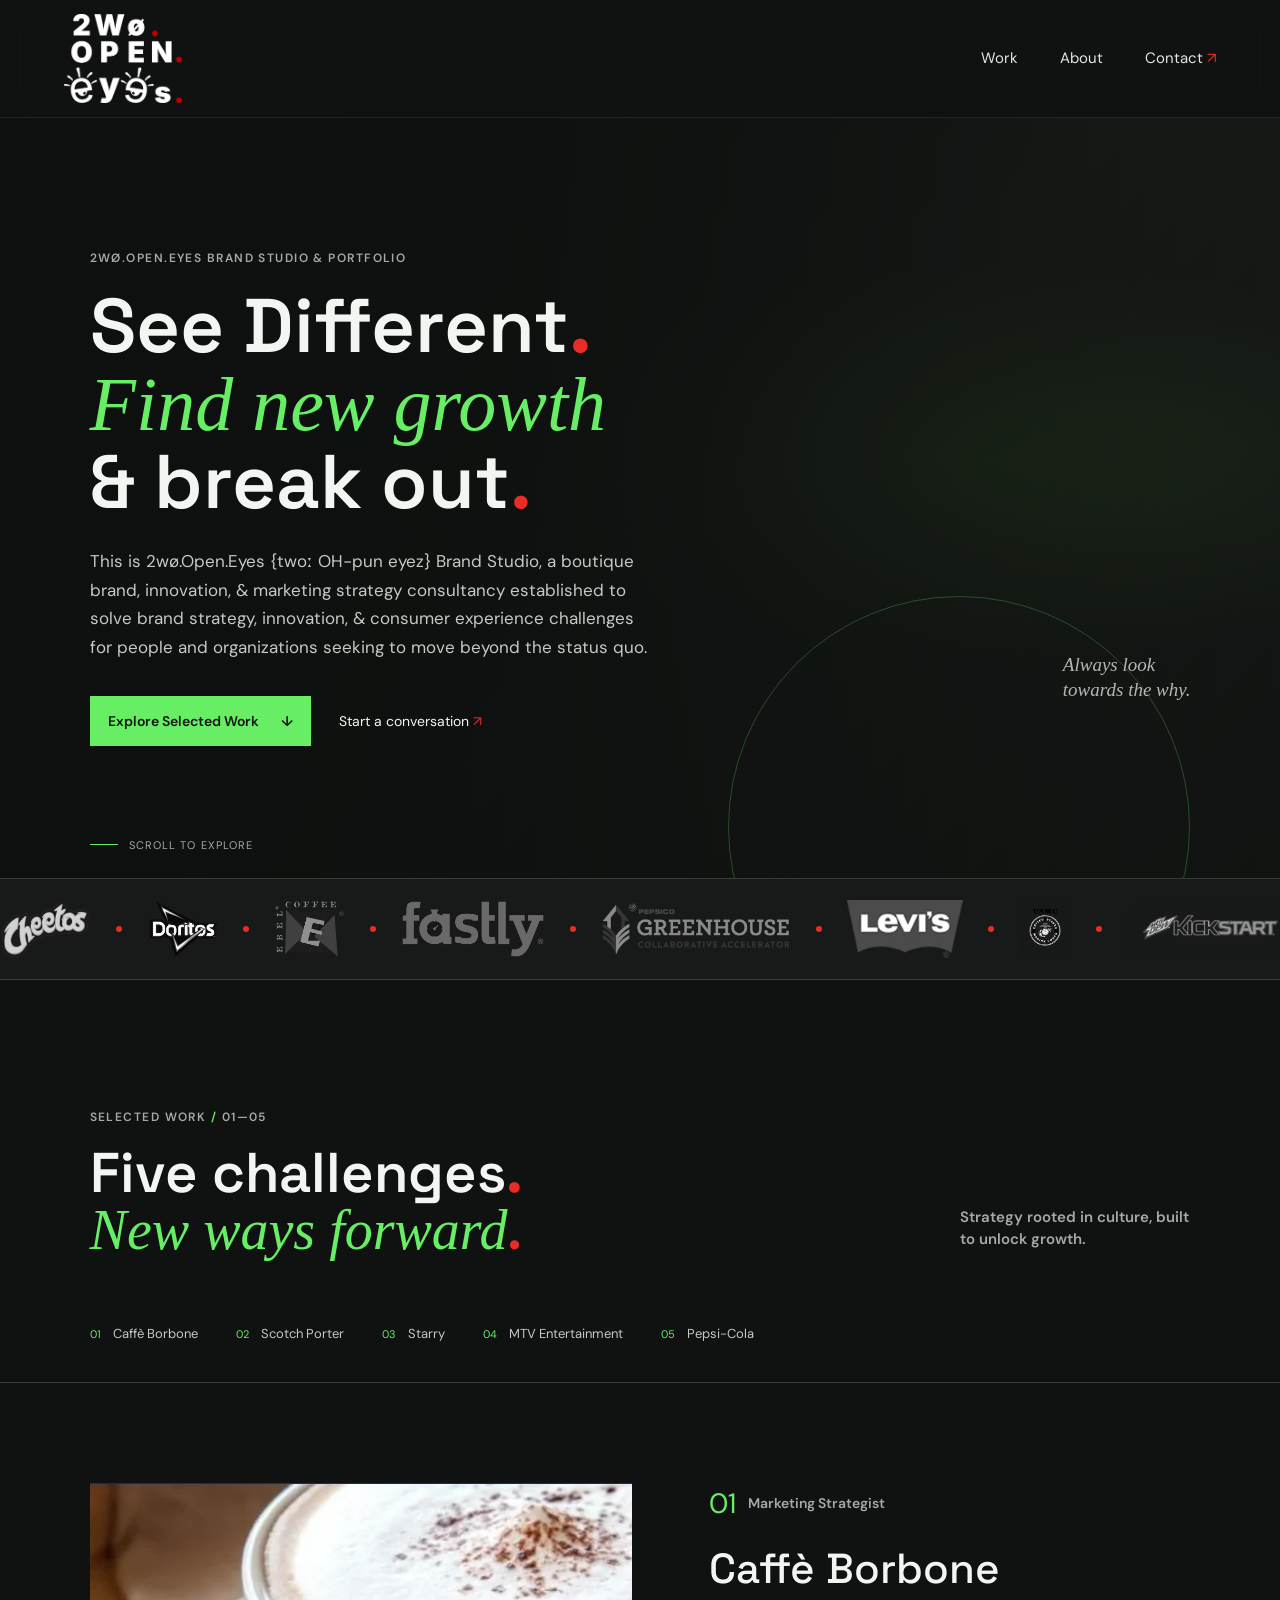
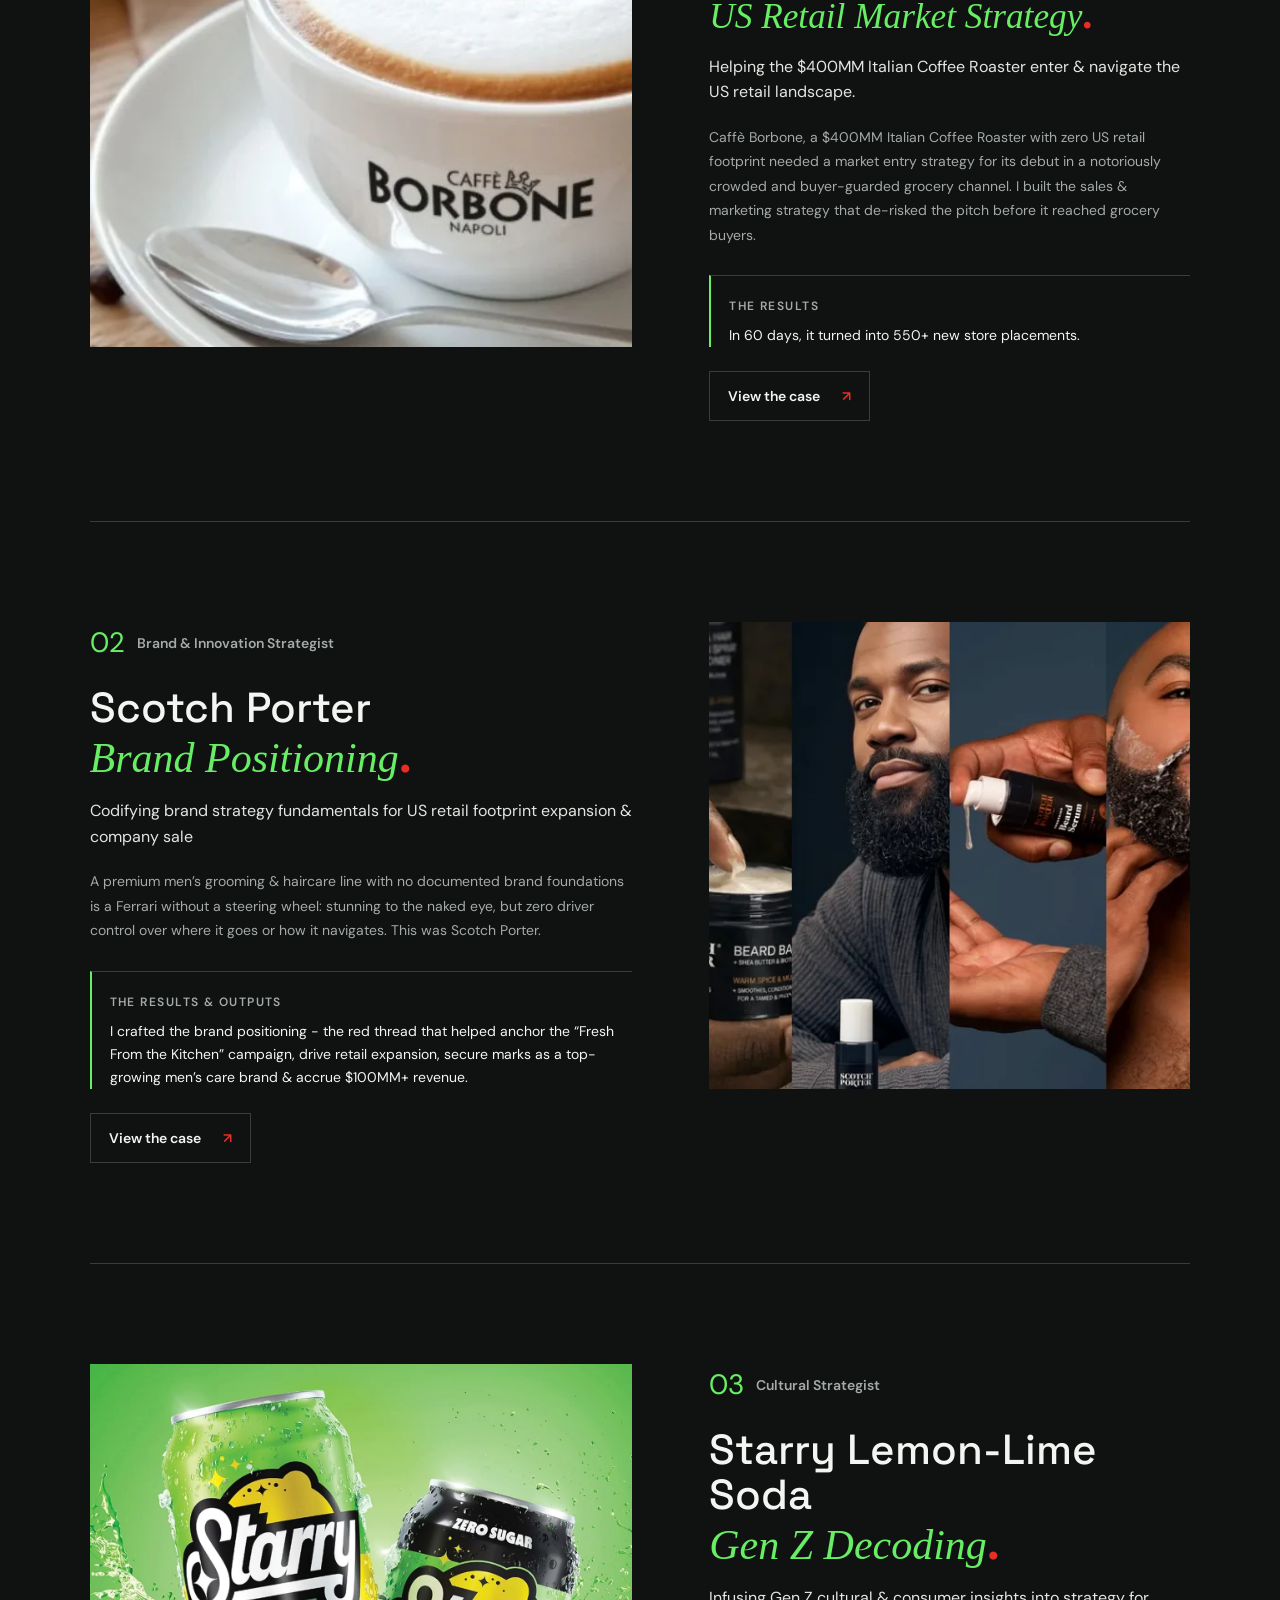
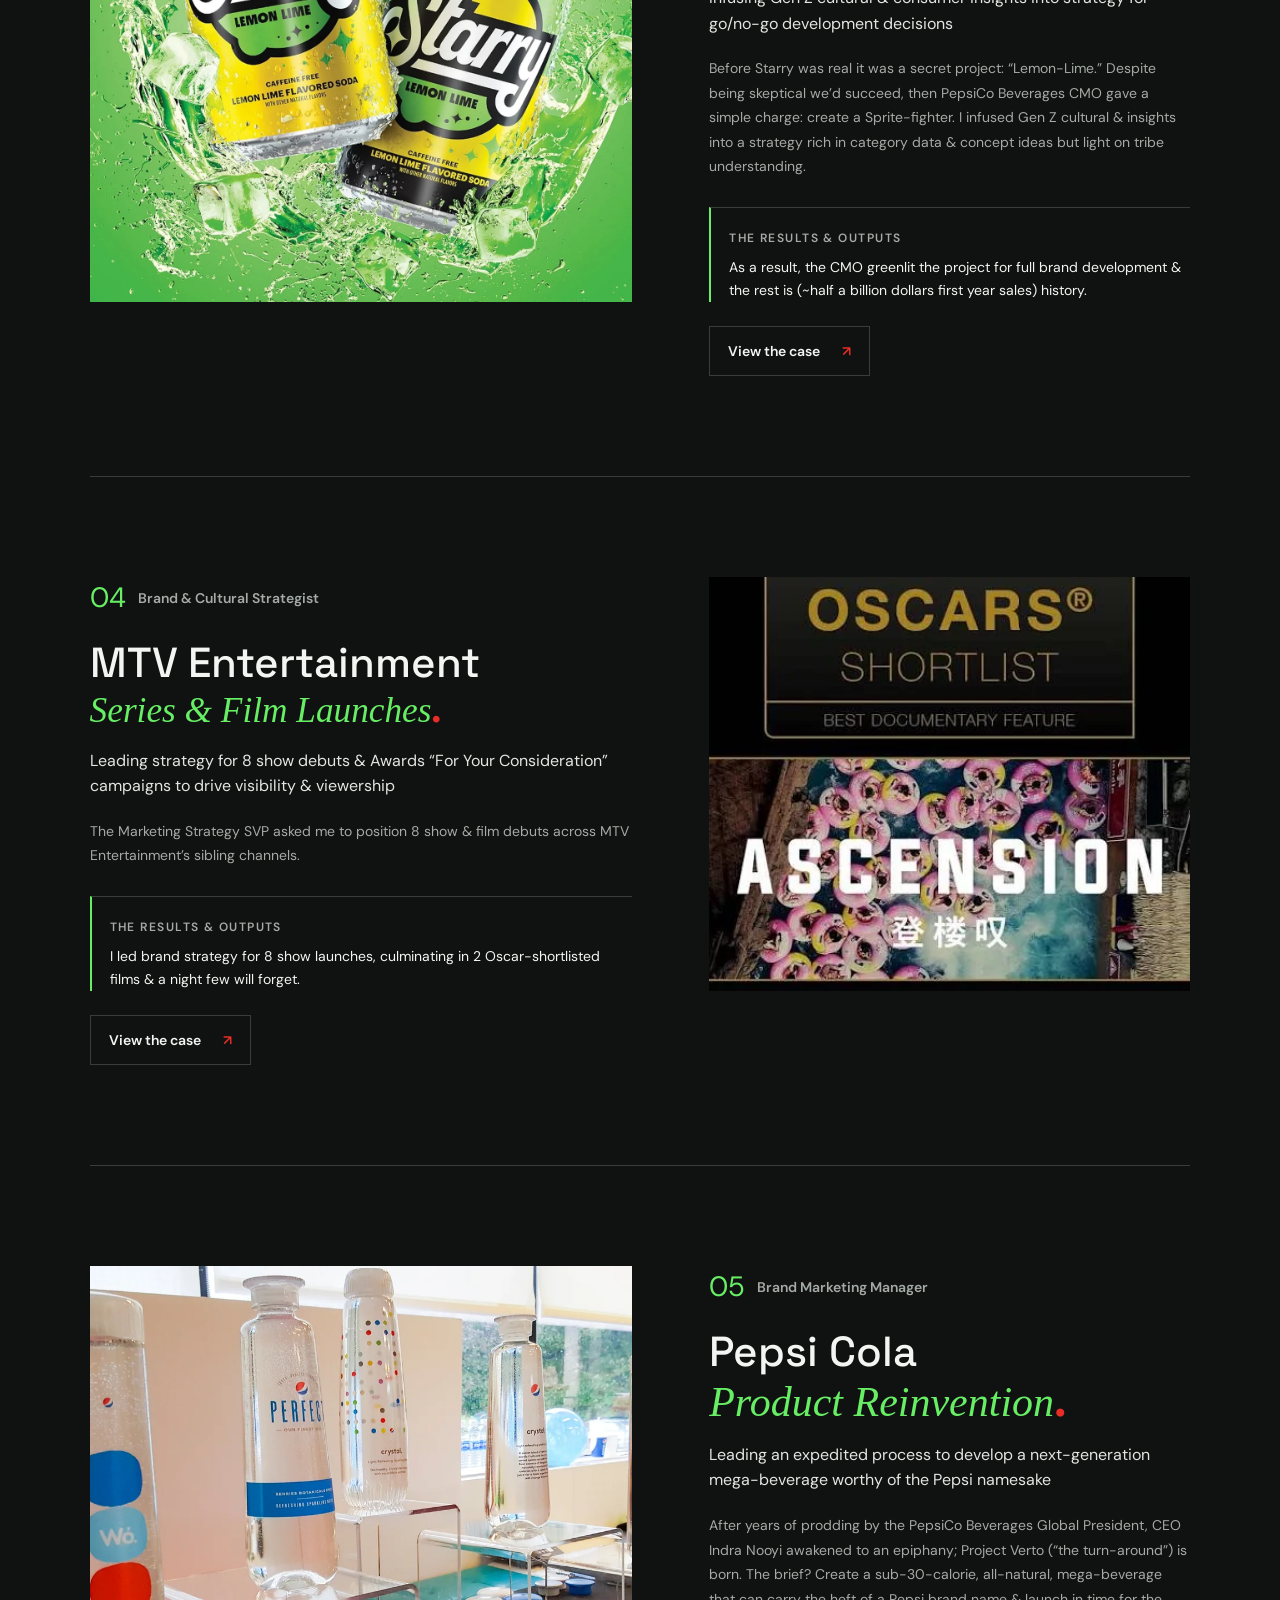
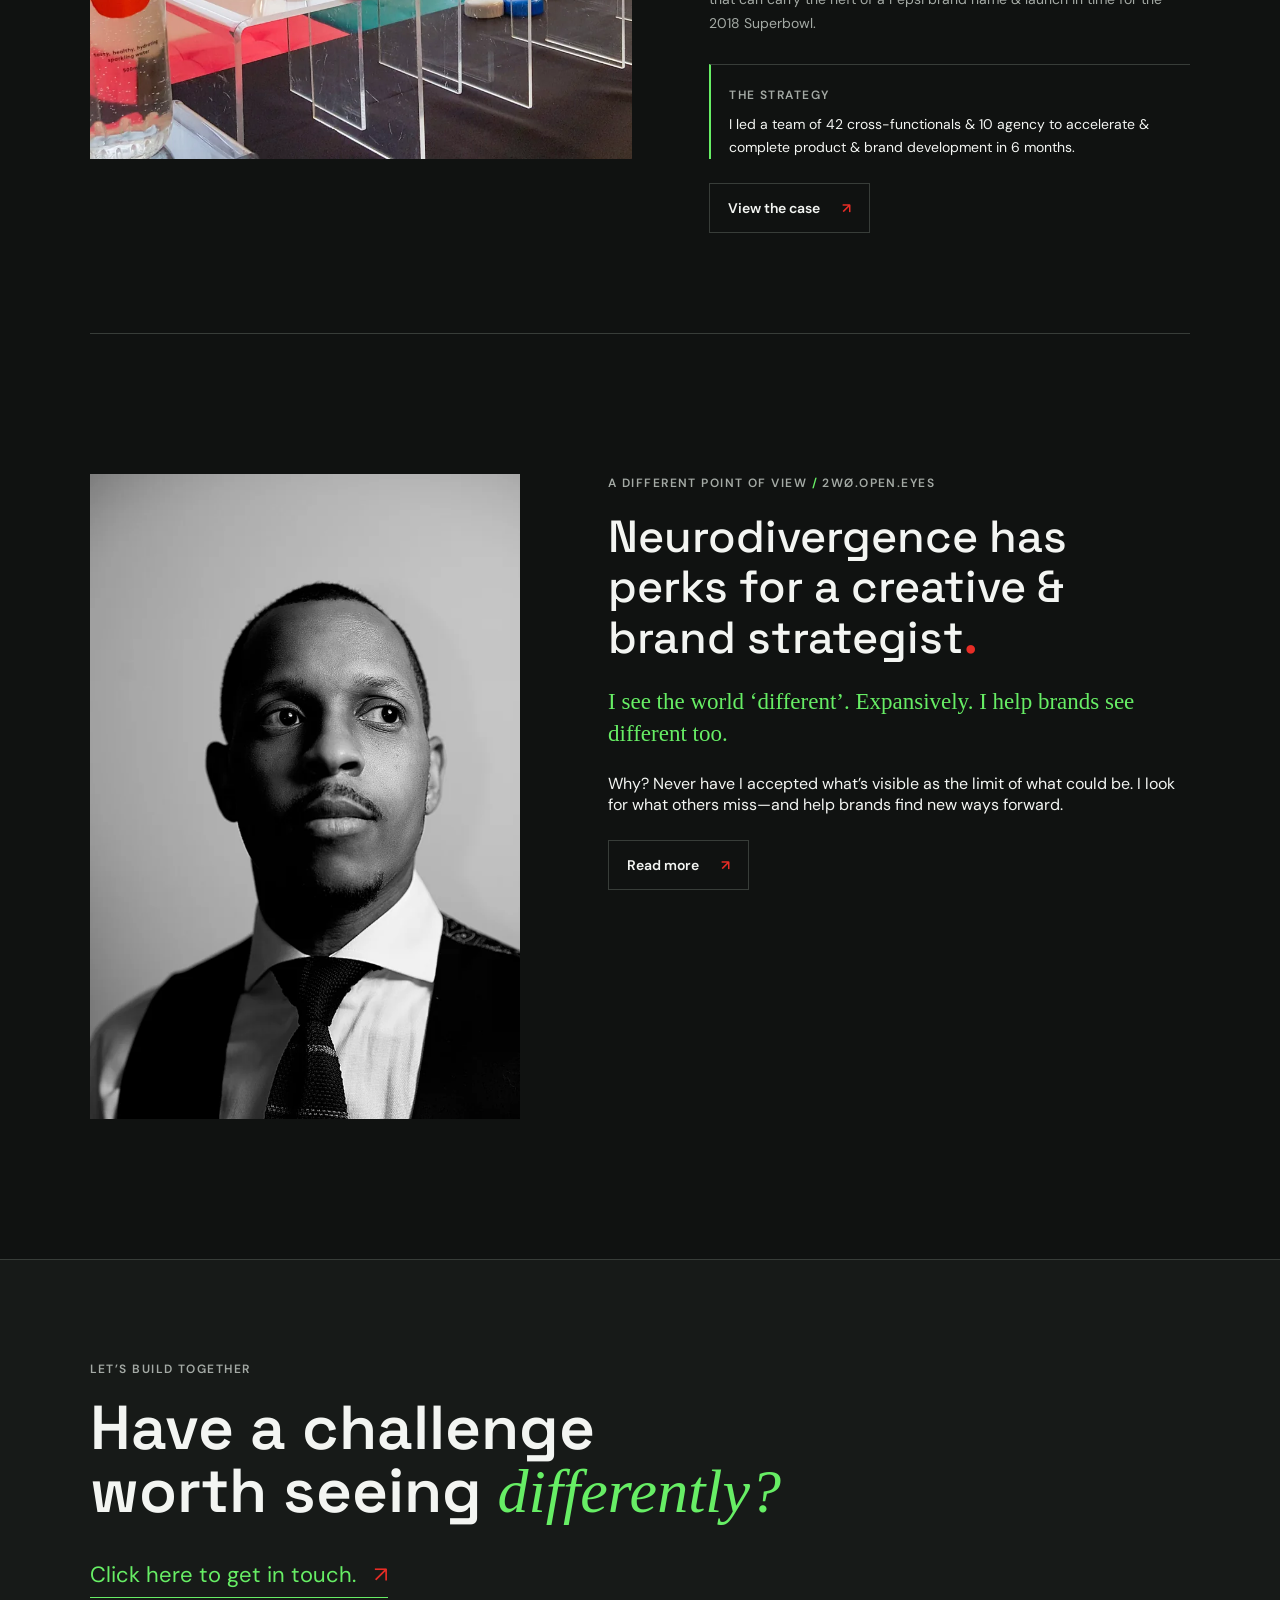
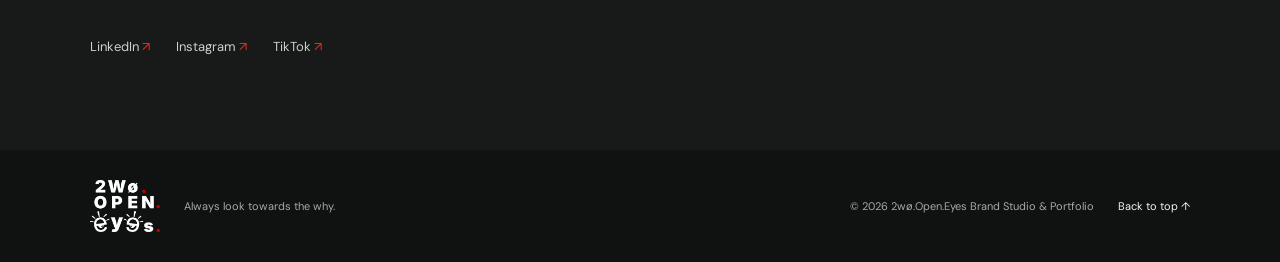
==== index.html @ f589d11f "Initial site Co-authored-by: Copilot <223556219+Copilot@users.noreply.github.com>" ====
<!doctype html>
<html lang="en">
<head>
  <meta charset="utf-8">
  <meta name="viewport" content="width=device-width, initial-scale=1">
  <meta name="theme-color" content="#101211">
  <meta name="description" content="2wø.Open.Eyes Brand Studio &amp; Portfolio. See Different. Find new growth & break out.">
  <meta property="og:title" content="2wø.Open.Eyes Brand Studio &amp; Portfolio">
  <meta property="og:description" content="See Different. Find new growth & break out.">
  <meta property="og:type" content="website">
  <meta property="og:image" content="site-assets/web/case-starry.webp">
  <meta name="robots" content="index,follow">
  <title>2wø.Open.Eyes Brand Studio &amp; Portfolio | See Different</title>
  <link rel="icon" type="image/webp" href="site-assets/web/2wo-logo.webp">
  <link rel="stylesheet" href="styles.css?v=20261102-14">
  <script src="script.js?v=20261102-14" defer></script>
</head>
<body>
  <a class="skip-link" href="#main">Skip to content</a>
  <header class="site-header">
    <a class="brand" href="#top" aria-label="2wø.Open.Eyes Brand Studio &amp; Portfolio home">
      <img src="site-assets/web/2wo-logo.webp" alt="2wø.Open.Eyes" width="520" height="391">
    </a>
    <button class="menu-toggle" type="button" aria-expanded="false" aria-controls="primary-nav" aria-label="Open menu">
      <span></span><span></span>
    </button>
    <nav class="primary-nav" id="primary-nav" aria-label="Main navigation">
      <a href="#work">Work</a>
      <a href="#about">About</a>
      <a class="nav-contact" href="#contact">Contact <span aria-hidden="true">↗</span></a>
    </nav>
  </header>

  <main id="main">
    <section class="hero" id="top" aria-labelledby="hero-title">
      <div class="hero-backdrop" aria-hidden="true"></div>
      <video class="hero-video" muted loop playsinline preload="none" aria-hidden="true" tabindex="-1" data-desktop-src="site-assets/video/hero-sizzle.mp4" data-mobile-src="site-assets/video/hero-sizzle-mobile.mp4"></video>
      <div class="hero-copy">
        <p class="eyebrow">2wø.Open.Eyes Brand Studio &amp; Portfolio</p>
        <h1 id="hero-title">See Different<b class="red-period">.</b><br><em>Find new growth</em><br>&amp; break out<span class="red-period">.</span></h1>
        <p class="hero-description">This is 2wø.Open.Eyes {twoː OH-pun eyez} Brand Studio, a boutique brand, innovation, &amp; marketing strategy consultancy established to solve brand strategy, innovation, &amp; consumer experience challenges for people and organizations seeking to move beyond the status quo.</p>
        <div class="hero-actions">
          <a class="button button-primary" href="#work">Explore selected work <span aria-hidden="true">↓</span></a>
          <a class="text-link" href="mailto:derek.daniels@twoocc.com">Start a conversation <span aria-hidden="true">↗</span></a>
        </div>
      </div>
      <div class="hero-side-note" aria-hidden="true">Always look<br>towards the why.</div>
      <a class="scroll-cue" href="#work"><span></span> Scroll to explore</a>
    </section>

    <section class="experience-band" aria-label="Experience across brands">
      <div class="experience-rail">
        <ul class="experience-logos">
          <li><img src="site-assets/web/logos/logo-03.webp" alt="Cheetos" loading="lazy" decoding="async"></li>
          <li><img src="site-assets/web/logos/logo-04.webp" alt="Doritos" loading="lazy" decoding="async"></li>
          <li><img src="site-assets/web/logos/logo-05.webp" alt="Erewhon" loading="lazy" decoding="async"></li>
          <li><img src="site-assets/web/logos/logo-06.webp" alt="Fastly" loading="lazy" decoding="async"></li>
          <li><img src="site-assets/web/logos/logo-07.webp" alt="PepsiCo Greenhouse" loading="lazy" decoding="async"></li>
          <li><img src="site-assets/web/logos/logo-08.webp" alt="Levi’s" loading="lazy" decoding="async"></li>
          <li><img src="site-assets/web/logos/logo-09.webp" alt="United States Marine Corps" loading="lazy" decoding="async"></li>
          <li><img src="site-assets/web/logos/logo-10.webp" alt="Mountain Dew Kickstart" loading="lazy" decoding="async"></li>
          <li class="experience-label">EXPERIENCE ACROSS</li>
          <li><img src="site-assets/web/logos/logo-11.webp" alt="Mountain Dew" loading="lazy" decoding="async"></li>
          <li><img src="site-assets/web/logos/logo-12.webp" alt="MTV" loading="lazy" decoding="async"></li>
          <li><img src="site-assets/web/logos/logo-13.webp" alt="OAO" loading="lazy" decoding="async"></li>
          <li class="experience-logo--dark"><img src="site-assets/web/logos/logo-14.webp" alt="Off the Eaten Path" loading="lazy" decoding="async"></li>
          <li><img src="site-assets/web/logos/logo-15.webp" alt="Starry" loading="lazy" decoding="async"></li>
          <li class="experience-logo--dark"><img src="site-assets/web/logos/logo-16.webp" alt="Unanimatic" loading="lazy" decoding="async"></li>
          <li class="experience-logo--dark"><img src="site-assets/web/logos/logo-17.webp" alt="Caffè Borbone" loading="lazy" decoding="async"></li>
          <li class="experience-label">EXPERIENCE ACROSS</li>
          <li class="experience-logo--dark"><img src="site-assets/web/logos/logo-19.webp" alt="Sonar" loading="lazy" decoding="async"></li>
          <li class="experience-logo--dark"><img src="site-assets/web/logos/logo-20.webp" alt="PopCorners" loading="lazy" decoding="async"></li>
          <li class="experience-logo--dark"><img src="site-assets/web/logos/logo-21.webp" alt="Listerine" loading="lazy" decoding="async"></li>
          <li><img src="site-assets/web/logos/logo-22.webp" alt="History" loading="lazy" decoding="async"></li>
          <li><img src="site-assets/web/logos/logo-23.webp" alt="Pepsi" loading="lazy" decoding="async"></li>
          <li><img src="site-assets/web/logos/logo-24.webp" alt="Facebook" loading="lazy" decoding="async"></li>
          <li class="experience-logo--dark"><img src="site-assets/web/logos/logo-25.webp" alt="Meta" loading="lazy" decoding="async"></li>
          <li><img src="site-assets/web/logos/logo-26.webp" alt="Instagram" loading="lazy" decoding="async"></li>
        </ul>
      </div>
    </section>

    <section class="work-intro section-wrap" id="work">
      <div>
        <p class="eyebrow">Selected work <span class="green-period">/</span> 01—05</p>
        <h2>Five challenges<b class="red-period">.</b><br><em>New ways forward<b class="red-period">.</b></em></h2>
      </div>
      <p class="section-note">Strategy rooted in culture, built to unlock growth.</p>
    </section>

    <nav class="case-index" aria-label="Jump to a case study">
      <a href="#caffe"><span>01</span> Caffè Borbone</a>
      <a href="#scotch"><span>02</span> Scotch Porter</a>
      <a href="#starry"><span>03</span> Starry</a>
      <a href="#mtv"><span>04</span> MTV Entertainment</a>
      <a href="#pepsi"><span>05</span> Pepsi-Cola</a>
    </nav>

    <section class="case-study" id="caffe" aria-labelledby="caffe-title">
      <div class="case-overview">
        <div class="case-visual"><img src="site-assets/web/case-caffe.webp" alt="Caffè Borbone espresso served in a branded cup" width="1265" height="499" loading="lazy"></div>
        <div class="case-copy">
          <div class="case-copy-content">
            <p class="case-kicker"><span>01</span> Marketing Strategist</p>
            <h3 id="caffe-title">Caffè Borbone<br><span class="no-break"><em>US Retail Market Strategy</em><b class="red-period">.</b></span></h3>
            <p class="case-deck-line">Helping the $400MM Italian Coffee Roaster enter &amp; navigate the US retail landscape.</p>
            <p class="case-summary">Caffè Borbone, a $400MM Italian Coffee Roaster with zero US retail footprint needed a market entry strategy for its debut in a notoriously crowded and buyer-guarded grocery channel. I built the sales &amp; marketing strategy that de-risked the pitch before it reached grocery buyers.</p>
            <div class="case-result"><span class="eyebrow">The results</span><p>In 60 days, it turned into 550+ new store placements.</p></div>
          </div>
          <a class="button button-outline case-view-button" href="cases/caffe-borbone.html">View the case <span aria-hidden="true">↗</span></a>
        </div>
      </div>
    </section>

    <section class="case-study case-reverse" id="scotch" aria-labelledby="scotch-title">
      <div class="case-overview">
        <div class="case-visual"><img src="site-assets/web/case-scotch.webp" alt="Scotch Porter grooming products and portrait imagery" width="664" height="491" loading="lazy"></div>
        <div class="case-copy">
          <div class="case-copy-content">
            <p class="case-kicker"><span>02</span> Brand &amp; Innovation Strategist</p>
            <h3 id="scotch-title">Scotch Porter<br><em>Brand Positioning</em><b class="red-period">.</b></h3>
            <p class="case-deck-line">Codifying brand strategy fundamentals for US retail footprint expansion &amp; company sale</p>
            <p class="case-summary">A premium men’s grooming &amp; haircare line with no documented brand foundations is a Ferrari without a steering wheel: stunning to the naked eye, but zero driver control over where it goes or how it navigates. This was Scotch Porter.</p>
            <div class="case-result"><span class="eyebrow">The results &amp; outputs</span><p>I crafted the brand positioning - the red thread that helped anchor the “Fresh From the Kitchen” campaign, drive retail expansion, secure marks as a top-growing men’s care brand &amp; accrue $100MM+ revenue.</p></div>
          </div>
          <a class="button button-outline case-view-button" href="cases/scotch-porter.html">View the case <span aria-hidden="true">↗</span></a>
        </div>
      </div>
    </section>

    <section class="case-study" id="starry" aria-labelledby="starry-title">
      <div class="case-overview">
        <div class="case-visual"><img src="site-assets/web/case-starry.webp" alt="Starry Lemon Lime and Zero Sugar soda cans" width="1300" height="1300" loading="lazy"></div>
        <div class="case-copy">
          <div class="case-copy-content">
            <p class="case-kicker"><span>03</span> Cultural Strategist</p>
            <h3 id="starry-title">Starry Lemon-Lime Soda<br><em>Gen Z Decoding</em><b class="red-period">.</b></h3>
            <p class="case-deck-line">Infusing Gen Z cultural &amp; consumer insights into strategy for go/no-go development decisions</p>
            <p class="case-summary">Before Starry was real it was a secret project: “Lemon-Lime.” Despite being skeptical we’d succeed, then PepsiCo Beverages CMO gave a simple charge: create a Sprite-fighter. I infused Gen Z cultural &amp; insights into a strategy rich in category data &amp; concept ideas but light on tribe understanding.</p>
            <div class="case-result"><span class="eyebrow">The results &amp; outputs</span><p>As a result, the CMO greenlit the project for full brand development &amp; the rest is (~half a billion dollars first year sales) history.</p></div>
          </div>
          <a class="button button-outline case-view-button" href="cases/starry.html">View the case <span aria-hidden="true">↗</span></a>
        </div>
      </div>
    </section>

    <section class="case-study case-reverse" id="mtv" aria-labelledby="mtv-title">
      <div class="case-overview">
        <div class="case-visual"><img src="site-assets/web/case-mtv.webp" alt="Ascension documentary artwork with an Oscars shortlist graphic" width="447" height="447" loading="lazy"></div>
        <div class="case-copy">
          <div class="case-copy-content">
            <p class="case-kicker"><span>04</span> Brand &amp; Cultural Strategist</p>
            <h3 id="mtv-title">MTV Entertainment<br><span class="no-break"><em>Series &amp; Film Launches</em><b class="red-period">.</b></span></h3>
            <p class="case-deck-line">Leading strategy for 8 show debuts &amp; Awards “For Your Consideration” campaigns to drive visibility &amp; viewership</p>
            <p class="case-summary">The Marketing Strategy SVP asked me to position 8 show &amp; film debuts across MTV Entertainment’s sibling channels.</p>
            <div class="case-result"><span class="eyebrow">The results &amp; outputs</span><p>I led brand strategy for 8 show launches, culminating in 2 Oscar-shortlisted films &amp; a night few will forget.</p></div>
          </div>
          <a class="button button-outline case-view-button" href="cases/mtv-entertainment.html">View the case <span aria-hidden="true">↗</span></a>
        </div>
      </div>
    </section>

    <section class="case-study" id="pepsi" aria-labelledby="pepsi-title">
      <div class="case-overview">
        <div class="case-visual"><img src="site-assets/web/case-pepsi.webp" alt="Pepsi next-generation beverage concept display" width="1500" height="844" loading="lazy"></div>
        <div class="case-copy">
          <div class="case-copy-content">
            <p class="case-kicker"><span>05</span> Brand Marketing Manager</p>
            <h3 id="pepsi-title">Pepsi Cola<br><em>Product Reinvention</em><b class="red-period">.</b></h3>
            <p class="case-deck-line">Leading an expedited process to develop a next-generation mega-beverage worthy of the Pepsi namesake</p>
            <p class="case-summary">After years of prodding by the PepsiCo Beverages Global President, CEO Indra Nooyi awakened to an epiphany; Project Verto (“the turn-around”) is born. The brief? Create a sub-30-calorie, all-natural, mega-beverage that can carry the heft of a Pepsi brand name &amp; launch in time for the 2018 Superbowl.</p>
            <div class="case-result"><span class="eyebrow">The strategy</span><p>I led a team of 42 cross-functionals &amp; 10 agency to accelerate &amp; complete product &amp; brand development in 6 months.</p></div>
          </div>
          <a class="button button-outline case-view-button" href="cases/pepsi-cola.html">View the case <span aria-hidden="true">↗</span></a>
        </div>
      </div>
    </section>

    <section class="about section-wrap" aria-labelledby="about">
      <div class="about-portrait"><img src="site-assets/web/profile-main.webp" alt="Portrait of Derek Daniels" width="667" height="1000" loading="lazy"></div>
      <div class="about-copy">
        <p class="eyebrow">A different point of view <span class="green-period">/</span> 2wø.Open.Eyes</p>
        <h2 id="about">Neurodivergence has perks for a creative &amp; brand strategist<b class="red-period">.</b></h2>
        <p class="about-lead">I see the world ‘different’. Expansively. I help brands see different too.</p>
        <p>Why? Never have I accepted what’s visible as the limit of what could be. I look for what others miss—and help brands find new ways forward.</p>
        <a class="button button-outline case-view-button about-more" href="about.html">Read more <span aria-hidden="true">↗</span></a>
      </div>
    </section>

    <section class="contact" id="contact" aria-labelledby="contact-title">
      <div class="section-wrap contact-inner">
        <p class="eyebrow">Let’s build together</p>
        <h2 id="contact-title">Have a challenge<br>worth seeing <em>differently?</em></h2>
        <a class="contact-email" href="mailto:derek.daniels@twoocc.com">Click here to get in touch. <span aria-hidden="true">↗</span></a>
        <div class="social-links" aria-label="Social profiles">
          <a href="https://www.linkedin.com/in/djd0922" target="_blank" rel="noopener noreferrer">LinkedIn <span aria-hidden="true">↗</span></a>
          <a href="https://www.instagram.com/2woopeneyes/" target="_blank" rel="noopener noreferrer">Instagram <span aria-hidden="true">↗</span></a>
          <a href="https://www.tiktok.com/@2woopeneyes" target="_blank" rel="noopener noreferrer">TikTok <span aria-hidden="true">↗</span></a>
        </div>
      </div>
    </section>
  </main>

  <footer class="site-footer">
    <a class="footer-brand" href="#top"><img src="site-assets/web/2wo-logo.webp" alt="2wø.Open.Eyes"></a>
    <p>Always look towards the why.</p>
    <span>© 2026 2wø.Open.Eyes Brand Studio &amp; Portfolio</span>
    <a href="#top" class="back-top">Back to top ↑</a>
  </footer>
</body>
</html>
---- styles.css ----
@import url('https://fonts.googleapis.com/css2?family=DM+Sans:wght@400;500;600;700&family=Space+Grotesk:wght@400;500;600;700&display=swap');

:root {
  color-scheme: dark;
  --ink: #101211;
  --ink-raised: #181b19;
  --paper: #f3f5f2;
  --muted: #a4aaa5;
  --line: #383d39;
  --green: #67ee65;
  --red: #e72d26;
  --content: 1240px;
  font-family: 'DM Sans', 'Segoe UI', sans-serif;
  font-synthesis: none;
  text-rendering: optimizeLegibility;
}

* { box-sizing: border-box; }
html { scroll-behavior: smooth; scroll-padding-top: 124px; }
body { margin: 0; background: var(--ink); color: var(--paper); }
img, video { display: block; max-width: 100%; }
a { color: inherit; text-decoration: none; }
a:hover, a:focus-visible { color: var(--green); }
button { color: inherit; font: inherit; }
::selection { color: var(--ink); background: var(--green); }

.skip-link {
  position: fixed;
  z-index: 20;
  top: 10px;
  left: 10px;
  padding: 12px 16px;
  transform: translateY(-160%);
  background: var(--green);
  color: var(--ink);
}
.skip-link:focus { transform: translateY(0); }

.site-header {
  position: sticky;
  z-index: 10;
  top: 0;
  display: flex;
  align-items: center;
  justify-content: space-between;
  min-height: 88px;
  padding: 14px max(5vw, calc((100vw - var(--content)) / 2));
  border-bottom: 1px solid rgba(255,255,255,.08);
  background: rgba(16,18,17,.94);
  backdrop-filter: blur(14px);
}
.brand { display: inline-flex; align-items: center; width: 118px; min-height: 56px; }
.brand img, .footer-brand img { width: 100%; height: auto; }
.primary-nav { display: flex; align-items: center; gap: 42px; }
.primary-nav a { font-size: 15px; color: #e3e7e3; transition: color .2s ease; }
.primary-nav a:hover, .primary-nav a:focus-visible { color: var(--green); }
.nav-contact span, .text-link span, .social-links span, .button-outline span, .contact-email span { color: var(--red); transition: color .2s ease; }
.nav-contact:hover span, .nav-contact:focus-visible span, .text-link:hover span, .text-link:focus-visible span, .social-links a:hover span, .social-links a:focus-visible span, .button-outline:hover span, .button-outline:focus-visible span, .contact-email:hover span, .contact-email:focus-visible span { color: var(--green); }
.menu-toggle { display: none; }

.hero {
  position: relative;
  display: flex;
  min-height: min(760px, calc(100svh - 88px));
  align-items: center;
  overflow: hidden;
  padding: 110px max(7vw, calc((100vw - var(--content)) / 2));
  isolation: isolate;
}
.hero-backdrop {
  position: absolute;
  z-index: 0;
  inset: 0;
  opacity: .72;
  background:
    linear-gradient(90deg, rgba(13,16,14,.98) 0%, rgba(13,16,14,.94) 42%, rgba(13,16,14,.46) 100%),
    radial-gradient(ellipse at 78% 45%, rgba(79,142,55,.38), transparent 34%),
    linear-gradient(135deg, #121512, #242922 55%, #161a17);
}
.hero-video {
  position: absolute;
  z-index: -1;
  inset: 0;
  width: 100%;
  height: 100%;
  object-fit: cover;
  opacity: 0;
  pointer-events: none;
  transition: opacity 1s ease;
}
.hero-video.is-visible { opacity: 1; }
.hero::after {
  position: absolute;
  z-index: 0;
  right: 7%;
  bottom: -180px;
  width: 460px;
  height: 460px;
  border: 1px solid rgba(103,238,101,.26);
  border-radius: 50%;
  content: '';
}
.hero-copy { position: relative; z-index: 1; max-width: 820px; animation: reveal .8s both; }
.eyebrow, .case-kicker, .section-note {
  margin: 0;
  color: var(--muted);
  font-size: 12px;
  font-weight: 600;
  line-height: 1.5;
  text-transform: uppercase;
}
.eyebrow { letter-spacing: .12em; }
.hero h1, .work-intro h2, .contact h2 {
  margin: 20px 0 0;
  font-family: 'Space Grotesk', 'Segoe UI', sans-serif;
  font-size: 76px;
  font-weight: 600;
  line-height: 1.02;
}
.hero h1 em, .work-intro h2 em, .contact h2 em, .case-copy h3 em {
  color: var(--green);
  font-family: Georgia, 'Times New Roman', serif;
  font-weight: 400;
}
.red-period { color: var(--red); font-style: normal; }
.green-period { color: var(--green); }
.hero-description { max-width: 570px; margin: 26px 0 0; color: #c4cbc5; font-size: 17px; line-height: 1.7; }
.hero-actions { display: flex; align-items: center; gap: 28px; margin-top: 34px; }
.button { display: inline-flex; align-items: center; justify-content: center; gap: 22px; min-height: 50px; padding: 0 18px; font-size: 14px; font-weight: 600; }
.button-primary { background: var(--green); color: #101510; text-transform: capitalize; transition: color .2s ease; }
.button-primary:hover, .button-primary:focus-visible { background: var(--green); color: #fff; }
.button-outline { border: 1px solid var(--line); color: var(--paper); transition: border-color .2s ease, color .2s ease; }
.button-outline:hover, .button-outline:focus-visible { border-color: var(--green); color: var(--green); }
.text-link { padding: 12px 0; font-size: 14px; }
.hero-side-note { position: absolute; z-index: 1; right: 7%; bottom: 23%; color: rgba(243,245,242,.72); font-family: Georgia, serif; font-size: 19px; font-style: italic; line-height: 1.35; }
.scroll-cue { position: absolute; z-index: 1; bottom: 26px; left: max(7vw, calc((100vw - var(--content)) / 2)); display: flex; align-items: center; gap: 11px; color: #a4aaa5; font-size: 11px; text-transform: uppercase; letter-spacing: .1em; }
.scroll-cue span { width: 28px; height: 1px; background: var(--green); }

.section-wrap { width: min(var(--content), 86%); margin-inline: auto; }
.experience-band { overflow: hidden; padding: 13px 0; border-top: 1px solid var(--line); border-bottom: 1px solid var(--line); background: #171a18; }
.experience-rail { display: flex; width: max-content; }
.experience-logos { display: flex; width: max-content; align-items: center; margin: 0; padding: 0; list-style: none; animation: experience-marquee 59s linear infinite; }
.experience-logos li { display: flex; flex: 0 0 auto; align-items: center; justify-content: center; min-height: 74px; }
.experience-logos li:not(:first-child)::before { width: 6px; height: 6px; margin: 0 25px; border-radius: 50%; background: var(--red); content: ''; }
.experience-logos li img { width: auto; height: 58px; max-width: 190px; object-fit: contain; }
.experience-logos .experience-label { color: var(--green); font-size: 12px; font-weight: 700; letter-spacing: .12em; white-space: nowrap; }
.experience-band:hover .experience-logos, .experience-band:focus-within .experience-logos { animation-play-state: paused; }
@keyframes experience-marquee { to { transform: translateX(-50%); } }
.work-intro { display: flex; align-items: end; justify-content: space-between; gap: 40px; padding-top: 128px; padding-bottom: 52px; }
.work-intro h2 { margin-top: 18px; font-size: 56px; }
.section-note { max-width: 230px; padding-bottom: 8px; text-transform: none; letter-spacing: 0; font-size: 15px; }
.case-index { display: flex; gap: 0; overflow-x: auto; padding: 0 7% 26px; border-bottom: 1px solid var(--line); scrollbar-width: thin; }
.case-index a { flex: 0 0 auto; padding: 14px 19px; color: #c3c9c4; font-size: 13px; }
.case-index a:first-child { padding-left: 0; }
.case-index a span { margin-right: 9px; color: var(--green); font-size: 11px; }
.case-index a:hover, .case-index a:focus-visible { color: var(--green); }

.case-study {
  display: block;
  width: min(var(--content), 86%);
  margin: 0 auto;
  padding: 100px 0;
  border-bottom: 1px solid var(--line);
  scroll-margin-top: 90px;
}
.case-overview { display: grid; grid-template-columns: minmax(0, 1.06fr) minmax(350px, .94fr); grid-template-rows: auto auto; align-items: start; column-gap: 7%; }
.case-study.case-reverse .case-visual { grid-column: 2; }
.case-study.case-reverse .case-copy-content, .case-study.case-reverse .case-view-button { grid-column: 1; }
.case-visual { position: relative; min-width: 0; min-height: 0; overflow: hidden; background: transparent; }
.case-overview > .case-visual { grid-column: 1; grid-row: 1; height: 100%; }
.case-visual img { position: absolute; inset: 0; width: 100%; height: 100%; object-fit: cover; transition: transform .6s cubic-bezier(.2,.7,.25,1); }
#caffe .case-visual img { object-position: 50% center; }
.case-visual video { width: 100%; height: auto; aspect-ratio: 16 / 9; background: #050605; object-fit: contain; }
.case-copy { display: contents; }
.case-copy-content { grid-column: 2; grid-row: 1; max-width: 590px; }
.case-kicker { display: flex; align-items: center; gap: 12px; text-transform: none; letter-spacing: 0; font-size: 14px; }
.case-kicker span { color: var(--green); font-size: 28px; font-weight: 400; }
.case-copy h3 { margin: 21px 0 0; font-family: 'Space Grotesk', 'Segoe UI', sans-serif; font-size: 42px; font-weight: 500; line-height: 1.08; }
.case-copy h3 em { display: inline-block; margin-top: 5px; }
.case-copy h3 .no-break { font-size: .84em; white-space: nowrap; }
.case-deck-line { margin: 17px 0 0; color: #e1e6e1; font-size: 16px; line-height: 1.6; }
.case-summary { margin: 20px 0 0; color: var(--muted); font-size: 14px; line-height: 1.75; }
.case-result { margin-top: 28px; padding: 18px 0 0 18px; border-top: 1px solid var(--line); border-left: 2px solid var(--green); }
.case-result p { margin: 9px 0 0; color: var(--paper); font-size: 14px; line-height: 1.65; }
.case-view-button { grid-column: 2; grid-row: 2; justify-self: start; margin-top: 24px; }
.case-media { width: min(100%, 860px); margin: 50px auto 0; }
.case-media video { width: 100%; max-height: 520px; aspect-ratio: 16 / 9; background: #050605; object-fit: contain; }
.case-media p { margin: 9px 0 0; color: var(--muted); font-size: 11px; text-transform: uppercase; letter-spacing: .1em; }
.case-media--pair { display: grid; grid-template-columns: repeat(2, minmax(0, 1fr)); gap: 20px; width: min(100%, 860px); margin: 28px auto 0; }
.case-media--pair figure { min-width: 0; margin: 0; }
.case-media--pair video { width: 100%; aspect-ratio: 16 / 9; background: #050605; object-fit: contain; }
.case-support { width: min(100%, 900px); margin: 50px auto 0; container-type: inline-size; }
.case-support img { width: 100%; height: auto; object-fit: contain; }
.case-support--captioned figure { width: min(48%, 440px); margin: 0; }
.case-support--captioned figcaption { margin-top: 10px; color: var(--muted); font-size: 12px; line-height: 1.5; }
.case-support--captioned .media-credit { display: block; }

.case-detail { width: 100%; }
.case-breadcrumb, .case-detail-hero, .case-detail-section, .case-highlights, .case-gallery, .case-feature-media, .case-next { width: min(var(--content), 86%); margin-inline: auto; }
.case-breadcrumb { display: flex; justify-content: space-between; gap: 20px; margin-top: 34px; color: var(--muted); font-size: 12px; }
.case-breadcrumb a { color: var(--paper); }
.case-breadcrumb a:hover, .case-breadcrumb a:focus-visible { color: var(--green); }
.case-detail-hero { display: grid; grid-template-columns: minmax(0, .95fr) minmax(0, 1.05fr); align-items: center; gap: 6%; padding-top: 48px; padding-bottom: 86px; }
.case-detail-hero__copy { max-width: 610px; }
.case-detail-hero h1 { margin: 20px 0 0; font-family: 'Space Grotesk', 'Segoe UI', sans-serif; font-size: clamp(42px, 5vw, 70px); font-weight: 500; line-height: 1.04; }
.case-detail-hero h1 em, .case-detail-section h2 em { color: var(--green); font-family: Georgia, 'Times New Roman', serif; font-weight: 400; }
.case-detail-hero h1 .no-break { font-size: .78em; }
.case-detail-hero__copy .case-deck-line { max-width: 540px; margin-top: 20px; }
.case-detail-divider { width: 100%; margin: 26px 0 12px; border: 0; border-top: 1px solid var(--line); }
.case-detail-divider--explore { margin: 24px 0 8px; }
.case-detail-summary { max-width: 590px; margin: 22px 0 0; color: #c4cbc5; font-size: 16px; line-height: 1.75; }
.case-detail-hero__image { min-width: 0; margin: 0; background: transparent; }
.case-detail-hero__image img { width: 100%; height: auto; object-fit: contain; }
.case-detail-hero__image video { width: 100%; height: auto; aspect-ratio: 16 / 9; background: #050605; object-fit: contain; }
.case-highlights { display: grid; grid-template-columns: repeat(3, minmax(0, 1fr)); margin-bottom: 80px; border: 1px solid var(--line); background: var(--line); gap: 1px; }
.case-highlight { min-height: 130px; padding: 24px; background: var(--ink-raised); }
.case-highlight strong { display: block; color: var(--green); font-family: 'Space Grotesk', 'Segoe UI', sans-serif; font-size: clamp(23px, 3vw, 36px); font-weight: 500; }
.case-highlight span { display: block; margin-top: 9px; color: var(--muted); font-size: 12px; line-height: 1.5; }
.case-detail-section { padding: 74px 0; border-top: 1px solid var(--line); scroll-margin-top: 108px; }
.case-detail-section > .eyebrow, .case-gallery > .eyebrow, .case-feature-media > .eyebrow { margin-bottom: 15px; }
.case-detail-section h2, .case-gallery h2 { max-width: 700px; margin: 0; font-family: 'Space Grotesk', 'Segoe UI', sans-serif; font-size: clamp(34px, 4vw, 52px); font-weight: 500; line-height: 1.1; }
.case-story-grid { display: grid; grid-template-columns: repeat(2, minmax(0, 1fr)); gap: 34px 7%; margin-top: 38px; }
.case-story-grid article { padding-top: 18px; border-top: 1px solid var(--line); }
.case-story-grid h3, .case-why-list h3, .case-process-list h3 { margin: 0 0 12px; font-family: 'Space Grotesk', 'Segoe UI', sans-serif; font-size: 20px; font-weight: 500; }
.case-story-grid p, .case-why-list p, .case-process-list p, .case-results-list li { margin: 0; color: #b7beb8; font-size: 14px; line-height: 1.8; }
.case-why { display: grid; grid-template-columns: minmax(220px, .75fr) minmax(0, 1.25fr); gap: 8%; }
.case-why-intro { align-self: start; position: sticky; top: 125px; }
.case-why-list { display: grid; gap: 30px; }
.case-why-list article { padding: 0 0 28px 20px; border-left: 2px solid var(--green); border-bottom: 1px solid var(--line); }
.case-why-list h3 { color: var(--paper); }
.case-process { background: #171a18; }
.case-process-list { display: grid; grid-template-columns: repeat(2, minmax(0, 1fr)); gap: 0 8%; margin: 36px 0 0; padding: 0; list-style: none; counter-reset: process; }
.case-process-list li { position: relative; min-height: 170px; padding: 24px 0 28px 54px; border-top: 1px solid var(--line); counter-increment: process; }
.case-process-list li::before { position: absolute; top: 22px; left: 0; color: var(--green); content: counter(process, decimal-leading-zero); font-size: 13px; }
.case-process-note { max-width: 860px; margin: 26px 0 0; color: var(--muted); font-size: 13px; line-height: 1.7; }
.case-process-list p.case-quote { margin: 18px 0 0; padding: 12px 0 12px 16px; border-left: 1px solid var(--green); color: var(--paper); font-family: Georgia, 'Times New Roman', serif; font-size: 15px; }
.case-results { display: grid; grid-template-columns: minmax(220px, .75fr) minmax(0, 1.25fr); gap: 8%; }
.case-results-list { display: grid; gap: 18px; margin: 0; padding: 0; list-style: none; }
.case-results-list li { position: relative; padding-left: 22px; }
.case-results-list li::before { position: absolute; top: .7em; left: 0; width: 7px; height: 7px; border-radius: 50%; background: var(--green); content: ''; }
.case-gallery { container-type: inline-size; padding-top: 80px; padding-bottom: 78px; border-top: 1px solid var(--line); }
.case-gallery-grid { display: grid; grid-template-columns: repeat(2, minmax(0, 1fr)); align-items: start; gap: 20px; margin-top: 34px; }
.case-gallery-grid--verto { grid-template-columns: minmax(0, 1fr); max-width: 860px; }
.case-gallery-grid figure { min-width: 0; margin: 0; padding: 12px; background: #191d1a; }
.case-gallery-grid img { width: 100%; height: auto; background: #202420; }
.case-gallery-grid--verto .pepsi-photo img { width: min(100%, 520px); background: transparent; }
.case-gallery-grid video { width: 100%; height: auto; aspect-ratio: 16 / 9; background: #050605; object-fit: contain; }
.case-gallery-grid figcaption { margin-top: 10px; color: var(--muted); font-size: 11px; line-height: 1.5; }
.case-collage { display: grid; gap: clamp(4px, 1.7cqw, 22px); margin-top: 28px; }
.case-collage figure { display: flex; min-width: 0; min-height: 0; align-items: center; justify-content: center; overflow: hidden; margin: 0; background: #191d1a; }
.case-collage img { width: 100%; height: 100%; object-fit: contain; background: #101211; }
.case-collage-credit, .media-credit { margin: 9px 0 0; color: var(--muted); font-size: 11px; line-height: 1.5; }
.case-collage--caffe { position: relative; display: block; overflow: hidden; aspect-ratio: 300.6 / 378.5; }
.case-collage--caffe .caffe-billboard { position: absolute; top: 0; left: 0; width: 75.8%; height: 84.9%; }
.caffe-creator-stack, .caffe-logo-row { display: contents; }
.case-collage--caffe .caffe-reel-first { position: absolute; top: 0; left: 79.4%; width: 18.7%; height: 29.8%; }
.case-collage--caffe .caffe-reel-second { position: absolute; top: 30.4%; left: 79.1%; width: 18.7%; height: 29.8%; }
.case-collage--caffe .caffe-reel-third { position: absolute; top: 60.9%; left: 78.2%; width: 19.9%; height: 25.4%; }
.case-collage--caffe .caffe-logo-row img { position: absolute; top: 87.3%; height: 12.7%; object-fit: contain; background: transparent; }
.case-collage--caffe .caffe-logo-ibotta { left: .3%; width: 28.4%; }
.case-collage--caffe .caffe-logo-retail { left: 30.3%; width: 7.8%; }
.case-collage--caffe .caffe-logo-mobile { left: 39.6%; width: 24.4%; }
.case-collage--caffe .caffe-logo-activation { left: 65.6%; width: 21.7%; }
.case-collage--caffe .caffe-logo-display { left: 90.7%; width: 9.3%; }
.case-collage--scotch-10 { grid-template-columns: repeat(2, minmax(0, 1fr)); grid-template-rows: 2.14fr 1.31fr 1.85fr; grid-template-areas: "feature feature" "left right" "bottom bottom"; gap: clamp(4px, .8cqw, 8px); aspect-ratio: 4.04 / 5.46; align-items: stretch; }
.case-collage--scotch-10 .scotch-10-feature { grid-area: feature; }
.case-collage--scotch-10 .scotch-10-left { grid-area: left; }
.case-collage--scotch-10 .scotch-10-right { grid-area: right; }
.case-collage--scotch-10 .scotch-10-bottom { grid-area: bottom; }
.case-collage--scotch-11 { width: min(100%, 640px); margin-inline: auto; grid-template-columns: 48.9% 48.9%; grid-template-rows: 26.3% 70.7%; grid-template-areas: "left right" "feature feature"; justify-content: space-between; align-content: space-between; gap: 0; aspect-ratio: 599 / 772; align-items: stretch; }
.case-collage--scotch-11 img { object-fit: cover; background: transparent; }
.case-collage--scotch-11 .scotch-11-left { grid-area: left; }
.case-collage--scotch-11 .scotch-11-right { grid-area: right; }
.case-collage--scotch-11 .scotch-11-feature { grid-area: feature; }
.case-collage--starry { display: block; width: min(100%, 440px); margin-inline: auto; }
.case-collage--starry figure { overflow: visible; background: transparent; }
.case-collage--starry img { width: 100%; height: auto; background: transparent; }
.case-collage--mtv { grid-template-columns: repeat(2, minmax(0, 1fr)); grid-template-rows: 1fr 2.17fr 1.56fr; gap: 0; aspect-ratio: 4.05 / 5.3; }
.case-collage--mtv .mtv-top-left { grid-column: 1; grid-row: 1; }
.case-collage--mtv .mtv-top-right { grid-column: 2; grid-row: 1; }
.case-collage--mtv .mtv-left-tall { grid-column: 1; grid-row: 2; }
.case-collage--mtv .mtv-right-stack { display: grid; grid-column: 2; grid-row: 2; grid-template-rows: 1fr 1.04fr; gap: 0; }
.case-collage--mtv .mtv-bottom { grid-column: 1 / -1; grid-row: 3; }
.case-collage--pepsi { grid-template-columns: repeat(2, minmax(0, 1fr)); grid-template-areas: "trailer trailer" "left right"; align-items: stretch; }
.case-collage--pepsi .pepsi-trailer { grid-area: trailer; }
.case-collage--pepsi .pepsi-left { grid-area: left; }
.case-collage--pepsi .pepsi-right { grid-area: right; }
.case-collage video { width: 100%; height: 100%; aspect-ratio: auto; background: #101211; object-fit: cover; }
.case-collage--mtv-awards { grid-template-columns: repeat(2, minmax(0, 1fr)); gap: 0; aspect-ratio: 613 / 421; }
.case-collage--mtv-awards figure { background: #000; }
.case-collage--mtv-awards img { object-fit: contain; background: #000; }
.case-feature-media { padding: 0 0 78px; }
.case-feature-media video { width: 100%; max-height: 650px; aspect-ratio: 16 / 9; background: #050605; object-fit: contain; }
.case-feature-media > p:last-child { margin: 9px 0 0; color: var(--muted); font-size: 12px; }
.case-next { display: flex; align-items: center; justify-content: space-between; gap: 24px; padding: 28px 0 80px; border-top: 1px solid var(--line); }
.case-next a { color: var(--paper); font-size: 13px; }
.case-next a:hover, .case-next a:focus-visible { color: var(--green); }
.case-next a span { display: block; margin-top: 6px; color: var(--muted); font-size: 11px; }
.visually-hidden { position: absolute; width: 1px; height: 1px; overflow: hidden; clip: rect(0, 0, 0, 0); white-space: nowrap; clip-path: inset(50%); }

.about { display: grid; grid-template-columns: minmax(280px, .85fr) minmax(0, 1.15fr); align-items: center; gap: 50px 8%; padding-top: 140px; padding-bottom: 140px; }
.about-portrait { grid-row: span 2; max-width: 440px; justify-self: center; }
.about-portrait img { width: 100%; height: auto; object-fit: contain; filter: grayscale(1); }
.about-copy { align-self: end; }
.about-copy h2 { max-width: 650px; margin: 20px 0; font-family: 'Space Grotesk', 'Segoe UI', sans-serif; font-size: 45px; font-weight: 500; line-height: 1.12; }
.about-lead { color: var(--green); font-family: Georgia, serif; font-size: 23px; line-height: 1.4; }
.about-copy p:last-child { max-width: 570px; color: var(--muted); font-size: 15px; line-height: 1.7; }
.about-more { display: inline-flex; margin-top: 9px; color: var(--paper); }
.about-detail-layout { display: grid; grid-template-columns: minmax(0, .9fr) minmax(0, 1.1fr); align-items: start; gap: 7%; width: min(var(--content), 86%); margin-inline: auto; padding-top: 58px; padding-bottom: 90px; }
.about-detail-copy { max-width: 610px; }
.about-detail-copy h1 { margin: 20px 0 24px; font-family: 'Space Grotesk', 'Segoe UI', sans-serif; font-size: clamp(38px, 4.6vw, 62px); font-weight: 500; line-height: 1.07; }
.about-detail-copy p { margin: 0 0 22px; color: #c4cbc5; font-size: 15px; line-height: 1.75; }
.about-detail-copy .about-detail-lead { color: var(--paper); font-size: 17px; }
.about-detail-photo { position: sticky; top: 120px; margin: 0; }
.about-detail-photo img { width: 100%; height: auto; object-fit: contain; filter: grayscale(1); }
.about-art { max-width: 620px; justify-self: end; }
.about-art img { width: 100%; height: auto; object-fit: contain; }

.contact { border-top: 1px solid var(--line); background: #171a18; }
.contact-inner { padding-top: 100px; padding-bottom: 95px; }
.contact h2 { margin-top: 18px; font-size: 62px; }
.contact-email { display: inline-flex; align-items: center; gap: 18px; margin-top: 36px; padding-bottom: 8px; border-bottom: 1px solid var(--green); color: var(--green); font-size: 22px; }
.social-links { display: flex; flex-wrap: wrap; gap: 26px; margin-top: 40px; }
.social-links a { color: #ccd1cc; font-size: 13px; }
.social-links a:hover { color: var(--green); }
.site-footer { display: flex; align-items: center; justify-content: space-between; gap: 24px; padding: 30px 7%; color: var(--muted); font-size: 11px; }
.footer-brand { width: 70px; }
.site-footer p { margin: 0 auto 0 0; }
.site-footer span { white-space: nowrap; }
.back-top { color: var(--paper); white-space: nowrap; }

@keyframes reveal { from { opacity: 0; transform: translateY(18px); } to { opacity: 1; transform: translateY(0); } }

@media (max-width: 900px) {
  .site-header { min-height: 76px; }
  .hero { min-height: 660px; padding-inline: 7%; }
  .hero h1 { font-size: 62px; }
  .hero-side-note { right: 7%; bottom: 12%; }
  .case-overview { grid-template-columns: minmax(0, .8fr) minmax(0, 1.2fr); column-gap: 5%; }
  .case-copy h3 { font-size: 34px; }
  .case-detail-hero { gap: 4%; }
  .case-detail-hero h1 { font-size: clamp(36px, 5.5vw, 48px); }
  .case-why, .case-results { grid-template-columns: minmax(180px, .7fr) minmax(0, 1.3fr); gap: 6%; }
  .about { gap: 38px 6%; }
  .about-copy h2 { font-size: 37px; }
  .about-detail-layout { grid-template-columns: minmax(0, .85fr) minmax(0, 1.15fr); gap: 5%; }
}

@media (max-width: 730px) {
  .about { display: flex; flex-direction: column; align-items: stretch; gap: 27px; }
  .about-portrait { grid-row: auto; width: min(100%, 360px); align-self: center; }
  .about-detail-layout { display: flex; flex-direction: column; gap: 28px; padding-top: 36px; padding-bottom: 58px; }
  .about-detail-copy h1 { font-size: clamp(38px, 8vw, 52px); }
  .about-detail-photo { position: static; width: min(100%, 420px); align-self: center; }
  .about-art { align-self: flex-end; width: min(88%, 620px); }
  .case-detail-hero { display: flex; flex-direction: column-reverse; align-items: stretch; gap: 28px; }
  .case-detail-hero h1 { font-size: clamp(40px, 7vw, 54px); }
  .case-story-grid, .case-process-list { grid-template-columns: 1fr; }
  .case-process-list li { min-height: 0; }
}

@media (max-width: 640px) {
  html { scroll-padding-top: 96px; }
  .site-header { min-height: 72px; padding: 10px 6%; }
  .brand { width: 90px; min-height: 48px; }
  .menu-toggle { display: grid; gap: 6px; width: 44px; height: 44px; place-content: center; border: 1px solid var(--line); background: transparent; cursor: pointer; }
  .menu-toggle span { display: block; width: 19px; height: 2px; background: var(--paper); transition: transform .2s ease; }
  .menu-toggle[aria-expanded="true"] span:first-child { transform: translateY(4px) rotate(45deg); }
  .menu-toggle[aria-expanded="true"] span:last-child { transform: translateY(-4px) rotate(-45deg); }
  .primary-nav { position: absolute; top: 71px; right: 0; left: 0; display: none; align-items: stretch; gap: 0; padding: 10px 6% 20px; border-bottom: 1px solid var(--line); background: #101211; }
  .primary-nav.is-open { display: flex; flex-direction: column; }
  .primary-nav a { padding: 15px 0; border-top: 1px solid rgba(255,255,255,.08); font-size: 16px; }
  .hero { min-height: 690px; flex-direction: column; align-items: flex-start; padding: 94px 7% 90px; }
  .hero-backdrop { background: linear-gradient(180deg, rgba(13,16,14,.94), rgba(13,16,14,.86) 55%, rgba(13,16,14,.72)), radial-gradient(ellipse at 70% 58%, rgba(79,142,55,.36), transparent 44%), linear-gradient(135deg,#121512,#242922 55%,#161a17); }
  .hero-copy { width: 100%; }
  .hero::after { right: -200px; bottom: -230px; width: 370px; height: 370px; }
  .hero h1 { margin-top: 17px; font-size: clamp(36px, 12vw, 45px); line-height: 1.08; }
  .hero-description { margin-top: 20px; font-size: 15px; line-height: 1.65; }
  .hero-actions { align-items: flex-start; flex-direction: column; gap: 9px; margin-top: 25px; }
  .button { min-height: 48px; }
  .hero-side-note { position: relative; right: auto; bottom: auto; margin: 30px 0 0; font-size: 15px; }
  .scroll-cue { bottom: 25px; left: 7%; }
  .section-wrap { width: 86%; }
  .work-intro { display: block; padding-top: 78px; padding-bottom: 31px; }
  .work-intro h2 { font-size: 39px; }
  .section-note { margin-top: 18px; }
  .case-index { padding: 0 7% 15px; }
  .case-index a { padding: 11px 15px; font-size: 12px; }
  .experience-band { padding: 8px 0; }
  .experience-logos li { min-height: 58px; }
  .experience-logos li:not(:first-child)::before { width: 5px; height: 5px; margin-inline: 14px; }
  .experience-logos li img { height: 47px; max-width: 130px; }
  .experience-logos .experience-label { font-size: 10px; }
  .case-study { width: 86%; padding: 66px 0; }
  .case-overview { grid-template-columns: 1fr; grid-template-rows: auto auto auto; gap: 25px; }
  .case-study.case-reverse .case-visual, .case-study.case-reverse .case-copy-content, .case-study.case-reverse .case-view-button { grid-column: 1; }
  .case-overview > .case-visual { grid-row: 1; height: auto; aspect-ratio: auto; overflow: visible; }
  .case-visual img { position: static; width: 100%; height: auto; object-fit: contain; transform: none; }
  .case-copy-content { grid-column: 1; grid-row: 2; }
  .case-view-button { grid-column: 1; grid-row: 3; margin-top: 0; }
  .case-visual { width: 100%; }
  .case-copy h3 { font-size: 32px; }
  .case-kicker span { font-size: 24px; }
  .case-deck-line { font-size: 15px; }
  .case-summary, .case-result p { font-size: 13px; }
  .case-detail-hero { padding-top: 30px; padding-bottom: 55px; }
  .case-detail-hero h1 { font-size: clamp(36px, 11vw, 47px); }
  .case-detail-summary { font-size: 14px; }
  .case-detail-hero__image { width: 100%; }
  .case-highlights { grid-template-columns: 1fr; margin-bottom: 45px; }
  .case-highlight { min-height: 0; padding: 18px 20px; }
  .case-highlight strong { font-size: 27px; }
  .case-detail-section { padding: 55px 0; }
  .case-story-grid, .case-process-list { gap: 24px; }
  .case-story-grid { margin-top: 25px; }
  .case-process-list li { min-height: 0; padding-top: 22px; padding-bottom: 8px; }
  .case-process-list li::before { top: 20px; }
  .case-why, .case-results { display: block; }
  .case-why-intro { position: static; margin-bottom: 28px; }
  .case-why-list { gap: 24px; }
  .case-gallery { padding-top: 55px; padding-bottom: 55px; }
  .case-gallery-grid { grid-template-columns: 1fr; gap: 14px; margin-top: 25px; }
  .case-collage { margin-top: 22px; }
  .case-support--captioned figure { width: min(100%, 360px); }
  .case-media--pair { grid-template-columns: 1fr; gap: 14px; }
  .case-media--pair video { min-height: 0; }
  .case-feature-media { padding-bottom: 55px; }
  .case-next { align-items: flex-start; padding-bottom: 55px; }
  .case-next a { max-width: 48%; }
  .case-media { margin-top: 7px; }
  .about { display: flex; flex-direction: column; align-items: stretch; gap: 27px; padding-top: 80px; padding-bottom: 82px; }
  .about-portrait { width: min(100%, 360px); align-self: center; }
  .about-portrait img { max-height: 490px; }
  .about-copy h2 { margin: 16px 0; font-size: 34px; }
  .about-lead { font-size: 21px; }
  .about-art { align-self: flex-end; width: 88%; }
  .contact-inner { padding-top: 74px; padding-bottom: 68px; }
  .contact h2 { font-size: 40px; }
  .contact-email { gap: 10px; margin-top: 29px; font-size: 16px; overflow-wrap: anywhere; }
  .social-links { gap: 17px; margin-top: 30px; }
  .social-links a { font-size: 12px; }
  .site-footer { display: grid; grid-template-columns: auto 1fr; gap: 14px 18px; padding: 25px 7%; }
  .footer-brand { grid-row: span 2; width: 62px; }
  .site-footer p { margin: 0; }
  .site-footer span { white-space: normal; }
  .back-top { grid-column: 2; }
}

@media (prefers-reduced-motion: reduce) {
  *, *::before, *::after { scroll-behavior: auto !important; animation-duration: .01ms !important; animation-iteration-count: 1 !important; transition-duration: .01ms !important; }
  .hero-video { display: none; }
  .experience-logos { animation: none; }
}

@media (hover: hover) and (prefers-reduced-motion: no-preference) {
  .case-visual:hover img, .case-overview:has(.case-view-button:hover) .case-visual img, .case-overview:has(.case-view-button:focus-visible) .case-visual img { transform: scale(1.035); }
}
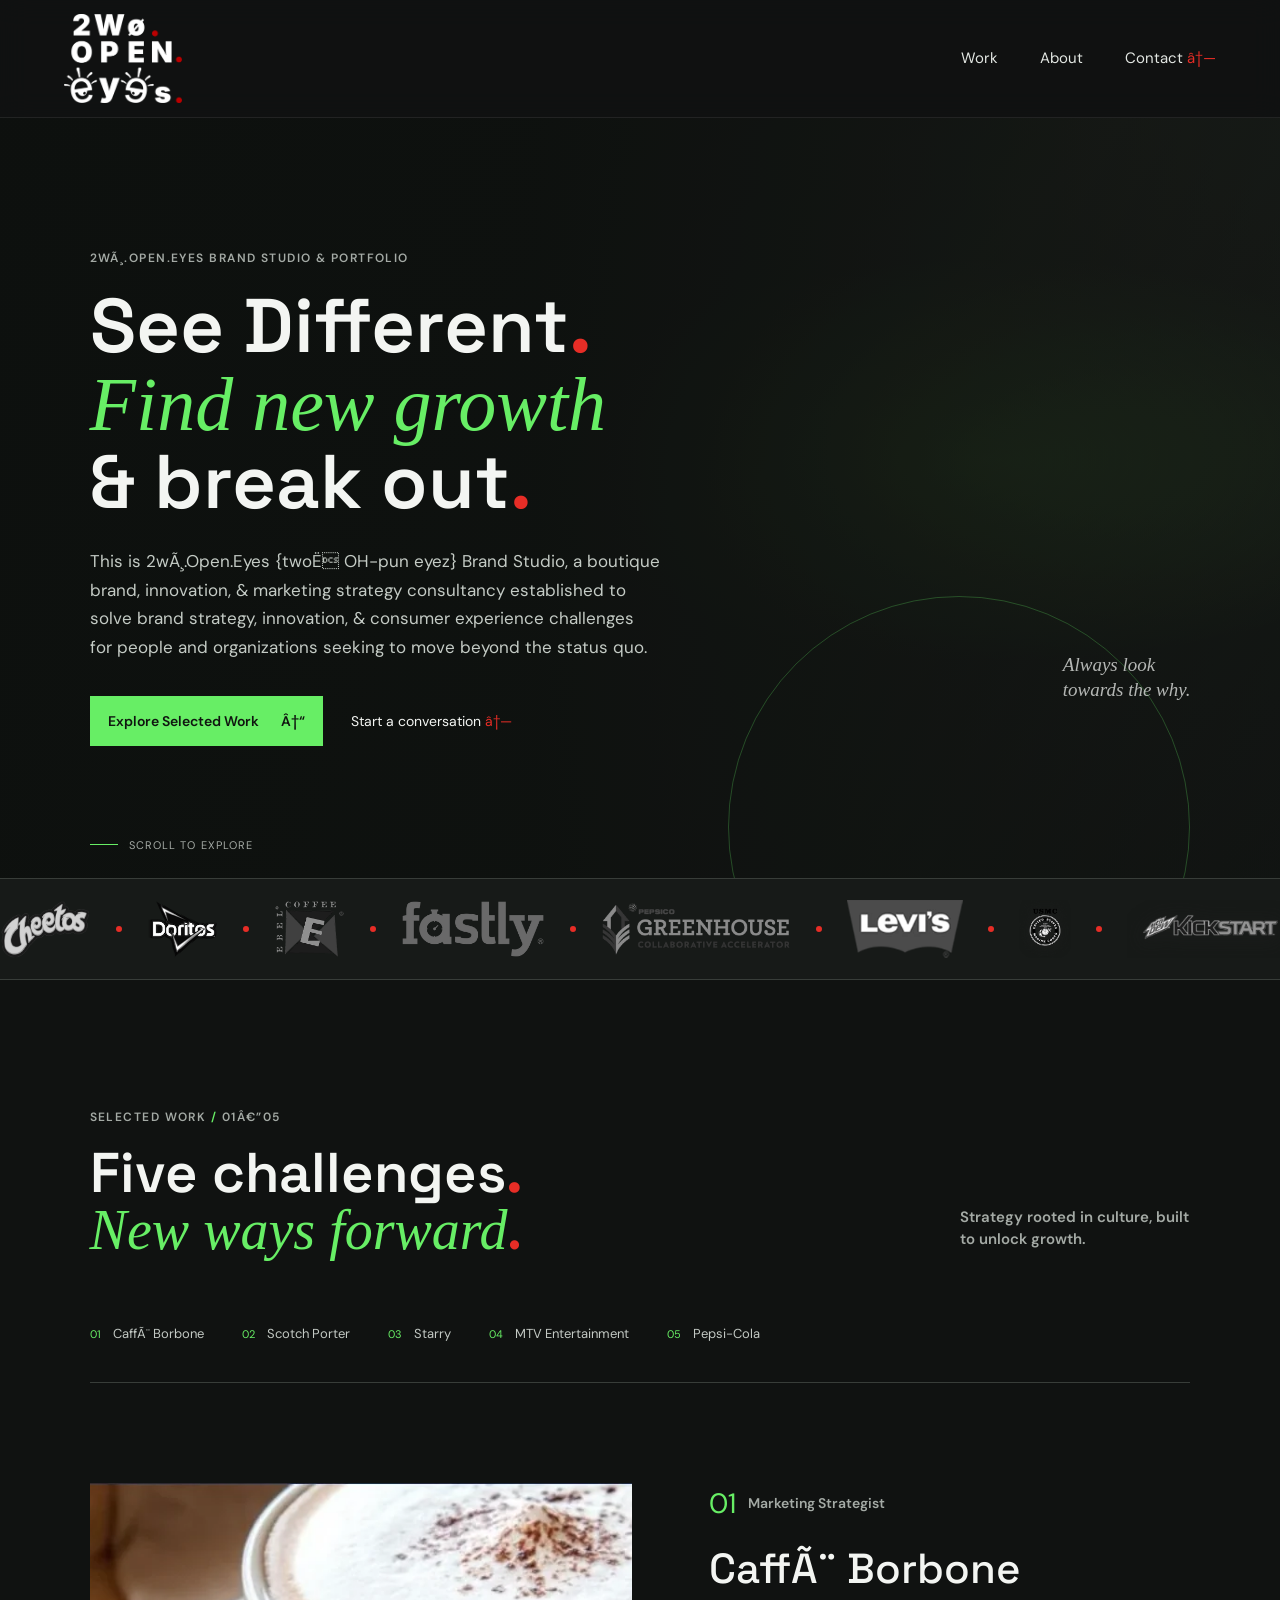
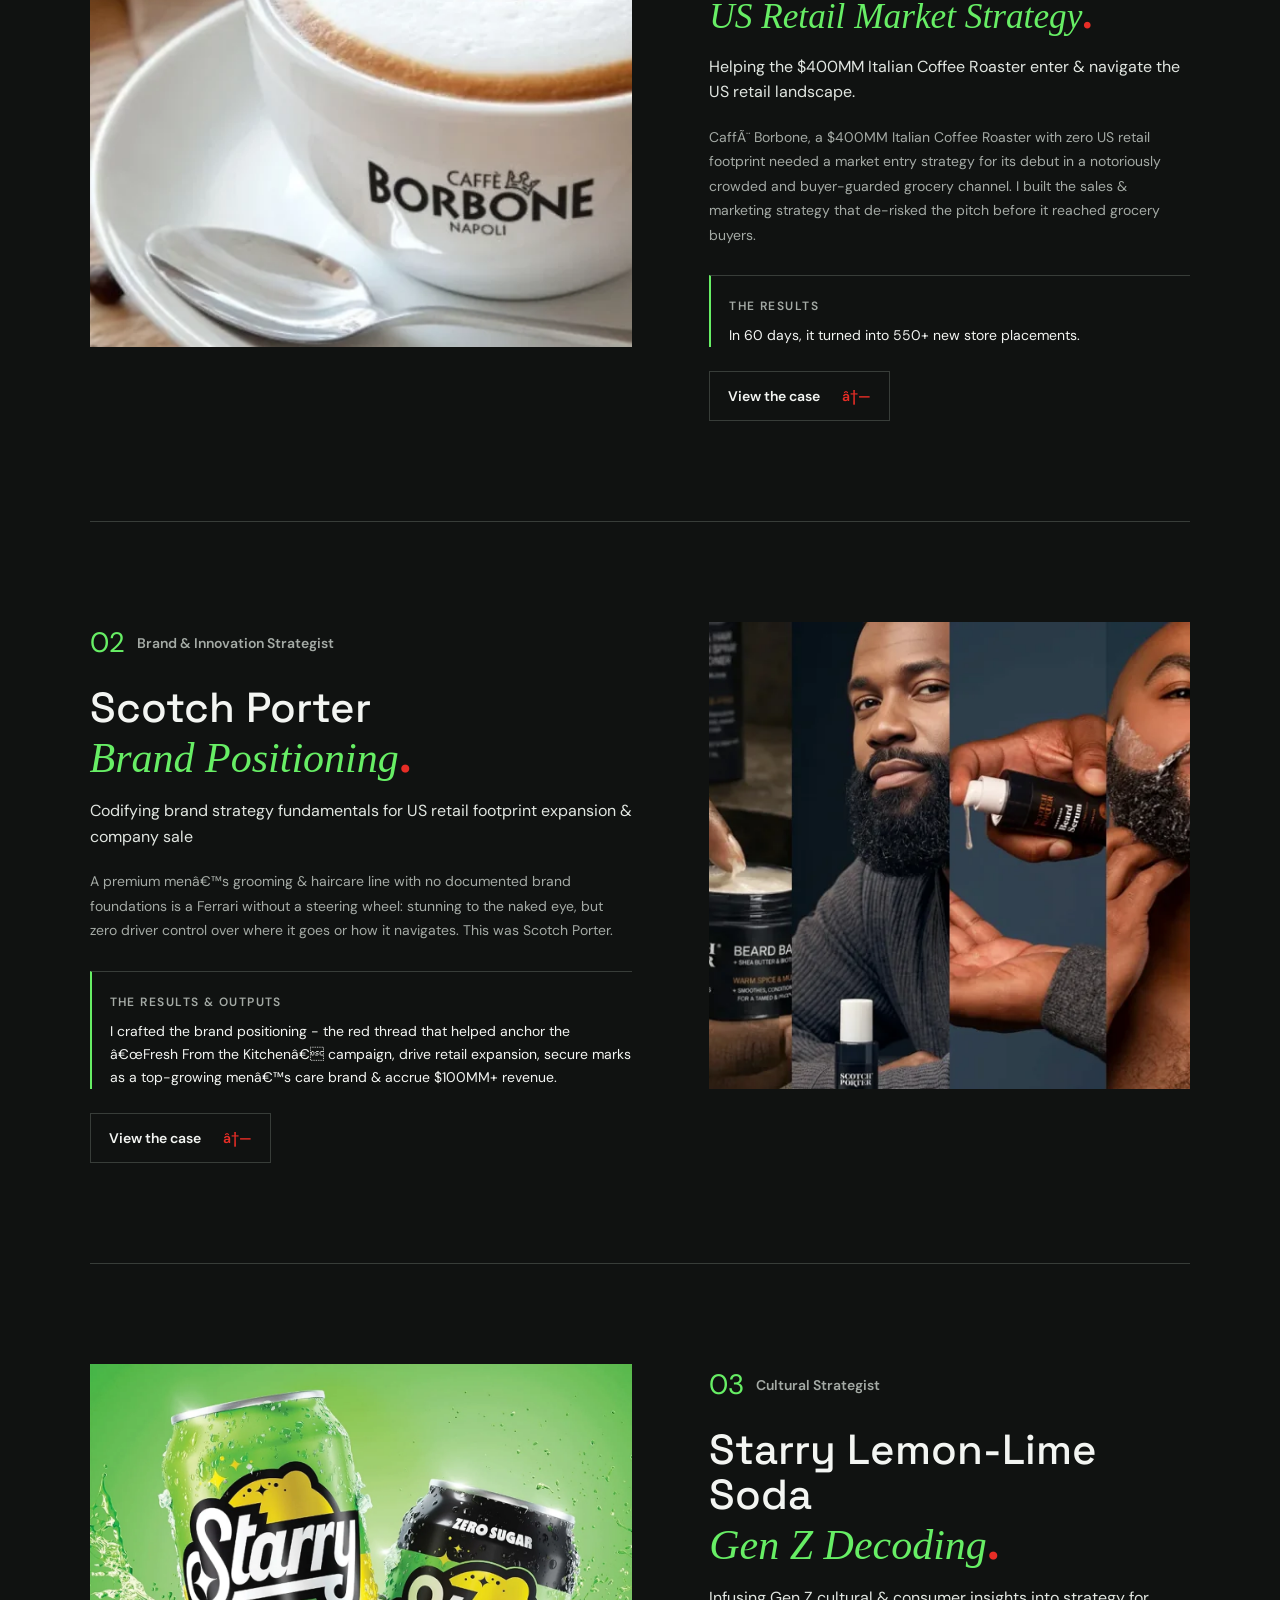
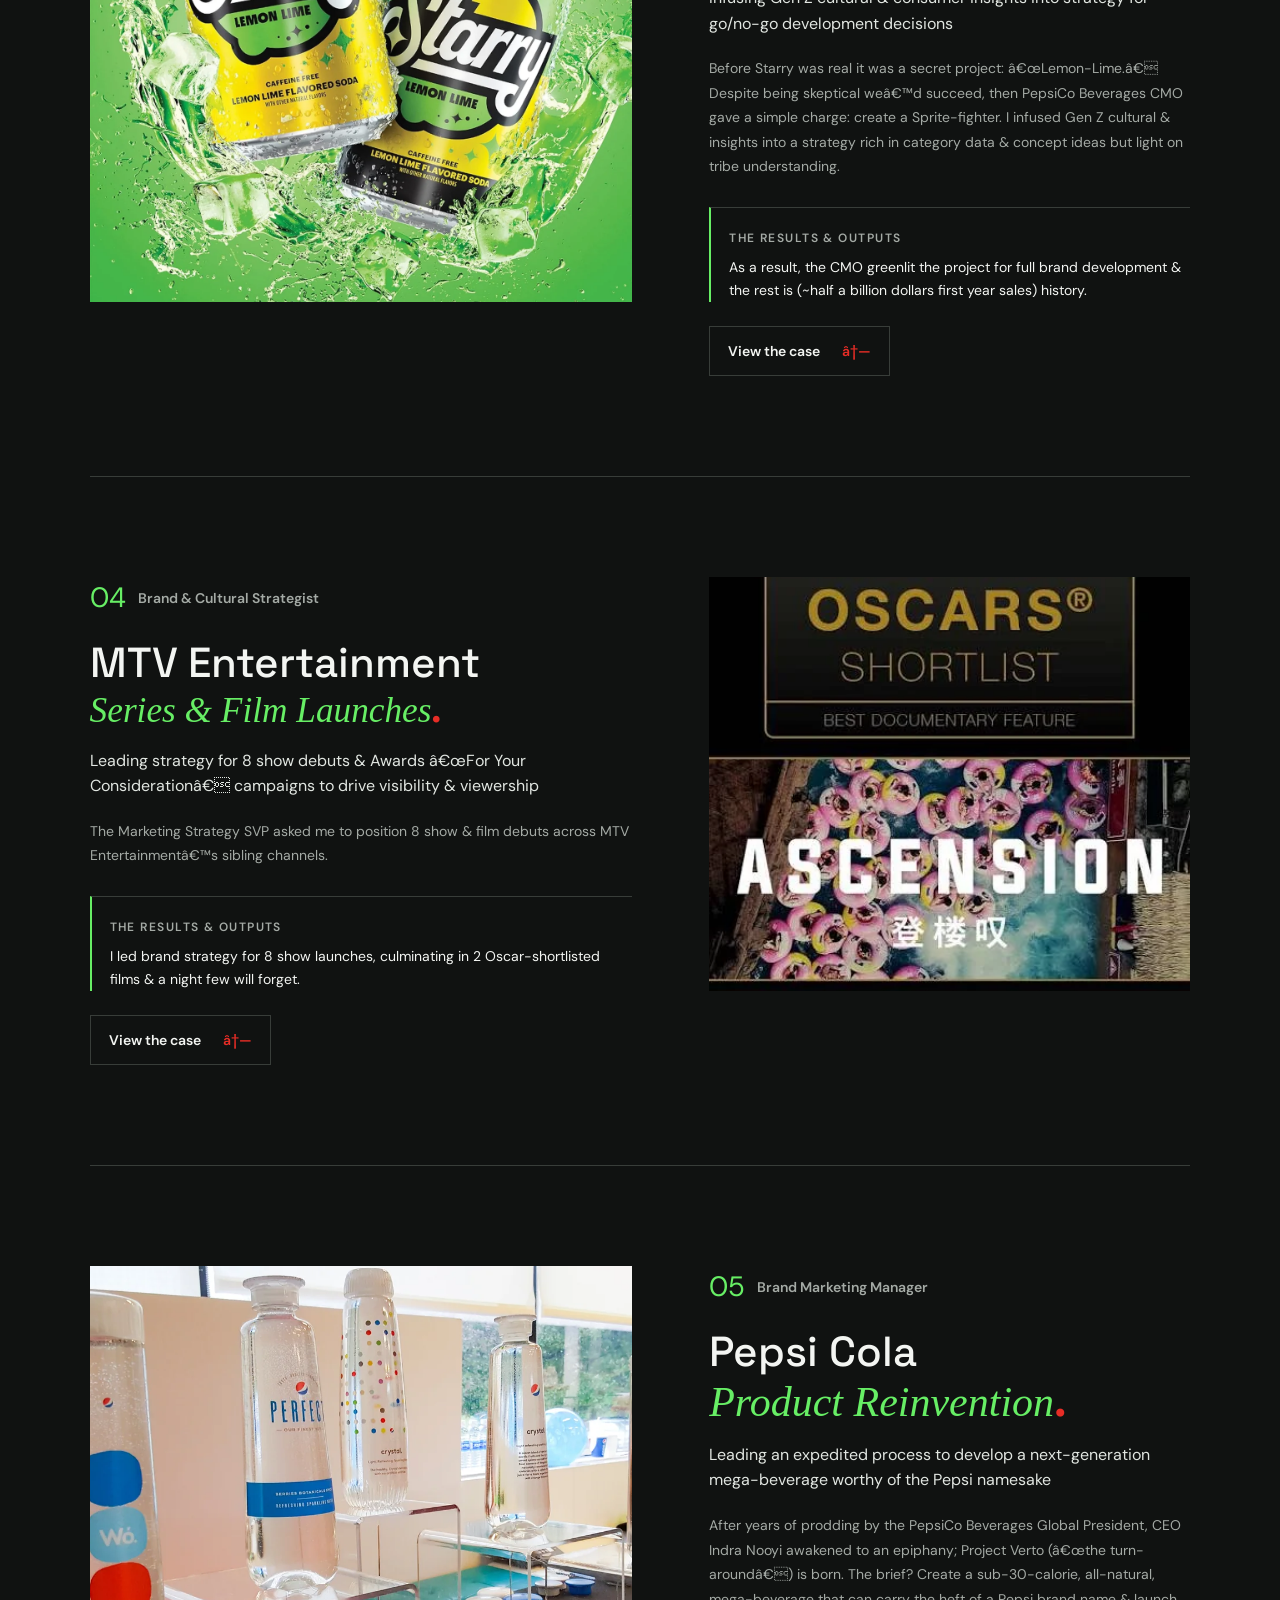
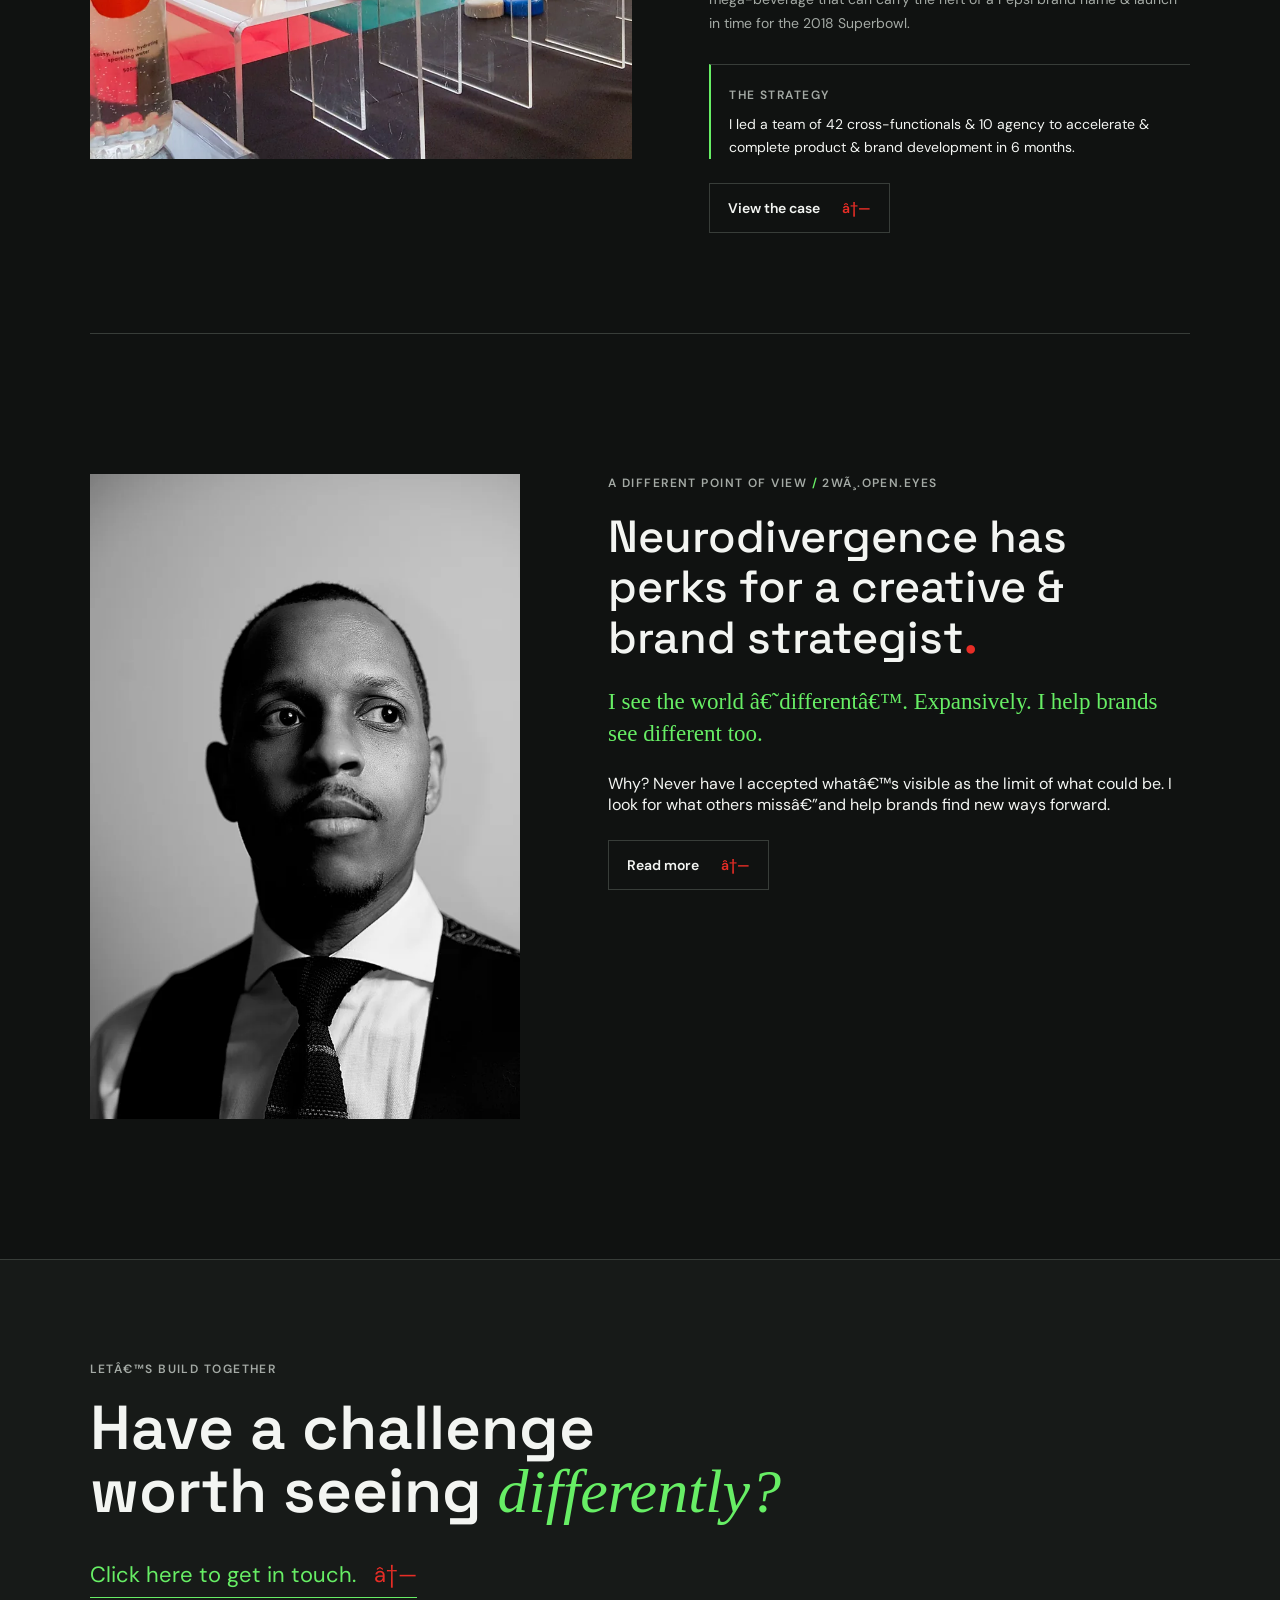
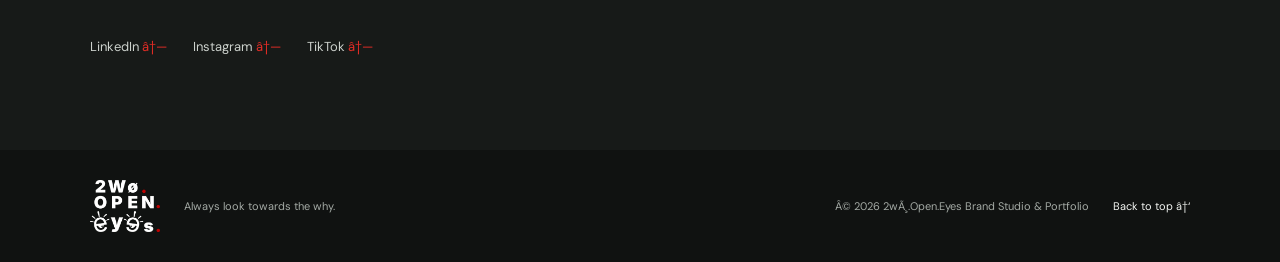
==== commit f7ced4da: "Align case index links with Work section heading Co-authored-by: Copilot <223556219+Copilot@users.no" ====
--- a/index.html
+++ b/index.html
@@ -4,22 +4,22 @@
   <meta charset="utf-8">
   <meta name="viewport" content="width=device-width, initial-scale=1">
   <meta name="theme-color" content="#101211">
-  <meta name="description" content="2wø.Open.Eyes Brand Studio &amp; Portfolio. See Different. Find new growth & break out.">
-  <meta property="og:title" content="2wø.Open.Eyes Brand Studio &amp; Portfolio">
+  <meta name="description" content="2wÃ¸.Open.Eyes Brand Studio &amp; Portfolio. See Different. Find new growth & break out.">
+  <meta property="og:title" content="2wÃ¸.Open.Eyes Brand Studio &amp; Portfolio">
   <meta property="og:description" content="See Different. Find new growth & break out.">
   <meta property="og:type" content="website">
   <meta property="og:image" content="site-assets/web/case-starry.webp">
   <meta name="robots" content="index,follow">
-  <title>2wø.Open.Eyes Brand Studio &amp; Portfolio | See Different</title>
+  <title>2wÃ¸.Open.Eyes Brand Studio &amp; Portfolio | See Different</title>
   <link rel="icon" type="image/webp" href="site-assets/web/2wo-logo.webp">
-  <link rel="stylesheet" href="styles.css?v=20261102-14">
-  <script src="script.js?v=20261102-14" defer></script>
+  <link rel="stylesheet" href="styles.css?v=20261103-16">
+  <script src="script.js?v=20261103-16" defer></script>
 </head>
 <body>
   <a class="skip-link" href="#main">Skip to content</a>
   <header class="site-header">
-    <a class="brand" href="#top" aria-label="2wø.Open.Eyes Brand Studio &amp; Portfolio home">
-      <img src="site-assets/web/2wo-logo.webp" alt="2wø.Open.Eyes" width="520" height="391">
+    <a class="brand" href="#top" aria-label="2wÃ¸.Open.Eyes Brand Studio &amp; Portfolio home">
+      <img src="site-assets/web/2wo-logo.webp" alt="2wÃ¸.Open.Eyes" width="520" height="391">
     </a>
     <button class="menu-toggle" type="button" aria-expanded="false" aria-controls="primary-nav" aria-label="Open menu">
       <span></span><span></span>
@@ -27,7 +27,7 @@
     <nav class="primary-nav" id="primary-nav" aria-label="Main navigation">
       <a href="#work">Work</a>
       <a href="#about">About</a>
-      <a class="nav-contact" href="#contact">Contact <span aria-hidden="true">↗</span></a>
+      <a class="nav-contact" href="#contact">Contact <span aria-hidden="true">â†—</span></a>
     </nav>
   </header>
 
@@ -36,12 +36,12 @@
       <div class="hero-backdrop" aria-hidden="true"></div>
       <video class="hero-video" muted loop playsinline preload="none" aria-hidden="true" tabindex="-1" data-desktop-src="site-assets/video/hero-sizzle.mp4" data-mobile-src="site-assets/video/hero-sizzle-mobile.mp4"></video>
       <div class="hero-copy">
-        <p class="eyebrow">2wø.Open.Eyes Brand Studio &amp; Portfolio</p>
+        <p class="eyebrow">2wÃ¸.Open.Eyes Brand Studio &amp; Portfolio</p>
         <h1 id="hero-title">See Different<b class="red-period">.</b><br><em>Find new growth</em><br>&amp; break out<span class="red-period">.</span></h1>
-        <p class="hero-description">This is 2wø.Open.Eyes {twoː OH-pun eyez} Brand Studio, a boutique brand, innovation, &amp; marketing strategy consultancy established to solve brand strategy, innovation, &amp; consumer experience challenges for people and organizations seeking to move beyond the status quo.</p>
+        <p class="hero-description">This is 2wÃ¸.Open.Eyes {twoË OH-pun eyez} Brand Studio, a boutique brand, innovation, &amp; marketing strategy consultancy established to solve brand strategy, innovation, &amp; consumer experience challenges for people and organizations seeking to move beyond the status quo.</p>
         <div class="hero-actions">
-          <a class="button button-primary" href="#work">Explore selected work <span aria-hidden="true">↓</span></a>
-          <a class="text-link" href="mailto:derek.daniels@twoocc.com">Start a conversation <span aria-hidden="true">↗</span></a>
+          <a class="button button-primary" href="#work">Explore selected work <span aria-hidden="true">â†“</span></a>
+          <a class="text-link" href="mailto:derek.daniels@twoocc.com">Start a conversation <span aria-hidden="true">â†—</span></a>
         </div>
       </div>
       <div class="hero-side-note" aria-hidden="true">Always look<br>towards the why.</div>
@@ -56,7 +56,7 @@
           <li><img src="site-assets/web/logos/logo-05.webp" alt="Erewhon" loading="lazy" decoding="async"></li>
           <li><img src="site-assets/web/logos/logo-06.webp" alt="Fastly" loading="lazy" decoding="async"></li>
           <li><img src="site-assets/web/logos/logo-07.webp" alt="PepsiCo Greenhouse" loading="lazy" decoding="async"></li>
-          <li><img src="site-assets/web/logos/logo-08.webp" alt="Levi’s" loading="lazy" decoding="async"></li>
+          <li><img src="site-assets/web/logos/logo-08.webp" alt="Leviâ€™s" loading="lazy" decoding="async"></li>
           <li><img src="site-assets/web/logos/logo-09.webp" alt="United States Marine Corps" loading="lazy" decoding="async"></li>
           <li><img src="site-assets/web/logos/logo-10.webp" alt="Mountain Dew Kickstart" loading="lazy" decoding="async"></li>
           <li class="experience-label">EXPERIENCE ACROSS</li>
@@ -66,7 +66,7 @@
           <li class="experience-logo--dark"><img src="site-assets/web/logos/logo-14.webp" alt="Off the Eaten Path" loading="lazy" decoding="async"></li>
           <li><img src="site-assets/web/logos/logo-15.webp" alt="Starry" loading="lazy" decoding="async"></li>
           <li class="experience-logo--dark"><img src="site-assets/web/logos/logo-16.webp" alt="Unanimatic" loading="lazy" decoding="async"></li>
-          <li class="experience-logo--dark"><img src="site-assets/web/logos/logo-17.webp" alt="Caffè Borbone" loading="lazy" decoding="async"></li>
+          <li class="experience-logo--dark"><img src="site-assets/web/logos/logo-17.webp" alt="CaffÃ¨ Borbone" loading="lazy" decoding="async"></li>
           <li class="experience-label">EXPERIENCE ACROSS</li>
           <li class="experience-logo--dark"><img src="site-assets/web/logos/logo-19.webp" alt="Sonar" loading="lazy" decoding="async"></li>
           <li class="experience-logo--dark"><img src="site-assets/web/logos/logo-20.webp" alt="PopCorners" loading="lazy" decoding="async"></li>
@@ -82,14 +82,14 @@
 
     <section class="work-intro section-wrap" id="work">
       <div>
-        <p class="eyebrow">Selected work <span class="green-period">/</span> 01—05</p>
+        <p class="eyebrow">Selected work <span class="green-period">/</span> 01â€”05</p>
         <h2>Five challenges<b class="red-period">.</b><br><em>New ways forward<b class="red-period">.</b></em></h2>
       </div>
       <p class="section-note">Strategy rooted in culture, built to unlock growth.</p>
     </section>
 
     <nav class="case-index" aria-label="Jump to a case study">
-      <a href="#caffe"><span>01</span> Caffè Borbone</a>
+      <a href="#caffe"><span>01</span> CaffÃ¨ Borbone</a>
       <a href="#scotch"><span>02</span> Scotch Porter</a>
       <a href="#starry"><span>03</span> Starry</a>
       <a href="#mtv"><span>04</span> MTV Entertainment</a>
@@ -98,16 +98,16 @@
 
     <section class="case-study" id="caffe" aria-labelledby="caffe-title">
       <div class="case-overview">
-        <div class="case-visual"><img src="site-assets/web/case-caffe.webp" alt="Caffè Borbone espresso served in a branded cup" width="1265" height="499" loading="lazy"></div>
+        <div class="case-visual"><img src="site-assets/web/case-caffe.webp" alt="CaffÃ¨ Borbone espresso served in a branded cup" width="1265" height="499" loading="lazy"></div>
         <div class="case-copy">
           <div class="case-copy-content">
             <p class="case-kicker"><span>01</span> Marketing Strategist</p>
-            <h3 id="caffe-title">Caffè Borbone<br><span class="no-break"><em>US Retail Market Strategy</em><b class="red-period">.</b></span></h3>
+            <h3 id="caffe-title">CaffÃ¨ Borbone<br><span class="no-break"><em>US Retail Market Strategy</em><b class="red-period">.</b></span></h3>
             <p class="case-deck-line">Helping the $400MM Italian Coffee Roaster enter &amp; navigate the US retail landscape.</p>
-            <p class="case-summary">Caffè Borbone, a $400MM Italian Coffee Roaster with zero US retail footprint needed a market entry strategy for its debut in a notoriously crowded and buyer-guarded grocery channel. I built the sales &amp; marketing strategy that de-risked the pitch before it reached grocery buyers.</p>
+            <p class="case-summary">CaffÃ¨ Borbone, a $400MM Italian Coffee Roaster with zero US retail footprint needed a market entry strategy for its debut in a notoriously crowded and buyer-guarded grocery channel. I built the sales &amp; marketing strategy that de-risked the pitch before it reached grocery buyers.</p>
             <div class="case-result"><span class="eyebrow">The results</span><p>In 60 days, it turned into 550+ new store placements.</p></div>
           </div>
-          <a class="button button-outline case-view-button" href="cases/caffe-borbone.html">View the case <span aria-hidden="true">↗</span></a>
+          <a class="button button-outline case-view-button" href="cases/caffe-borbone.html">View the case <span aria-hidden="true">â†—</span></a>
         </div>
       </div>
     </section>
@@ -120,10 +120,10 @@
             <p class="case-kicker"><span>02</span> Brand &amp; Innovation Strategist</p>
             <h3 id="scotch-title">Scotch Porter<br><em>Brand Positioning</em><b class="red-period">.</b></h3>
             <p class="case-deck-line">Codifying brand strategy fundamentals for US retail footprint expansion &amp; company sale</p>
-            <p class="case-summary">A premium men’s grooming &amp; haircare line with no documented brand foundations is a Ferrari without a steering wheel: stunning to the naked eye, but zero driver control over where it goes or how it navigates. This was Scotch Porter.</p>
-            <div class="case-result"><span class="eyebrow">The results &amp; outputs</span><p>I crafted the brand positioning - the red thread that helped anchor the “Fresh From the Kitchen” campaign, drive retail expansion, secure marks as a top-growing men’s care brand &amp; accrue $100MM+ revenue.</p></div>
-          </div>
-          <a class="button button-outline case-view-button" href="cases/scotch-porter.html">View the case <span aria-hidden="true">↗</span></a>
+            <p class="case-summary">A premium menâ€™s grooming &amp; haircare line with no documented brand foundations is a Ferrari without a steering wheel: stunning to the naked eye, but zero driver control over where it goes or how it navigates. This was Scotch Porter.</p>
+            <div class="case-result"><span class="eyebrow">The results &amp; outputs</span><p>I crafted the brand positioning - the red thread that helped anchor the â€œFresh From the Kitchenâ€ campaign, drive retail expansion, secure marks as a top-growing menâ€™s care brand &amp; accrue $100MM+ revenue.</p></div>
+          </div>
+          <a class="button button-outline case-view-button" href="cases/scotch-porter.html">View the case <span aria-hidden="true">â†—</span></a>
         </div>
       </div>
     </section>
@@ -136,10 +136,10 @@
             <p class="case-kicker"><span>03</span> Cultural Strategist</p>
             <h3 id="starry-title">Starry Lemon-Lime Soda<br><em>Gen Z Decoding</em><b class="red-period">.</b></h3>
             <p class="case-deck-line">Infusing Gen Z cultural &amp; consumer insights into strategy for go/no-go development decisions</p>
-            <p class="case-summary">Before Starry was real it was a secret project: “Lemon-Lime.” Despite being skeptical we’d succeed, then PepsiCo Beverages CMO gave a simple charge: create a Sprite-fighter. I infused Gen Z cultural &amp; insights into a strategy rich in category data &amp; concept ideas but light on tribe understanding.</p>
+            <p class="case-summary">Before Starry was real it was a secret project: â€œLemon-Lime.â€ Despite being skeptical weâ€™d succeed, then PepsiCo Beverages CMO gave a simple charge: create a Sprite-fighter. I infused Gen Z cultural &amp; insights into a strategy rich in category data &amp; concept ideas but light on tribe understanding.</p>
             <div class="case-result"><span class="eyebrow">The results &amp; outputs</span><p>As a result, the CMO greenlit the project for full brand development &amp; the rest is (~half a billion dollars first year sales) history.</p></div>
           </div>
-          <a class="button button-outline case-view-button" href="cases/starry.html">View the case <span aria-hidden="true">↗</span></a>
+          <a class="button button-outline case-view-button" href="cases/starry.html">View the case <span aria-hidden="true">â†—</span></a>
         </div>
       </div>
     </section>
@@ -151,11 +151,11 @@
           <div class="case-copy-content">
             <p class="case-kicker"><span>04</span> Brand &amp; Cultural Strategist</p>
             <h3 id="mtv-title">MTV Entertainment<br><span class="no-break"><em>Series &amp; Film Launches</em><b class="red-period">.</b></span></h3>
-            <p class="case-deck-line">Leading strategy for 8 show debuts &amp; Awards “For Your Consideration” campaigns to drive visibility &amp; viewership</p>
-            <p class="case-summary">The Marketing Strategy SVP asked me to position 8 show &amp; film debuts across MTV Entertainment’s sibling channels.</p>
+            <p class="case-deck-line">Leading strategy for 8 show debuts &amp; Awards â€œFor Your Considerationâ€ campaigns to drive visibility &amp; viewership</p>
+            <p class="case-summary">The Marketing Strategy SVP asked me to position 8 show &amp; film debuts across MTV Entertainmentâ€™s sibling channels.</p>
             <div class="case-result"><span class="eyebrow">The results &amp; outputs</span><p>I led brand strategy for 8 show launches, culminating in 2 Oscar-shortlisted films &amp; a night few will forget.</p></div>
           </div>
-          <a class="button button-outline case-view-button" href="cases/mtv-entertainment.html">View the case <span aria-hidden="true">↗</span></a>
+          <a class="button button-outline case-view-button" href="cases/mtv-entertainment.html">View the case <span aria-hidden="true">â†—</span></a>
         </div>
       </div>
     </section>
@@ -168,10 +168,10 @@
             <p class="case-kicker"><span>05</span> Brand Marketing Manager</p>
             <h3 id="pepsi-title">Pepsi Cola<br><em>Product Reinvention</em><b class="red-period">.</b></h3>
             <p class="case-deck-line">Leading an expedited process to develop a next-generation mega-beverage worthy of the Pepsi namesake</p>
-            <p class="case-summary">After years of prodding by the PepsiCo Beverages Global President, CEO Indra Nooyi awakened to an epiphany; Project Verto (“the turn-around”) is born. The brief? Create a sub-30-calorie, all-natural, mega-beverage that can carry the heft of a Pepsi brand name &amp; launch in time for the 2018 Superbowl.</p>
+            <p class="case-summary">After years of prodding by the PepsiCo Beverages Global President, CEO Indra Nooyi awakened to an epiphany; Project Verto (â€œthe turn-aroundâ€) is born. The brief? Create a sub-30-calorie, all-natural, mega-beverage that can carry the heft of a Pepsi brand name &amp; launch in time for the 2018 Superbowl.</p>
             <div class="case-result"><span class="eyebrow">The strategy</span><p>I led a team of 42 cross-functionals &amp; 10 agency to accelerate &amp; complete product &amp; brand development in 6 months.</p></div>
           </div>
-          <a class="button button-outline case-view-button" href="cases/pepsi-cola.html">View the case <span aria-hidden="true">↗</span></a>
+          <a class="button button-outline case-view-button" href="cases/pepsi-cola.html">View the case <span aria-hidden="true">â†—</span></a>
         </div>
       </div>
     </section>
@@ -179,33 +179,33 @@
     <section class="about section-wrap" aria-labelledby="about">
       <div class="about-portrait"><img src="site-assets/web/profile-main.webp" alt="Portrait of Derek Daniels" width="667" height="1000" loading="lazy"></div>
       <div class="about-copy">
-        <p class="eyebrow">A different point of view <span class="green-period">/</span> 2wø.Open.Eyes</p>
+        <p class="eyebrow">A different point of view <span class="green-period">/</span> 2wÃ¸.Open.Eyes</p>
         <h2 id="about">Neurodivergence has perks for a creative &amp; brand strategist<b class="red-period">.</b></h2>
-        <p class="about-lead">I see the world ‘different’. Expansively. I help brands see different too.</p>
-        <p>Why? Never have I accepted what’s visible as the limit of what could be. I look for what others miss—and help brands find new ways forward.</p>
-        <a class="button button-outline case-view-button about-more" href="about.html">Read more <span aria-hidden="true">↗</span></a>
+        <p class="about-lead">I see the world â€˜differentâ€™. Expansively. I help brands see different too.</p>
+        <p>Why? Never have I accepted whatâ€™s visible as the limit of what could be. I look for what others missâ€”and help brands find new ways forward.</p>
+        <a class="button button-outline case-view-button about-more" href="about.html">Read more <span aria-hidden="true">â†—</span></a>
       </div>
     </section>
 
     <section class="contact" id="contact" aria-labelledby="contact-title">
       <div class="section-wrap contact-inner">
-        <p class="eyebrow">Let’s build together</p>
+        <p class="eyebrow">Letâ€™s build together</p>
         <h2 id="contact-title">Have a challenge<br>worth seeing <em>differently?</em></h2>
-        <a class="contact-email" href="mailto:derek.daniels@twoocc.com">Click here to get in touch. <span aria-hidden="true">↗</span></a>
+        <a class="contact-email" href="mailto:derek.daniels@twoocc.com">Click here to get in touch. <span aria-hidden="true">â†—</span></a>
         <div class="social-links" aria-label="Social profiles">
-          <a href="https://www.linkedin.com/in/djd0922" target="_blank" rel="noopener noreferrer">LinkedIn <span aria-hidden="true">↗</span></a>
-          <a href="https://www.instagram.com/2woopeneyes/" target="_blank" rel="noopener noreferrer">Instagram <span aria-hidden="true">↗</span></a>
-          <a href="https://www.tiktok.com/@2woopeneyes" target="_blank" rel="noopener noreferrer">TikTok <span aria-hidden="true">↗</span></a>
+          <a href="https://www.linkedin.com/in/djd0922" target="_blank" rel="noopener noreferrer">LinkedIn <span aria-hidden="true">â†—</span></a>
+          <a href="https://www.instagram.com/2woopeneyes/" target="_blank" rel="noopener noreferrer">Instagram <span aria-hidden="true">â†—</span></a>
+          <a href="https://www.tiktok.com/@2woopeneyes" target="_blank" rel="noopener noreferrer">TikTok <span aria-hidden="true">â†—</span></a>
         </div>
       </div>
     </section>
   </main>
 
   <footer class="site-footer">
-    <a class="footer-brand" href="#top"><img src="site-assets/web/2wo-logo.webp" alt="2wø.Open.Eyes"></a>
+    <a class="footer-brand" href="#top"><img src="site-assets/web/2wo-logo.webp" alt="2wÃ¸.Open.Eyes"></a>
     <p>Always look towards the why.</p>
-    <span>© 2026 2wø.Open.Eyes Brand Studio &amp; Portfolio</span>
-    <a href="#top" class="back-top">Back to top ↑</a>
+    <span>Â© 2026 2wÃ¸.Open.Eyes Brand Studio &amp; Portfolio</span>
+    <a href="#top" class="back-top">Back to top â†‘</a>
   </footer>
 </body>
 </html>
--- a/styles.css
+++ b/styles.css
@@ -149,7 +149,7 @@
 .work-intro { display: flex; align-items: end; justify-content: space-between; gap: 40px; padding-top: 128px; padding-bottom: 52px; }
 .work-intro h2 { margin-top: 18px; font-size: 56px; }
 .section-note { max-width: 230px; padding-bottom: 8px; text-transform: none; letter-spacing: 0; font-size: 15px; }
-.case-index { display: flex; gap: 0; overflow-x: auto; padding: 0 7% 26px; border-bottom: 1px solid var(--line); scrollbar-width: thin; }
+.case-index { display: flex; gap: 0; overflow-x: auto; width: min(var(--content), 86%); margin-inline: auto; padding: 0 0 26px; border-bottom: 1px solid var(--line); scrollbar-width: thin; }
 .case-index a { flex: 0 0 auto; padding: 14px 19px; color: #c3c9c4; font-size: 13px; }
 .case-index a:first-child { padding-left: 0; }
 .case-index a span { margin-right: 9px; color: var(--green); font-size: 11px; }
@@ -384,7 +384,7 @@
   .work-intro { display: block; padding-top: 78px; padding-bottom: 31px; }
   .work-intro h2 { font-size: 39px; }
   .section-note { margin-top: 18px; }
-  .case-index { padding: 0 7% 15px; }
+  .case-index { padding: 0 0 15px; }
   .case-index a { padding: 11px 15px; font-size: 12px; }
   .experience-band { padding: 8px 0; }
   .experience-logos li { min-height: 58px; }
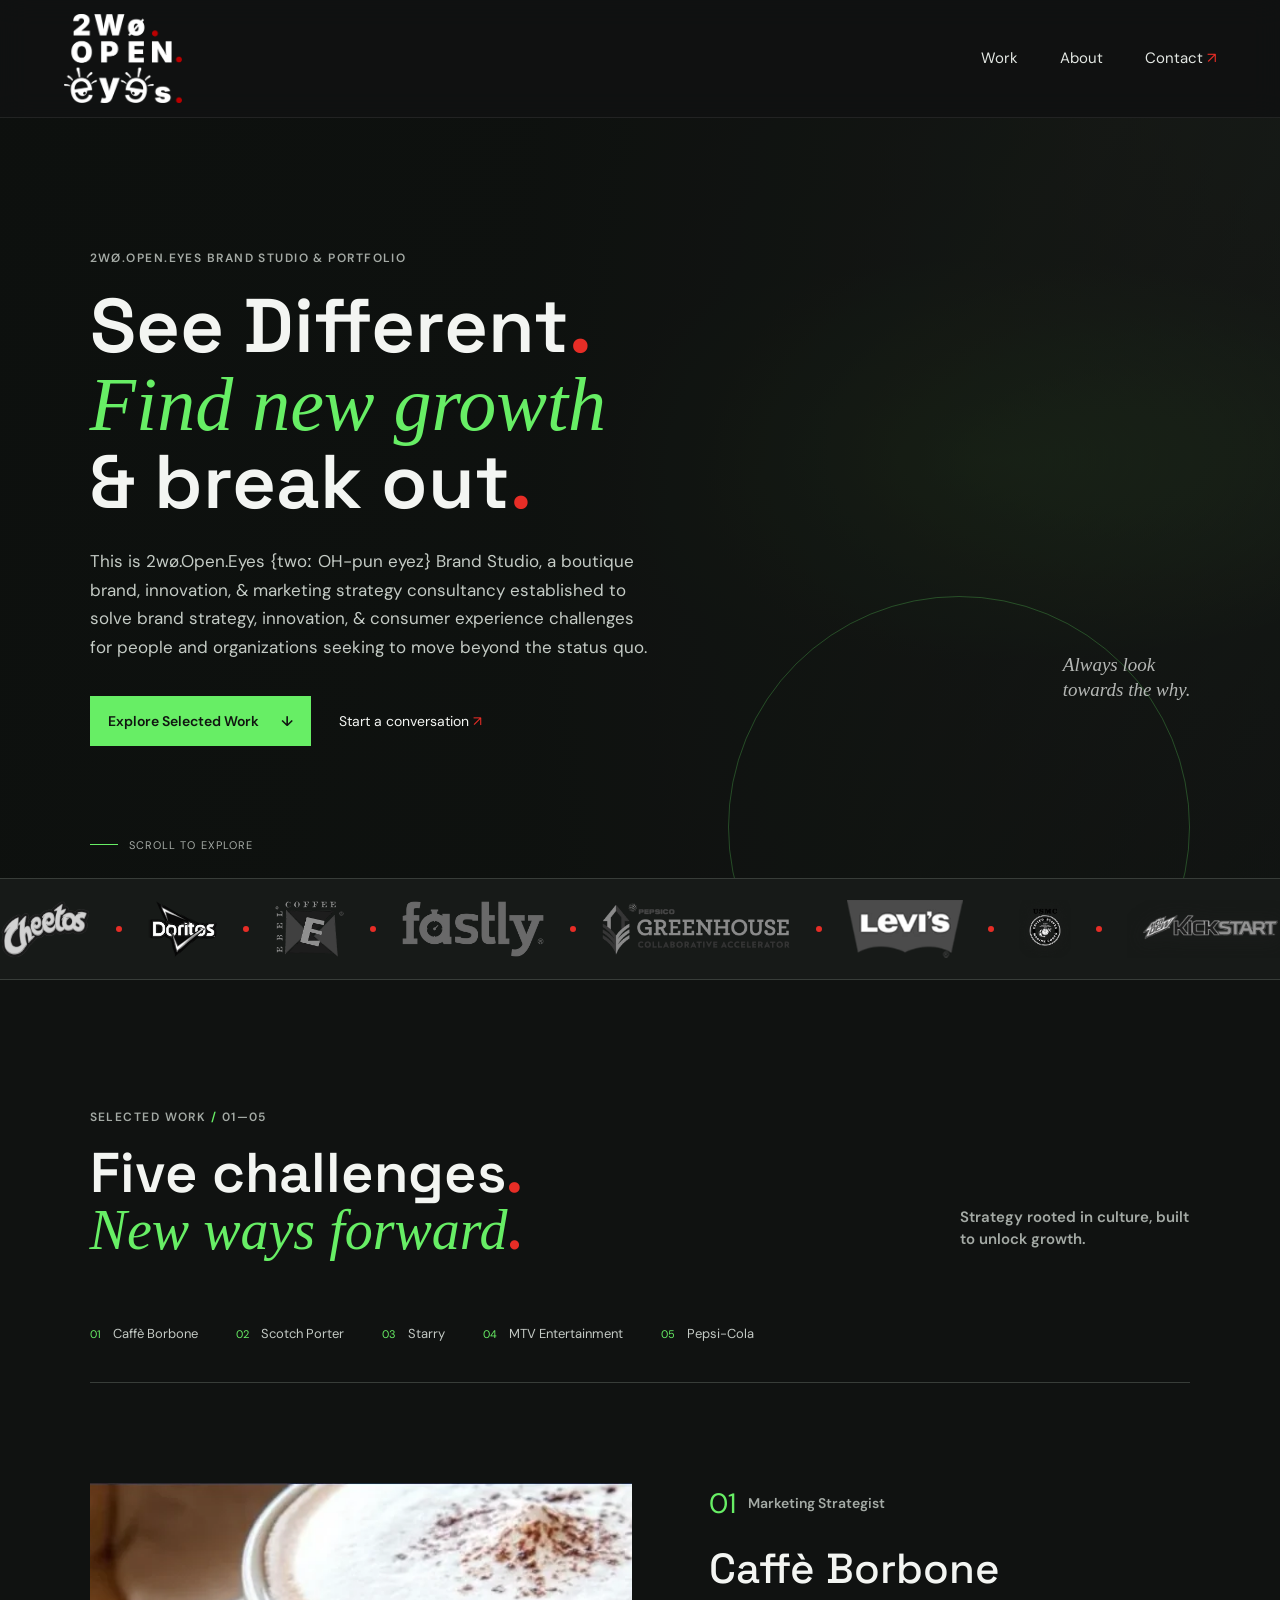
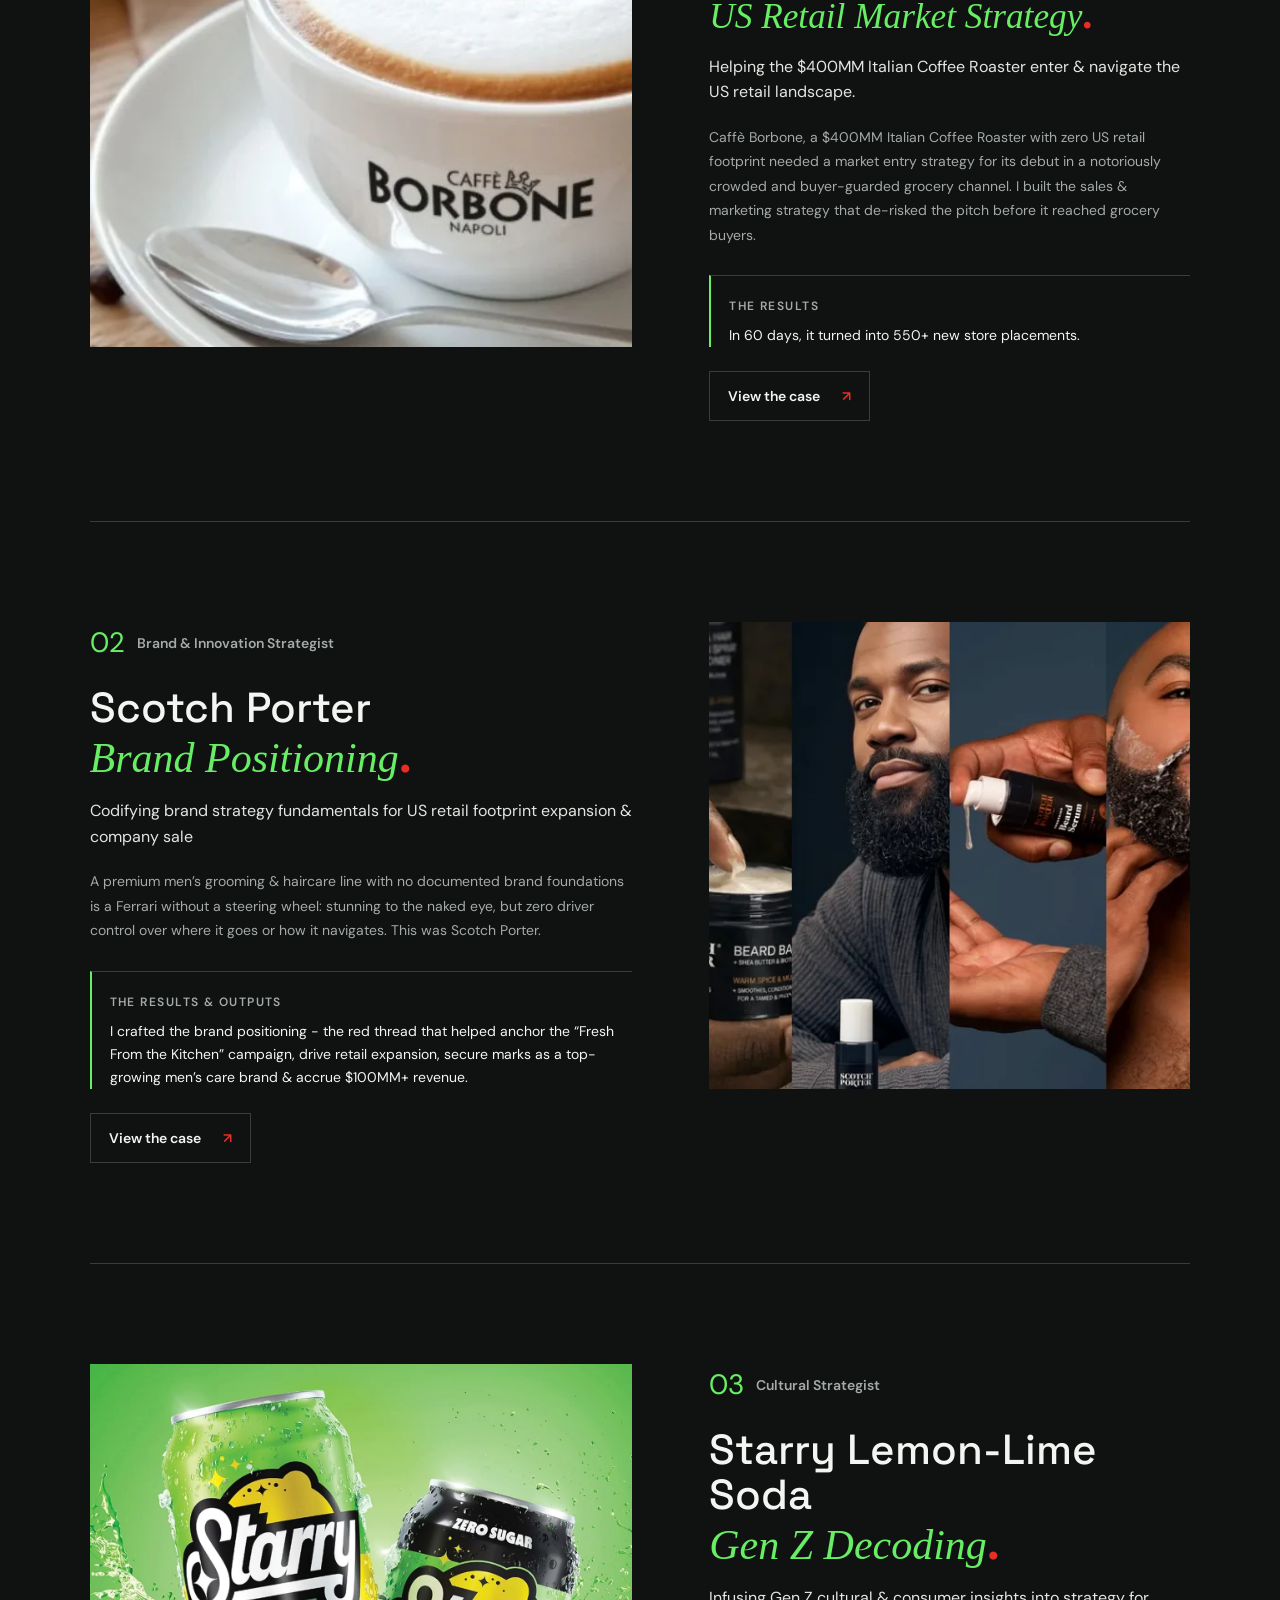
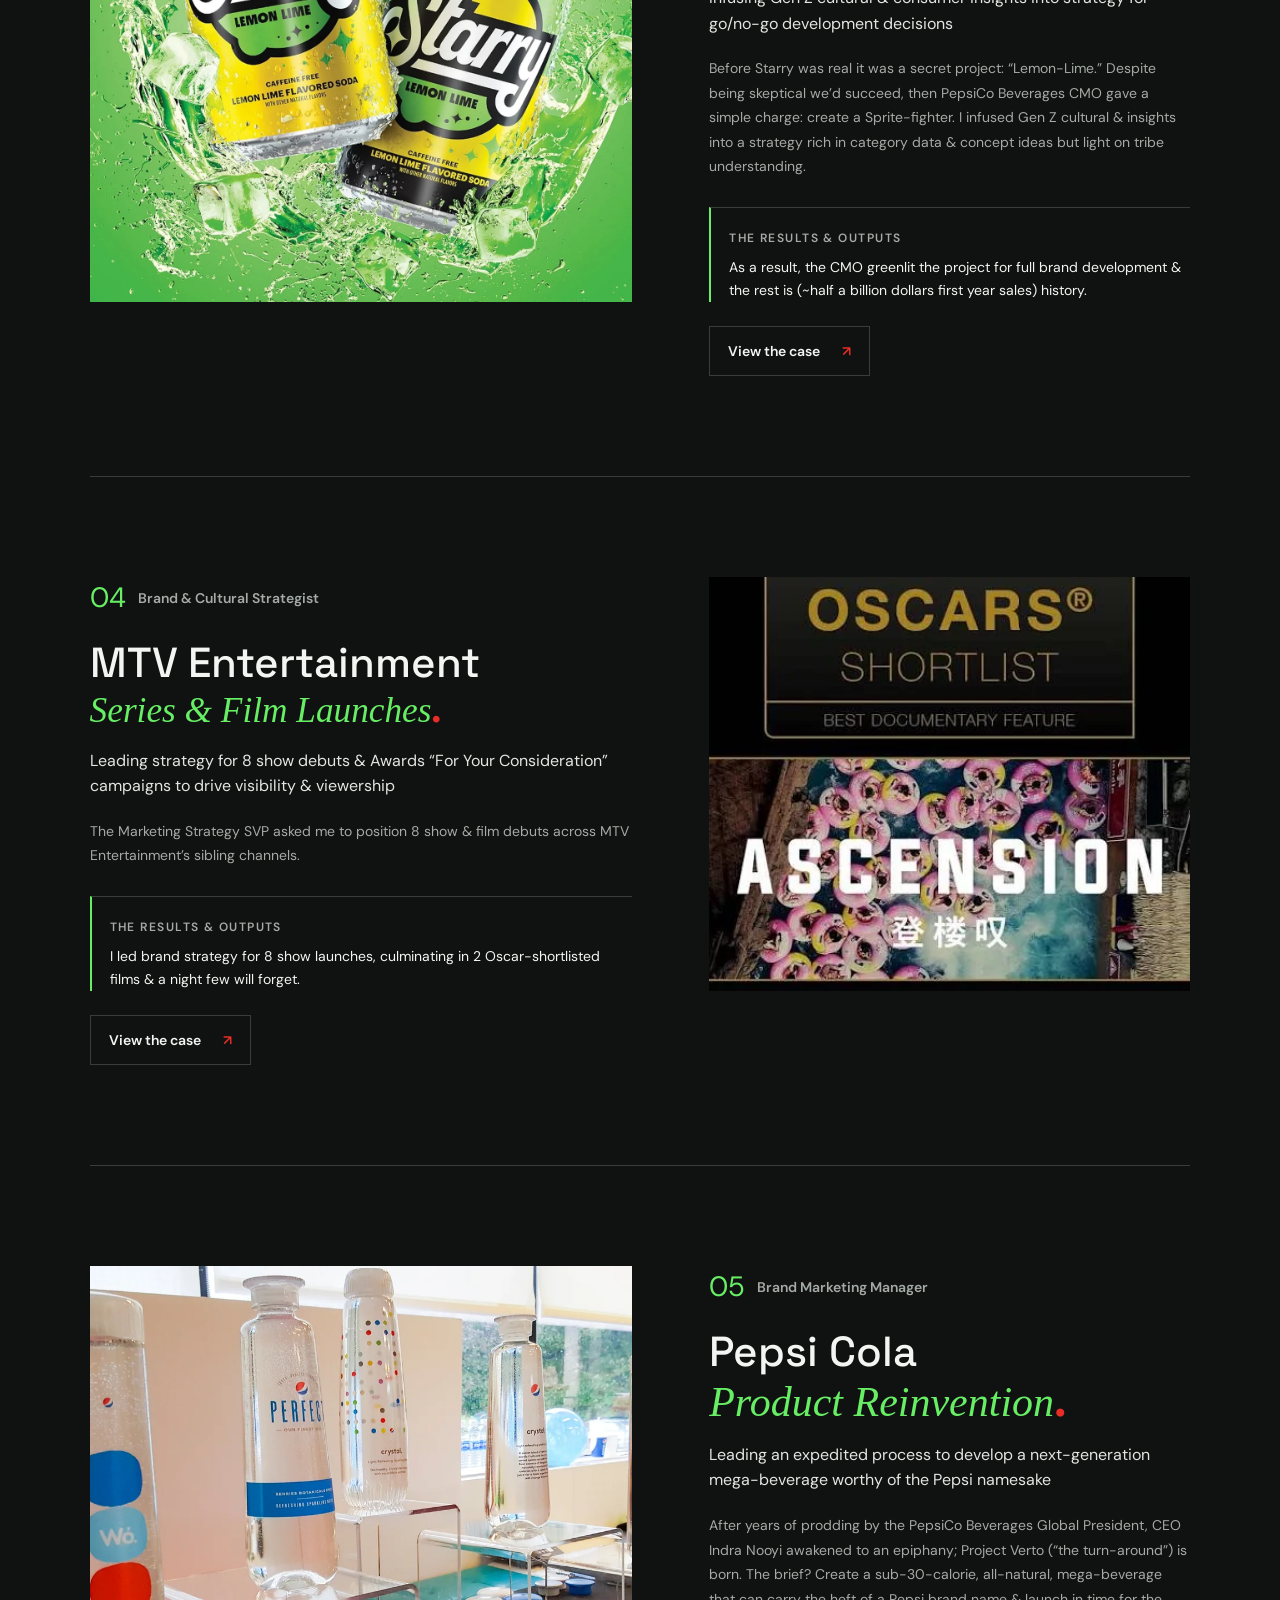
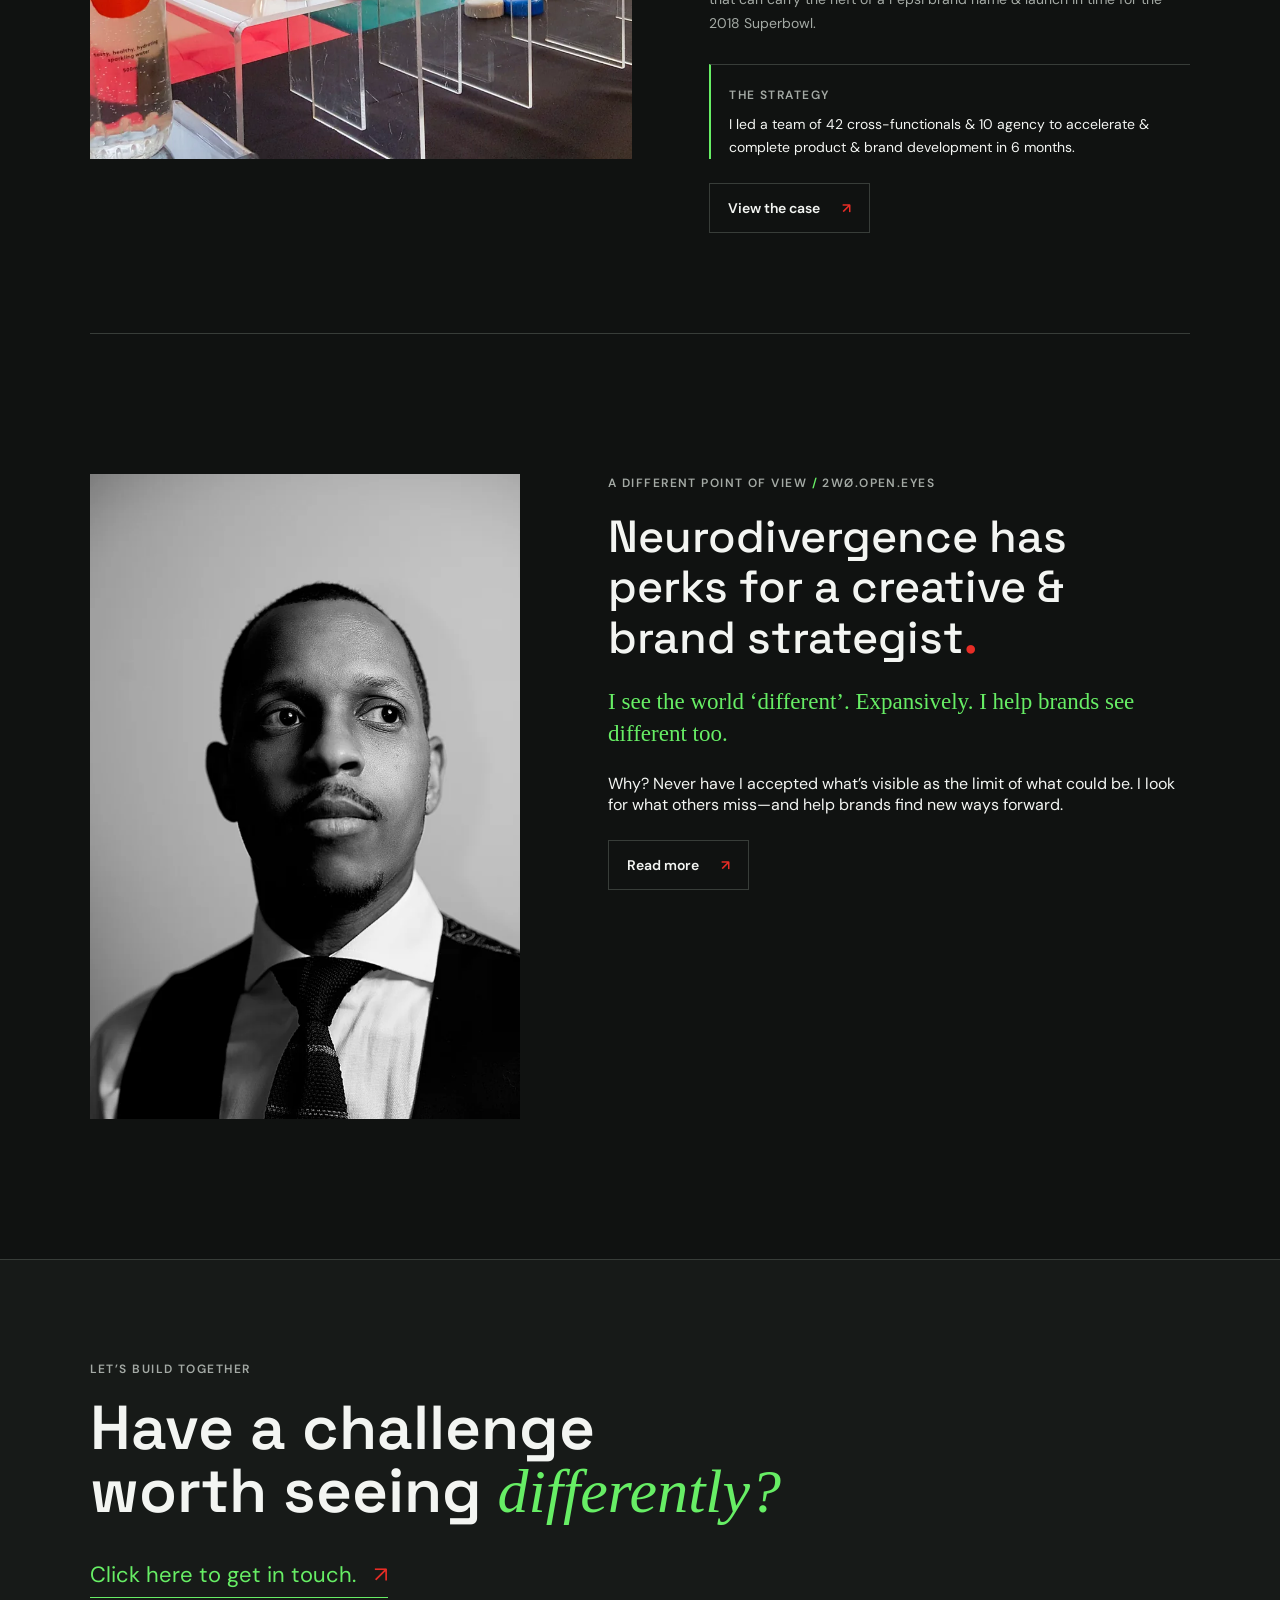
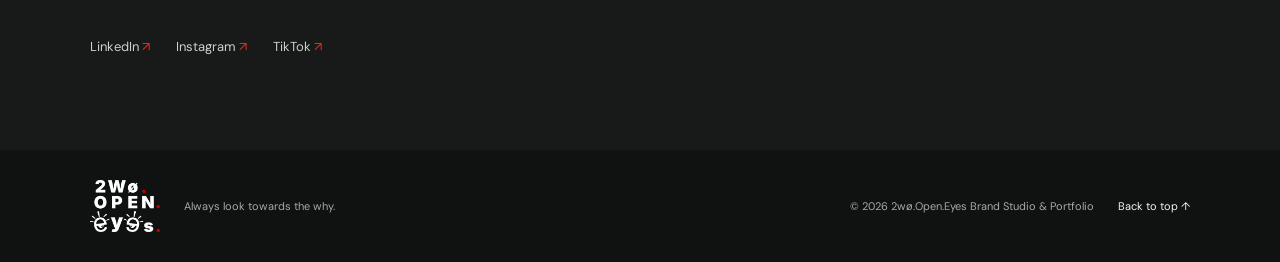
==== commit aa33cf9f: "Fix garbled special characters (restore UTF-8 encoding in HTML) Co-authored-by: Copilot <223556219+C" ====
--- a/index.html
+++ b/index.html
@@ -4,22 +4,22 @@
   <meta charset="utf-8">
   <meta name="viewport" content="width=device-width, initial-scale=1">
   <meta name="theme-color" content="#101211">
-  <meta name="description" content="2wÃ¸.Open.Eyes Brand Studio &amp; Portfolio. See Different. Find new growth & break out.">
-  <meta property="og:title" content="2wÃ¸.Open.Eyes Brand Studio &amp; Portfolio">
+  <meta name="description" content="2wø.Open.Eyes Brand Studio &amp; Portfolio. See Different. Find new growth & break out.">
+  <meta property="og:title" content="2wø.Open.Eyes Brand Studio &amp; Portfolio">
   <meta property="og:description" content="See Different. Find new growth & break out.">
   <meta property="og:type" content="website">
   <meta property="og:image" content="site-assets/web/case-starry.webp">
   <meta name="robots" content="index,follow">
-  <title>2wÃ¸.Open.Eyes Brand Studio &amp; Portfolio | See Different</title>
+  <title>2wø.Open.Eyes Brand Studio &amp; Portfolio | See Different</title>
   <link rel="icon" type="image/webp" href="site-assets/web/2wo-logo.webp">
-  <link rel="stylesheet" href="styles.css?v=20261103-16">
-  <script src="script.js?v=20261103-16" defer></script>
+  <link rel="stylesheet" href="styles.css?v=20261103-17">
+  <script src="script.js?v=20261103-17" defer></script>
 </head>
 <body>
   <a class="skip-link" href="#main">Skip to content</a>
   <header class="site-header">
-    <a class="brand" href="#top" aria-label="2wÃ¸.Open.Eyes Brand Studio &amp; Portfolio home">
-      <img src="site-assets/web/2wo-logo.webp" alt="2wÃ¸.Open.Eyes" width="520" height="391">
+    <a class="brand" href="#top" aria-label="2wø.Open.Eyes Brand Studio &amp; Portfolio home">
+      <img src="site-assets/web/2wo-logo.webp" alt="2wø.Open.Eyes" width="520" height="391">
     </a>
     <button class="menu-toggle" type="button" aria-expanded="false" aria-controls="primary-nav" aria-label="Open menu">
       <span></span><span></span>
@@ -27,7 +27,7 @@
     <nav class="primary-nav" id="primary-nav" aria-label="Main navigation">
       <a href="#work">Work</a>
       <a href="#about">About</a>
-      <a class="nav-contact" href="#contact">Contact <span aria-hidden="true">â†—</span></a>
+      <a class="nav-contact" href="#contact">Contact <span aria-hidden="true">↗</span></a>
     </nav>
   </header>
 
@@ -36,12 +36,12 @@
       <div class="hero-backdrop" aria-hidden="true"></div>
       <video class="hero-video" muted loop playsinline preload="none" aria-hidden="true" tabindex="-1" data-desktop-src="site-assets/video/hero-sizzle.mp4" data-mobile-src="site-assets/video/hero-sizzle-mobile.mp4"></video>
       <div class="hero-copy">
-        <p class="eyebrow">2wÃ¸.Open.Eyes Brand Studio &amp; Portfolio</p>
+        <p class="eyebrow">2wø.Open.Eyes Brand Studio &amp; Portfolio</p>
         <h1 id="hero-title">See Different<b class="red-period">.</b><br><em>Find new growth</em><br>&amp; break out<span class="red-period">.</span></h1>
-        <p class="hero-description">This is 2wÃ¸.Open.Eyes {twoË OH-pun eyez} Brand Studio, a boutique brand, innovation, &amp; marketing strategy consultancy established to solve brand strategy, innovation, &amp; consumer experience challenges for people and organizations seeking to move beyond the status quo.</p>
+        <p class="hero-description">This is 2wø.Open.Eyes {twoː OH-pun eyez} Brand Studio, a boutique brand, innovation, &amp; marketing strategy consultancy established to solve brand strategy, innovation, &amp; consumer experience challenges for people and organizations seeking to move beyond the status quo.</p>
         <div class="hero-actions">
-          <a class="button button-primary" href="#work">Explore selected work <span aria-hidden="true">â†“</span></a>
-          <a class="text-link" href="mailto:derek.daniels@twoocc.com">Start a conversation <span aria-hidden="true">â†—</span></a>
+          <a class="button button-primary" href="#work">Explore selected work <span aria-hidden="true">↓</span></a>
+          <a class="text-link" href="mailto:derek.daniels@twoocc.com">Start a conversation <span aria-hidden="true">↗</span></a>
         </div>
       </div>
       <div class="hero-side-note" aria-hidden="true">Always look<br>towards the why.</div>
@@ -56,7 +56,7 @@
           <li><img src="site-assets/web/logos/logo-05.webp" alt="Erewhon" loading="lazy" decoding="async"></li>
           <li><img src="site-assets/web/logos/logo-06.webp" alt="Fastly" loading="lazy" decoding="async"></li>
           <li><img src="site-assets/web/logos/logo-07.webp" alt="PepsiCo Greenhouse" loading="lazy" decoding="async"></li>
-          <li><img src="site-assets/web/logos/logo-08.webp" alt="Leviâ€™s" loading="lazy" decoding="async"></li>
+          <li><img src="site-assets/web/logos/logo-08.webp" alt="Levi’s" loading="lazy" decoding="async"></li>
           <li><img src="site-assets/web/logos/logo-09.webp" alt="United States Marine Corps" loading="lazy" decoding="async"></li>
           <li><img src="site-assets/web/logos/logo-10.webp" alt="Mountain Dew Kickstart" loading="lazy" decoding="async"></li>
           <li class="experience-label">EXPERIENCE ACROSS</li>
@@ -66,7 +66,7 @@
           <li class="experience-logo--dark"><img src="site-assets/web/logos/logo-14.webp" alt="Off the Eaten Path" loading="lazy" decoding="async"></li>
           <li><img src="site-assets/web/logos/logo-15.webp" alt="Starry" loading="lazy" decoding="async"></li>
           <li class="experience-logo--dark"><img src="site-assets/web/logos/logo-16.webp" alt="Unanimatic" loading="lazy" decoding="async"></li>
-          <li class="experience-logo--dark"><img src="site-assets/web/logos/logo-17.webp" alt="CaffÃ¨ Borbone" loading="lazy" decoding="async"></li>
+          <li class="experience-logo--dark"><img src="site-assets/web/logos/logo-17.webp" alt="Caffè Borbone" loading="lazy" decoding="async"></li>
           <li class="experience-label">EXPERIENCE ACROSS</li>
           <li class="experience-logo--dark"><img src="site-assets/web/logos/logo-19.webp" alt="Sonar" loading="lazy" decoding="async"></li>
           <li class="experience-logo--dark"><img src="site-assets/web/logos/logo-20.webp" alt="PopCorners" loading="lazy" decoding="async"></li>
@@ -82,14 +82,14 @@
 
     <section class="work-intro section-wrap" id="work">
       <div>
-        <p class="eyebrow">Selected work <span class="green-period">/</span> 01â€”05</p>
+        <p class="eyebrow">Selected work <span class="green-period">/</span> 01—05</p>
         <h2>Five challenges<b class="red-period">.</b><br><em>New ways forward<b class="red-period">.</b></em></h2>
       </div>
       <p class="section-note">Strategy rooted in culture, built to unlock growth.</p>
     </section>
 
     <nav class="case-index" aria-label="Jump to a case study">
-      <a href="#caffe"><span>01</span> CaffÃ¨ Borbone</a>
+      <a href="#caffe"><span>01</span> Caffè Borbone</a>
       <a href="#scotch"><span>02</span> Scotch Porter</a>
       <a href="#starry"><span>03</span> Starry</a>
       <a href="#mtv"><span>04</span> MTV Entertainment</a>
@@ -98,16 +98,16 @@
 
     <section class="case-study" id="caffe" aria-labelledby="caffe-title">
       <div class="case-overview">
-        <div class="case-visual"><img src="site-assets/web/case-caffe.webp" alt="CaffÃ¨ Borbone espresso served in a branded cup" width="1265" height="499" loading="lazy"></div>
+        <div class="case-visual"><img src="site-assets/web/case-caffe.webp" alt="Caffè Borbone espresso served in a branded cup" width="1265" height="499" loading="lazy"></div>
         <div class="case-copy">
           <div class="case-copy-content">
             <p class="case-kicker"><span>01</span> Marketing Strategist</p>
-            <h3 id="caffe-title">CaffÃ¨ Borbone<br><span class="no-break"><em>US Retail Market Strategy</em><b class="red-period">.</b></span></h3>
+            <h3 id="caffe-title">Caffè Borbone<br><span class="no-break"><em>US Retail Market Strategy</em><b class="red-period">.</b></span></h3>
             <p class="case-deck-line">Helping the $400MM Italian Coffee Roaster enter &amp; navigate the US retail landscape.</p>
-            <p class="case-summary">CaffÃ¨ Borbone, a $400MM Italian Coffee Roaster with zero US retail footprint needed a market entry strategy for its debut in a notoriously crowded and buyer-guarded grocery channel. I built the sales &amp; marketing strategy that de-risked the pitch before it reached grocery buyers.</p>
+            <p class="case-summary">Caffè Borbone, a $400MM Italian Coffee Roaster with zero US retail footprint needed a market entry strategy for its debut in a notoriously crowded and buyer-guarded grocery channel. I built the sales &amp; marketing strategy that de-risked the pitch before it reached grocery buyers.</p>
             <div class="case-result"><span class="eyebrow">The results</span><p>In 60 days, it turned into 550+ new store placements.</p></div>
           </div>
-          <a class="button button-outline case-view-button" href="cases/caffe-borbone.html">View the case <span aria-hidden="true">â†—</span></a>
+          <a class="button button-outline case-view-button" href="cases/caffe-borbone.html">View the case <span aria-hidden="true">↗</span></a>
         </div>
       </div>
     </section>
@@ -120,10 +120,10 @@
             <p class="case-kicker"><span>02</span> Brand &amp; Innovation Strategist</p>
             <h3 id="scotch-title">Scotch Porter<br><em>Brand Positioning</em><b class="red-period">.</b></h3>
             <p class="case-deck-line">Codifying brand strategy fundamentals for US retail footprint expansion &amp; company sale</p>
-            <p class="case-summary">A premium menâ€™s grooming &amp; haircare line with no documented brand foundations is a Ferrari without a steering wheel: stunning to the naked eye, but zero driver control over where it goes or how it navigates. This was Scotch Porter.</p>
-            <div class="case-result"><span class="eyebrow">The results &amp; outputs</span><p>I crafted the brand positioning - the red thread that helped anchor the â€œFresh From the Kitchenâ€ campaign, drive retail expansion, secure marks as a top-growing menâ€™s care brand &amp; accrue $100MM+ revenue.</p></div>
-          </div>
-          <a class="button button-outline case-view-button" href="cases/scotch-porter.html">View the case <span aria-hidden="true">â†—</span></a>
+            <p class="case-summary">A premium men’s grooming &amp; haircare line with no documented brand foundations is a Ferrari without a steering wheel: stunning to the naked eye, but zero driver control over where it goes or how it navigates. This was Scotch Porter.</p>
+            <div class="case-result"><span class="eyebrow">The results &amp; outputs</span><p>I crafted the brand positioning - the red thread that helped anchor the “Fresh From the Kitchen” campaign, drive retail expansion, secure marks as a top-growing men’s care brand &amp; accrue $100MM+ revenue.</p></div>
+          </div>
+          <a class="button button-outline case-view-button" href="cases/scotch-porter.html">View the case <span aria-hidden="true">↗</span></a>
         </div>
       </div>
     </section>
@@ -136,10 +136,10 @@
             <p class="case-kicker"><span>03</span> Cultural Strategist</p>
             <h3 id="starry-title">Starry Lemon-Lime Soda<br><em>Gen Z Decoding</em><b class="red-period">.</b></h3>
             <p class="case-deck-line">Infusing Gen Z cultural &amp; consumer insights into strategy for go/no-go development decisions</p>
-            <p class="case-summary">Before Starry was real it was a secret project: â€œLemon-Lime.â€ Despite being skeptical weâ€™d succeed, then PepsiCo Beverages CMO gave a simple charge: create a Sprite-fighter. I infused Gen Z cultural &amp; insights into a strategy rich in category data &amp; concept ideas but light on tribe understanding.</p>
+            <p class="case-summary">Before Starry was real it was a secret project: “Lemon-Lime.” Despite being skeptical we’d succeed, then PepsiCo Beverages CMO gave a simple charge: create a Sprite-fighter. I infused Gen Z cultural &amp; insights into a strategy rich in category data &amp; concept ideas but light on tribe understanding.</p>
             <div class="case-result"><span class="eyebrow">The results &amp; outputs</span><p>As a result, the CMO greenlit the project for full brand development &amp; the rest is (~half a billion dollars first year sales) history.</p></div>
           </div>
-          <a class="button button-outline case-view-button" href="cases/starry.html">View the case <span aria-hidden="true">â†—</span></a>
+          <a class="button button-outline case-view-button" href="cases/starry.html">View the case <span aria-hidden="true">↗</span></a>
         </div>
       </div>
     </section>
@@ -151,11 +151,11 @@
           <div class="case-copy-content">
             <p class="case-kicker"><span>04</span> Brand &amp; Cultural Strategist</p>
             <h3 id="mtv-title">MTV Entertainment<br><span class="no-break"><em>Series &amp; Film Launches</em><b class="red-period">.</b></span></h3>
-            <p class="case-deck-line">Leading strategy for 8 show debuts &amp; Awards â€œFor Your Considerationâ€ campaigns to drive visibility &amp; viewership</p>
-            <p class="case-summary">The Marketing Strategy SVP asked me to position 8 show &amp; film debuts across MTV Entertainmentâ€™s sibling channels.</p>
+            <p class="case-deck-line">Leading strategy for 8 show debuts &amp; Awards “For Your Consideration” campaigns to drive visibility &amp; viewership</p>
+            <p class="case-summary">The Marketing Strategy SVP asked me to position 8 show &amp; film debuts across MTV Entertainment’s sibling channels.</p>
             <div class="case-result"><span class="eyebrow">The results &amp; outputs</span><p>I led brand strategy for 8 show launches, culminating in 2 Oscar-shortlisted films &amp; a night few will forget.</p></div>
           </div>
-          <a class="button button-outline case-view-button" href="cases/mtv-entertainment.html">View the case <span aria-hidden="true">â†—</span></a>
+          <a class="button button-outline case-view-button" href="cases/mtv-entertainment.html">View the case <span aria-hidden="true">↗</span></a>
         </div>
       </div>
     </section>
@@ -168,10 +168,10 @@
             <p class="case-kicker"><span>05</span> Brand Marketing Manager</p>
             <h3 id="pepsi-title">Pepsi Cola<br><em>Product Reinvention</em><b class="red-period">.</b></h3>
             <p class="case-deck-line">Leading an expedited process to develop a next-generation mega-beverage worthy of the Pepsi namesake</p>
-            <p class="case-summary">After years of prodding by the PepsiCo Beverages Global President, CEO Indra Nooyi awakened to an epiphany; Project Verto (â€œthe turn-aroundâ€) is born. The brief? Create a sub-30-calorie, all-natural, mega-beverage that can carry the heft of a Pepsi brand name &amp; launch in time for the 2018 Superbowl.</p>
+            <p class="case-summary">After years of prodding by the PepsiCo Beverages Global President, CEO Indra Nooyi awakened to an epiphany; Project Verto (“the turn-around”) is born. The brief? Create a sub-30-calorie, all-natural, mega-beverage that can carry the heft of a Pepsi brand name &amp; launch in time for the 2018 Superbowl.</p>
             <div class="case-result"><span class="eyebrow">The strategy</span><p>I led a team of 42 cross-functionals &amp; 10 agency to accelerate &amp; complete product &amp; brand development in 6 months.</p></div>
           </div>
-          <a class="button button-outline case-view-button" href="cases/pepsi-cola.html">View the case <span aria-hidden="true">â†—</span></a>
+          <a class="button button-outline case-view-button" href="cases/pepsi-cola.html">View the case <span aria-hidden="true">↗</span></a>
         </div>
       </div>
     </section>
@@ -179,33 +179,33 @@
     <section class="about section-wrap" aria-labelledby="about">
       <div class="about-portrait"><img src="site-assets/web/profile-main.webp" alt="Portrait of Derek Daniels" width="667" height="1000" loading="lazy"></div>
       <div class="about-copy">
-        <p class="eyebrow">A different point of view <span class="green-period">/</span> 2wÃ¸.Open.Eyes</p>
+        <p class="eyebrow">A different point of view <span class="green-period">/</span> 2wø.Open.Eyes</p>
         <h2 id="about">Neurodivergence has perks for a creative &amp; brand strategist<b class="red-period">.</b></h2>
-        <p class="about-lead">I see the world â€˜differentâ€™. Expansively. I help brands see different too.</p>
-        <p>Why? Never have I accepted whatâ€™s visible as the limit of what could be. I look for what others missâ€”and help brands find new ways forward.</p>
-        <a class="button button-outline case-view-button about-more" href="about.html">Read more <span aria-hidden="true">â†—</span></a>
+        <p class="about-lead">I see the world ‘different’. Expansively. I help brands see different too.</p>
+        <p>Why? Never have I accepted what’s visible as the limit of what could be. I look for what others miss—and help brands find new ways forward.</p>
+        <a class="button button-outline case-view-button about-more" href="about.html">Read more <span aria-hidden="true">↗</span></a>
       </div>
     </section>
 
     <section class="contact" id="contact" aria-labelledby="contact-title">
       <div class="section-wrap contact-inner">
-        <p class="eyebrow">Letâ€™s build together</p>
+        <p class="eyebrow">Let’s build together</p>
         <h2 id="contact-title">Have a challenge<br>worth seeing <em>differently?</em></h2>
-        <a class="contact-email" href="mailto:derek.daniels@twoocc.com">Click here to get in touch. <span aria-hidden="true">â†—</span></a>
+        <a class="contact-email" href="mailto:derek.daniels@twoocc.com">Click here to get in touch. <span aria-hidden="true">↗</span></a>
         <div class="social-links" aria-label="Social profiles">
-          <a href="https://www.linkedin.com/in/djd0922" target="_blank" rel="noopener noreferrer">LinkedIn <span aria-hidden="true">â†—</span></a>
-          <a href="https://www.instagram.com/2woopeneyes/" target="_blank" rel="noopener noreferrer">Instagram <span aria-hidden="true">â†—</span></a>
-          <a href="https://www.tiktok.com/@2woopeneyes" target="_blank" rel="noopener noreferrer">TikTok <span aria-hidden="true">â†—</span></a>
+          <a href="https://www.linkedin.com/in/djd0922" target="_blank" rel="noopener noreferrer">LinkedIn <span aria-hidden="true">↗</span></a>
+          <a href="https://www.instagram.com/2woopeneyes/" target="_blank" rel="noopener noreferrer">Instagram <span aria-hidden="true">↗</span></a>
+          <a href="https://www.tiktok.com/@2woopeneyes" target="_blank" rel="noopener noreferrer">TikTok <span aria-hidden="true">↗</span></a>
         </div>
       </div>
     </section>
   </main>
 
   <footer class="site-footer">
-    <a class="footer-brand" href="#top"><img src="site-assets/web/2wo-logo.webp" alt="2wÃ¸.Open.Eyes"></a>
+    <a class="footer-brand" href="#top"><img src="site-assets/web/2wo-logo.webp" alt="2wø.Open.Eyes"></a>
     <p>Always look towards the why.</p>
-    <span>Â© 2026 2wÃ¸.Open.Eyes Brand Studio &amp; Portfolio</span>
-    <a href="#top" class="back-top">Back to top â†‘</a>
+    <span>© 2026 2wø.Open.Eyes Brand Studio &amp; Portfolio</span>
+    <a href="#top" class="back-top">Back to top ↑</a>
   </footer>
 </body>
 </html>
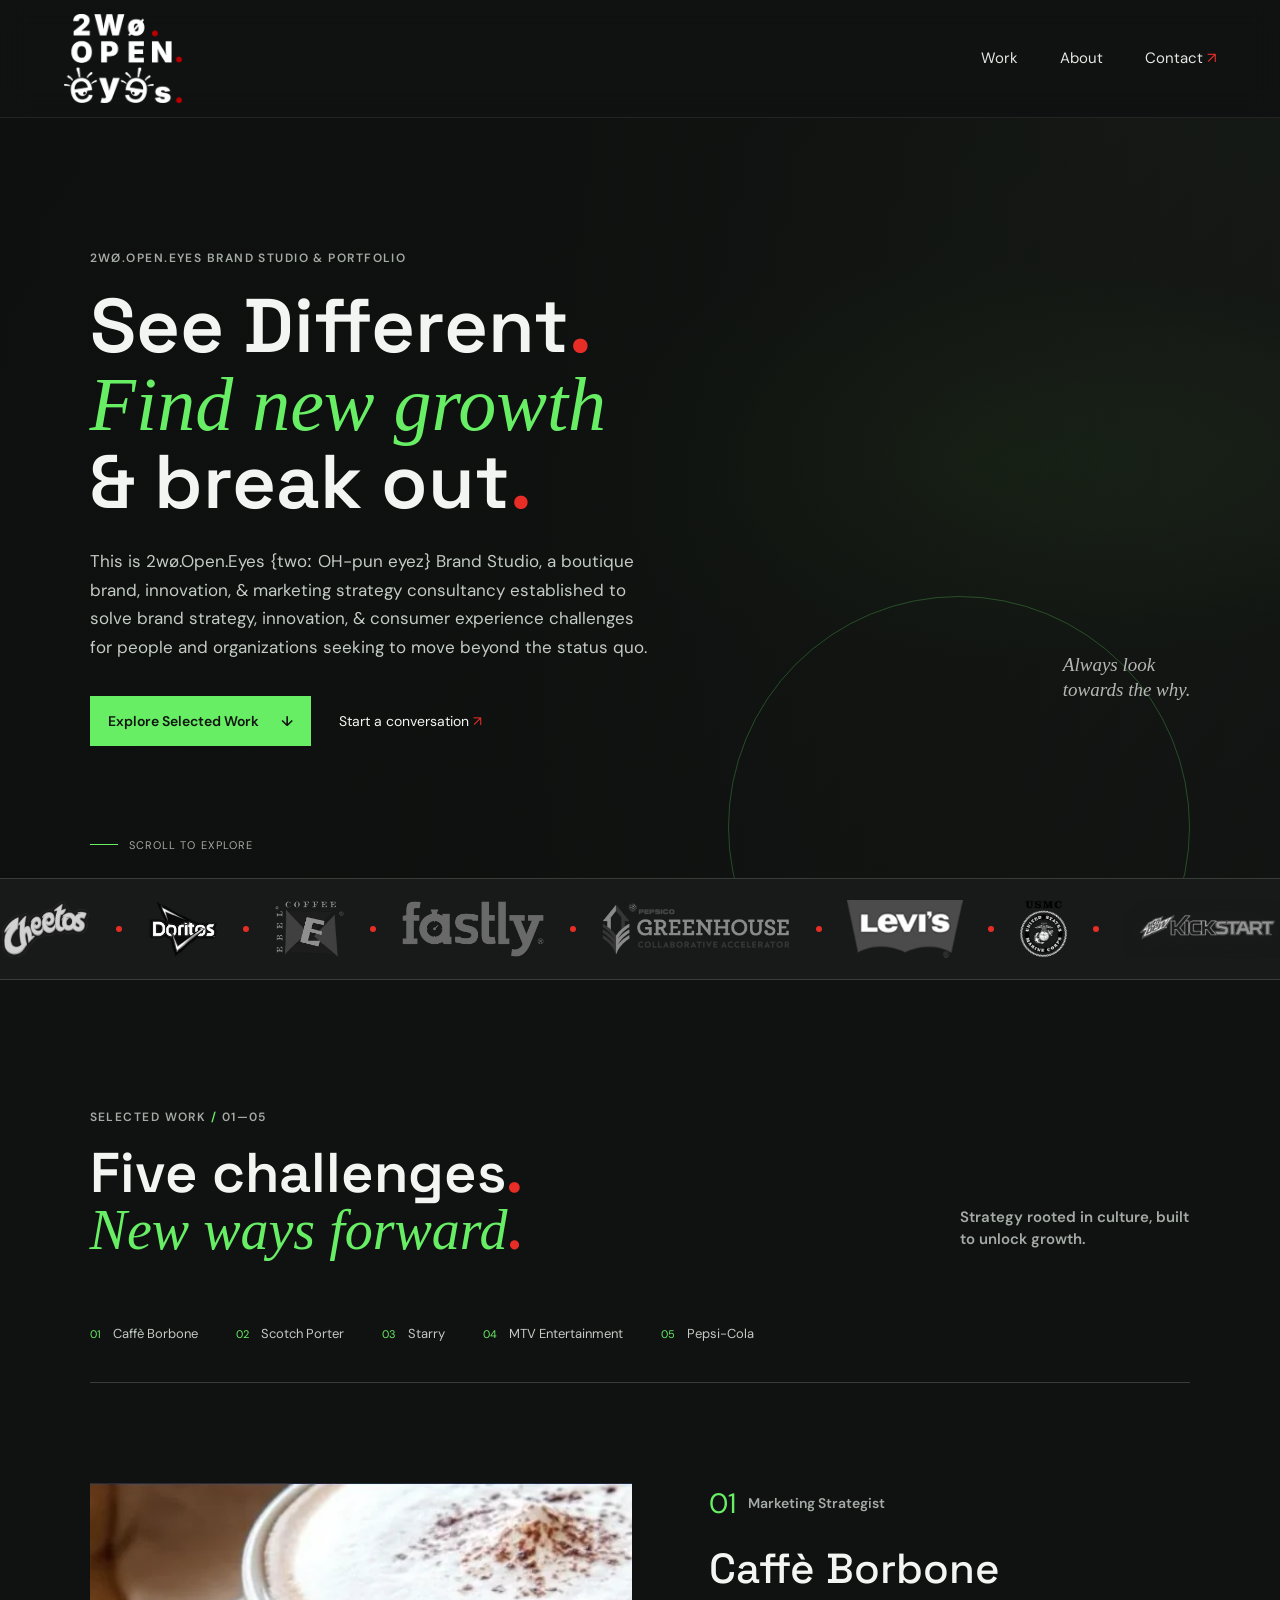
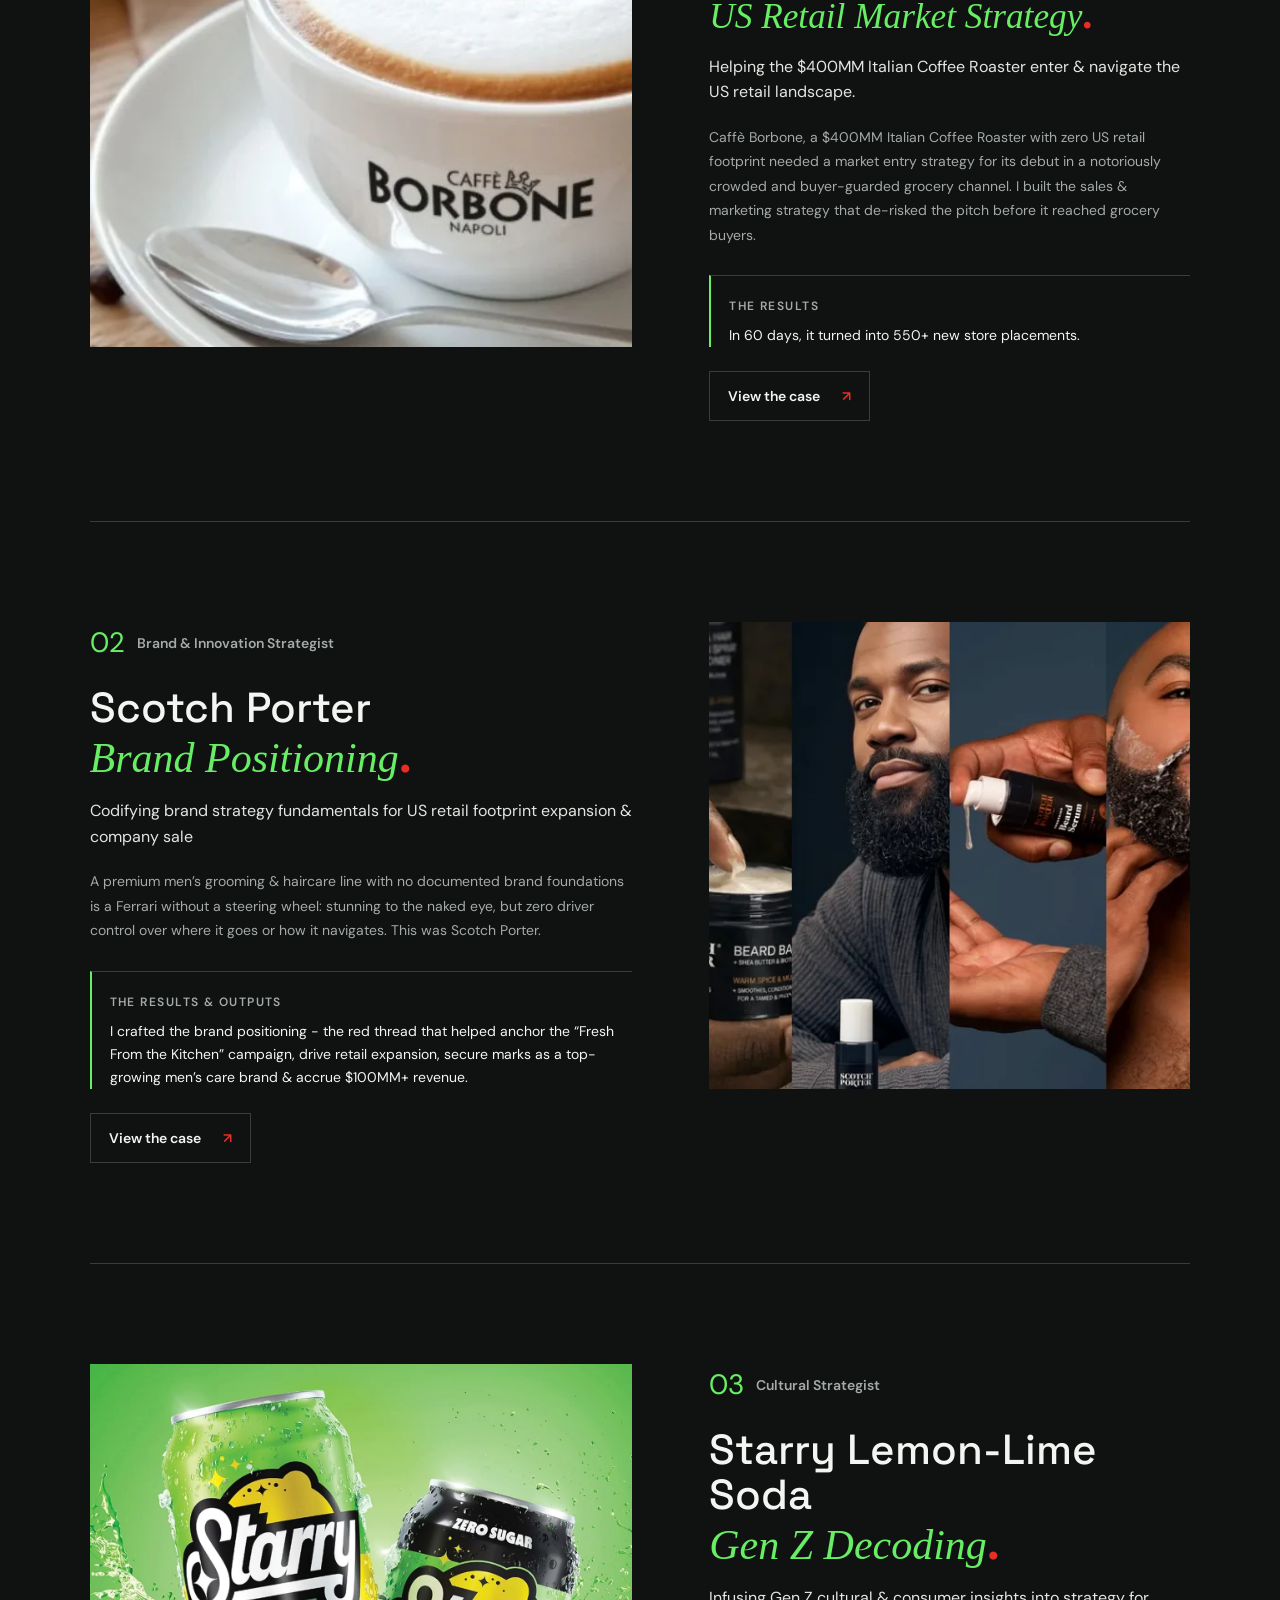
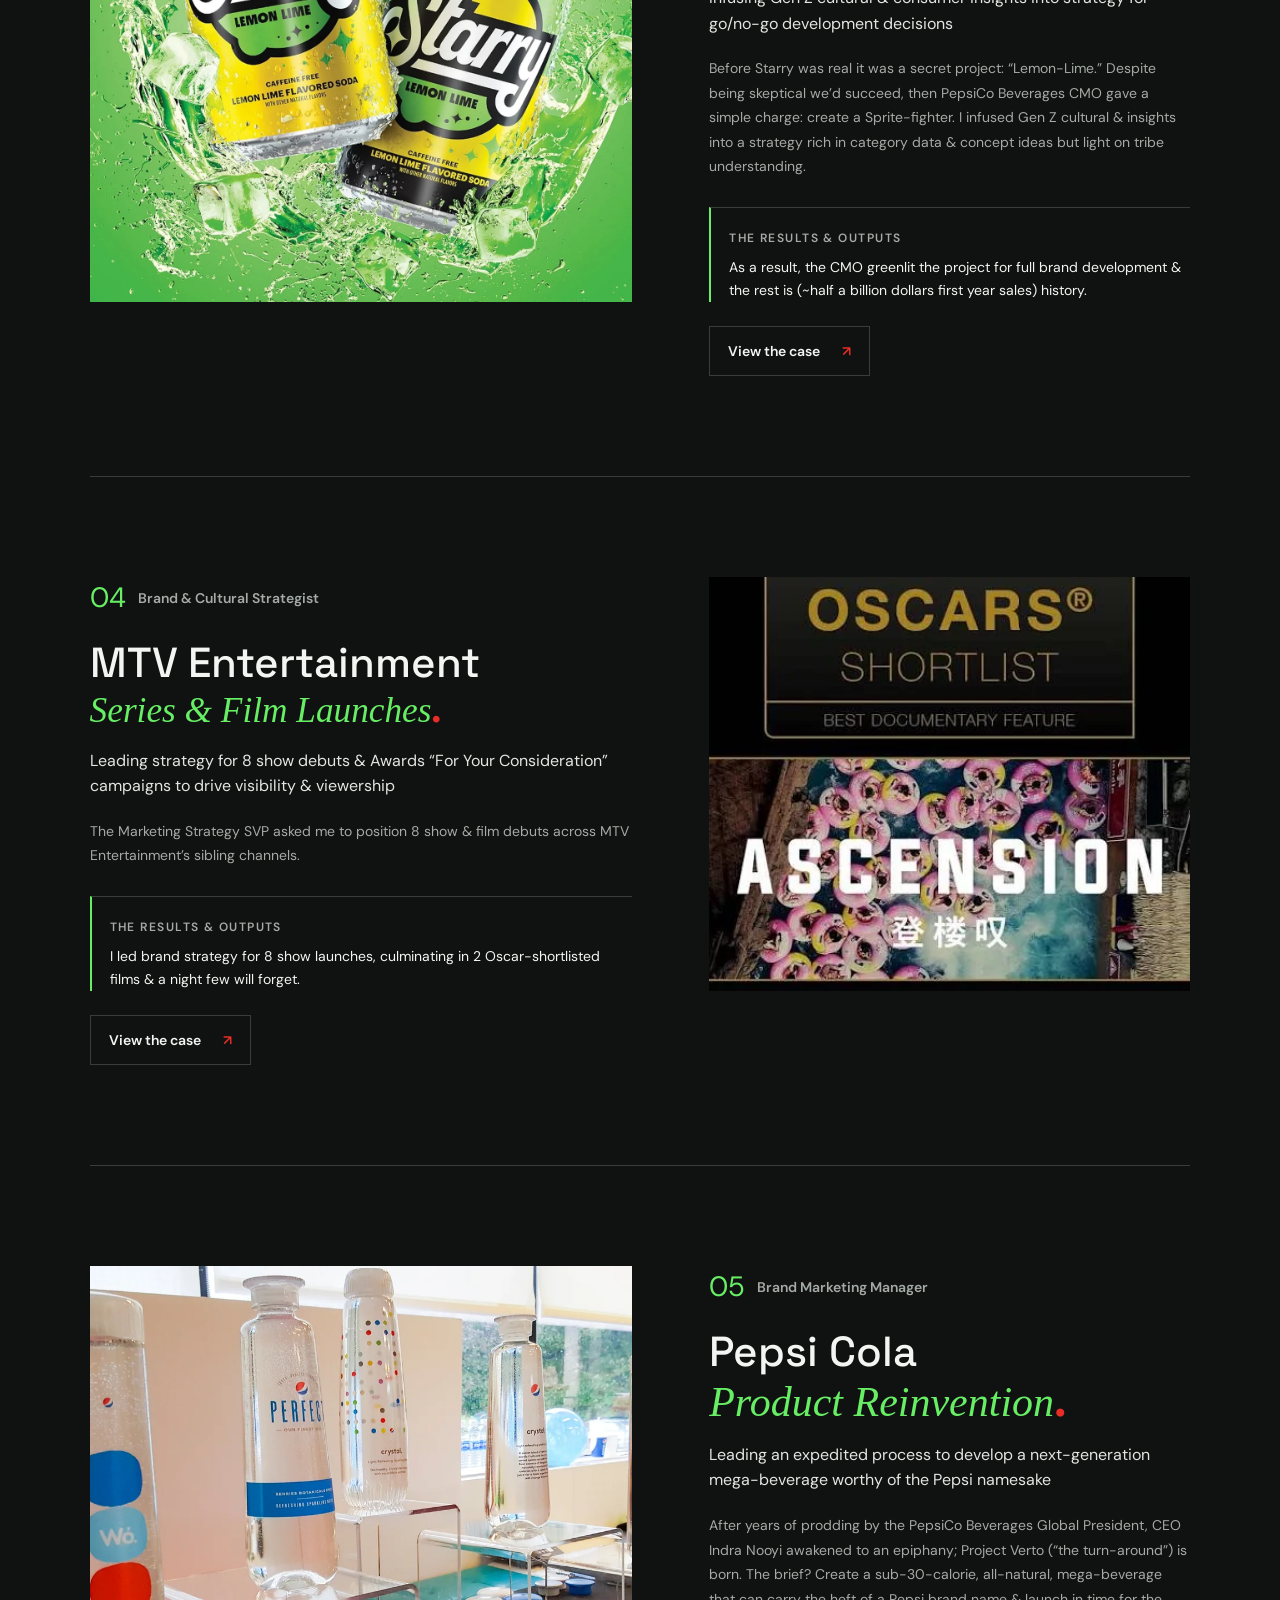
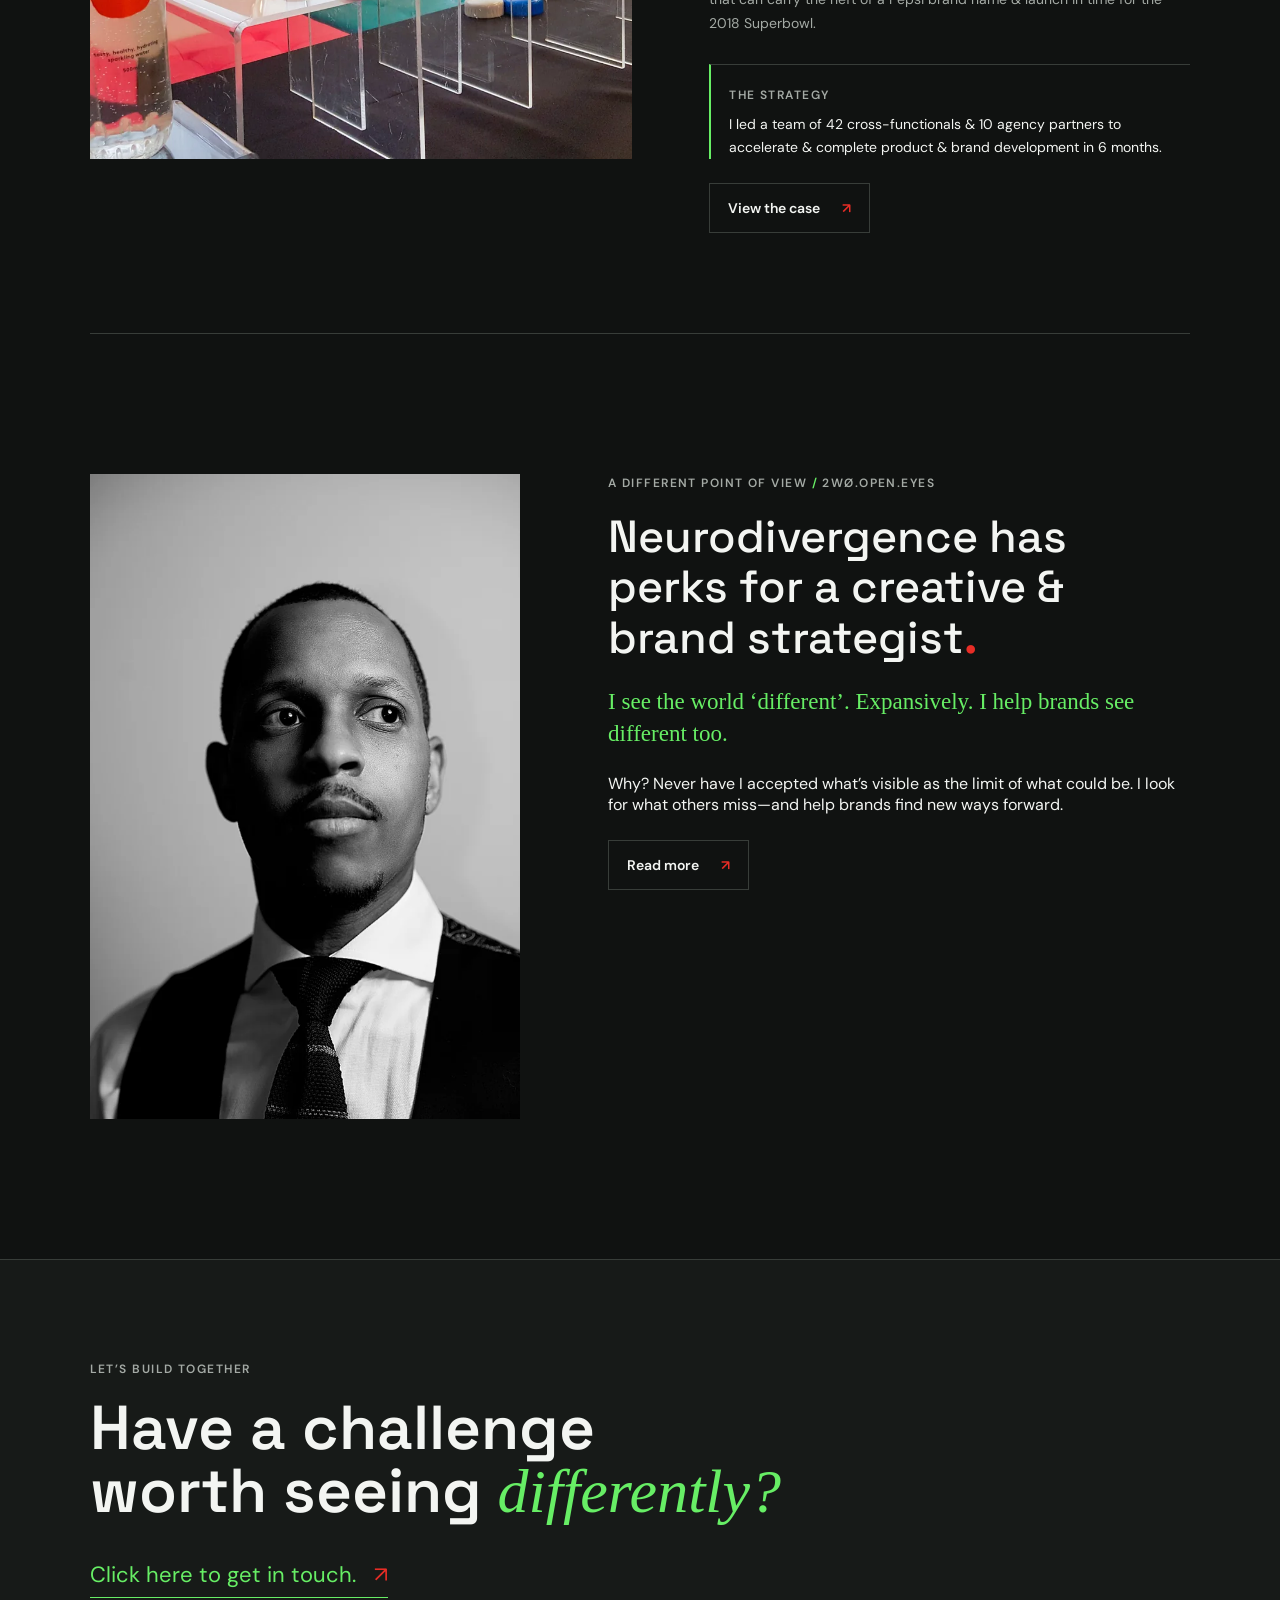
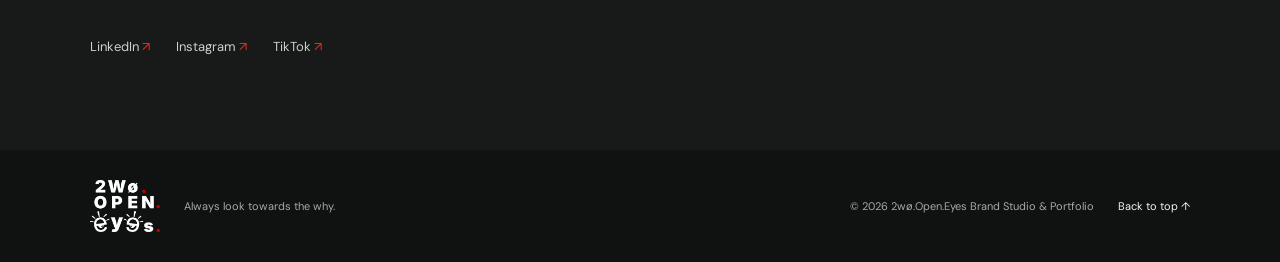
==== commit 214b7ca8: "Clarify agency partners in Pepsi case copy Co-authored-by: Copilot <223556219+Copilot@users.noreply." ====
--- a/index.html
+++ b/index.html
@@ -8,7 +8,13 @@
   <meta property="og:title" content="2wø.Open.Eyes Brand Studio &amp; Portfolio">
   <meta property="og:description" content="See Different. Find new growth & break out.">
   <meta property="og:type" content="website">
-  <meta property="og:image" content="site-assets/web/case-starry.webp">
+  <meta property="og:url" content="https://2woopeneyes.com/">
+  <meta property="og:image" content="https://2woopeneyes.com/site-assets/web/og-logo.png">
+  <meta property="og:image:width" content="1200">
+  <meta property="og:image:height" content="630">
+  <meta property="og:image:alt" content="2wø.Open.Eyes logo">
+  <meta name="twitter:card" content="summary_large_image">
+  <meta name="twitter:image" content="https://2woopeneyes.com/site-assets/web/og-logo.png">
   <meta name="robots" content="index,follow">
   <title>2wø.Open.Eyes Brand Studio &amp; Portfolio | See Different</title>
   <link rel="icon" type="image/webp" href="site-assets/web/2wo-logo.webp">
@@ -59,7 +65,7 @@
           <li><img src="site-assets/web/logos/logo-08.webp" alt="Levi’s" loading="lazy" decoding="async"></li>
           <li><img src="site-assets/web/logos/logo-09.webp" alt="United States Marine Corps" loading="lazy" decoding="async"></li>
           <li><img src="site-assets/web/logos/logo-10.webp" alt="Mountain Dew Kickstart" loading="lazy" decoding="async"></li>
-          <li class="experience-label">EXPERIENCE ACROSS</li>
+          <li class="experience-label">UNLOCKED $1.14Bn ACROSS</li>
           <li><img src="site-assets/web/logos/logo-11.webp" alt="Mountain Dew" loading="lazy" decoding="async"></li>
           <li><img src="site-assets/web/logos/logo-12.webp" alt="MTV" loading="lazy" decoding="async"></li>
           <li><img src="site-assets/web/logos/logo-13.webp" alt="OAO" loading="lazy" decoding="async"></li>
@@ -67,7 +73,7 @@
           <li><img src="site-assets/web/logos/logo-15.webp" alt="Starry" loading="lazy" decoding="async"></li>
           <li class="experience-logo--dark"><img src="site-assets/web/logos/logo-16.webp" alt="Unanimatic" loading="lazy" decoding="async"></li>
           <li class="experience-logo--dark"><img src="site-assets/web/logos/logo-17.webp" alt="Caffè Borbone" loading="lazy" decoding="async"></li>
-          <li class="experience-label">EXPERIENCE ACROSS</li>
+          <li class="experience-label">UNLOCKED $1.14Bn ACROSS</li>
           <li class="experience-logo--dark"><img src="site-assets/web/logos/logo-19.webp" alt="Sonar" loading="lazy" decoding="async"></li>
           <li class="experience-logo--dark"><img src="site-assets/web/logos/logo-20.webp" alt="PopCorners" loading="lazy" decoding="async"></li>
           <li class="experience-logo--dark"><img src="site-assets/web/logos/logo-21.webp" alt="Listerine" loading="lazy" decoding="async"></li>
@@ -169,7 +175,7 @@
             <h3 id="pepsi-title">Pepsi Cola<br><em>Product Reinvention</em><b class="red-period">.</b></h3>
             <p class="case-deck-line">Leading an expedited process to develop a next-generation mega-beverage worthy of the Pepsi namesake</p>
             <p class="case-summary">After years of prodding by the PepsiCo Beverages Global President, CEO Indra Nooyi awakened to an epiphany; Project Verto (“the turn-around”) is born. The brief? Create a sub-30-calorie, all-natural, mega-beverage that can carry the heft of a Pepsi brand name &amp; launch in time for the 2018 Superbowl.</p>
-            <div class="case-result"><span class="eyebrow">The strategy</span><p>I led a team of 42 cross-functionals &amp; 10 agency to accelerate &amp; complete product &amp; brand development in 6 months.</p></div>
+            <div class="case-result"><span class="eyebrow">The strategy</span><p>I led a team of 42 cross-functionals &amp; 10 agency partners to accelerate &amp; complete product &amp; brand development in 6 months.</p></div>
           </div>
           <a class="button button-outline case-view-button" href="cases/pepsi-cola.html">View the case <span aria-hidden="true">↗</span></a>
         </div>
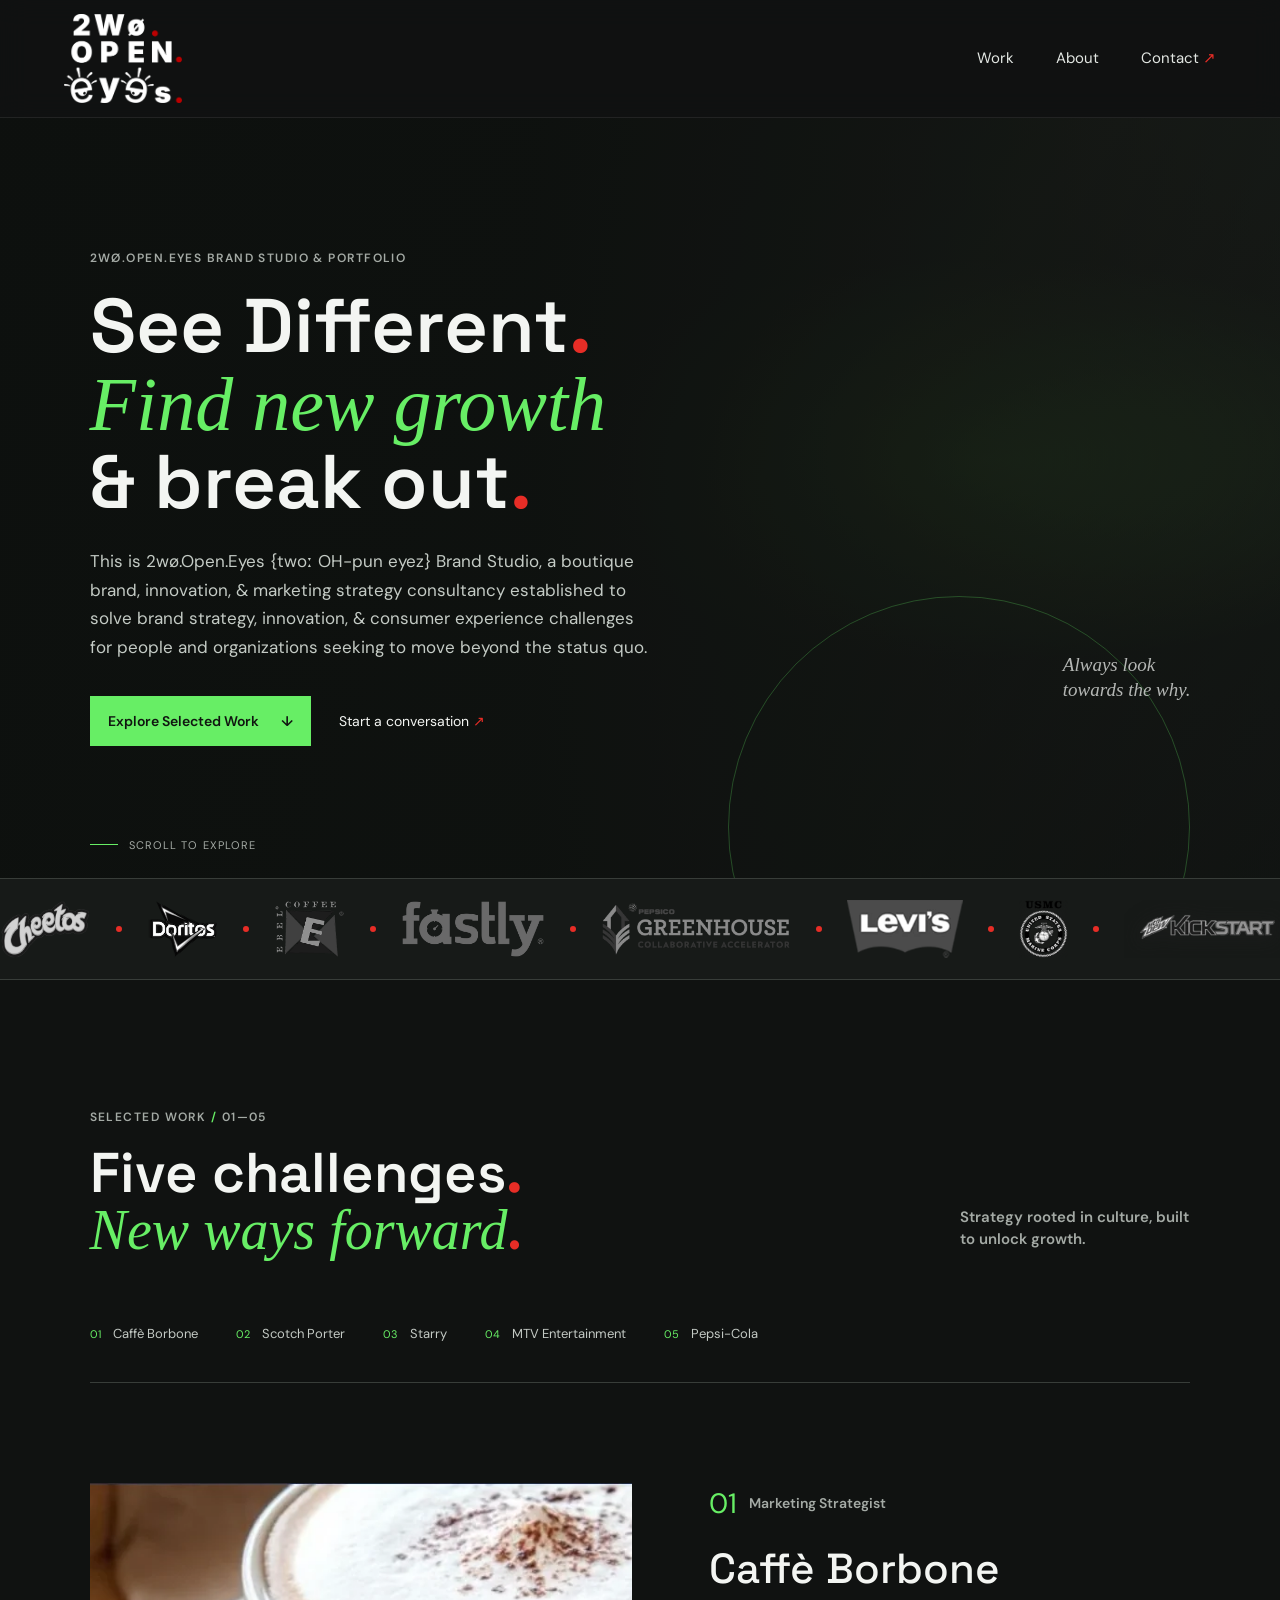
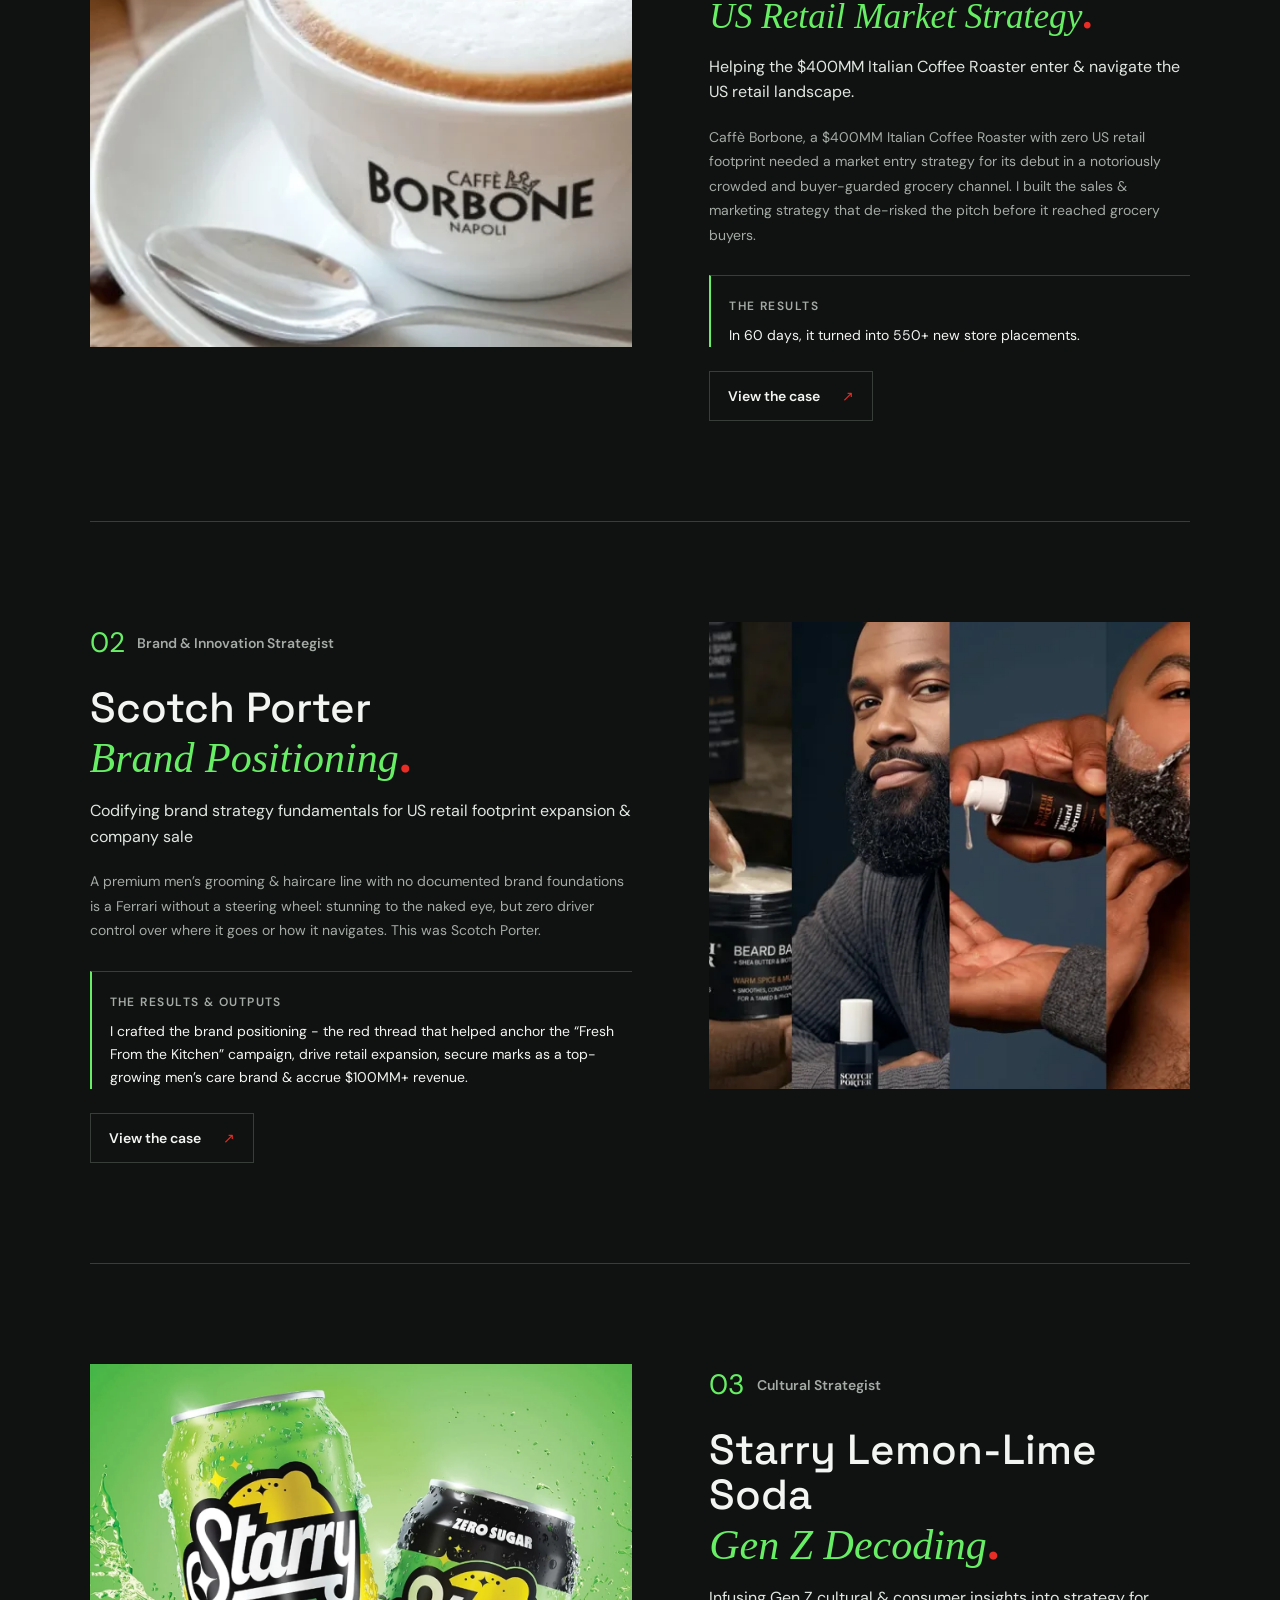
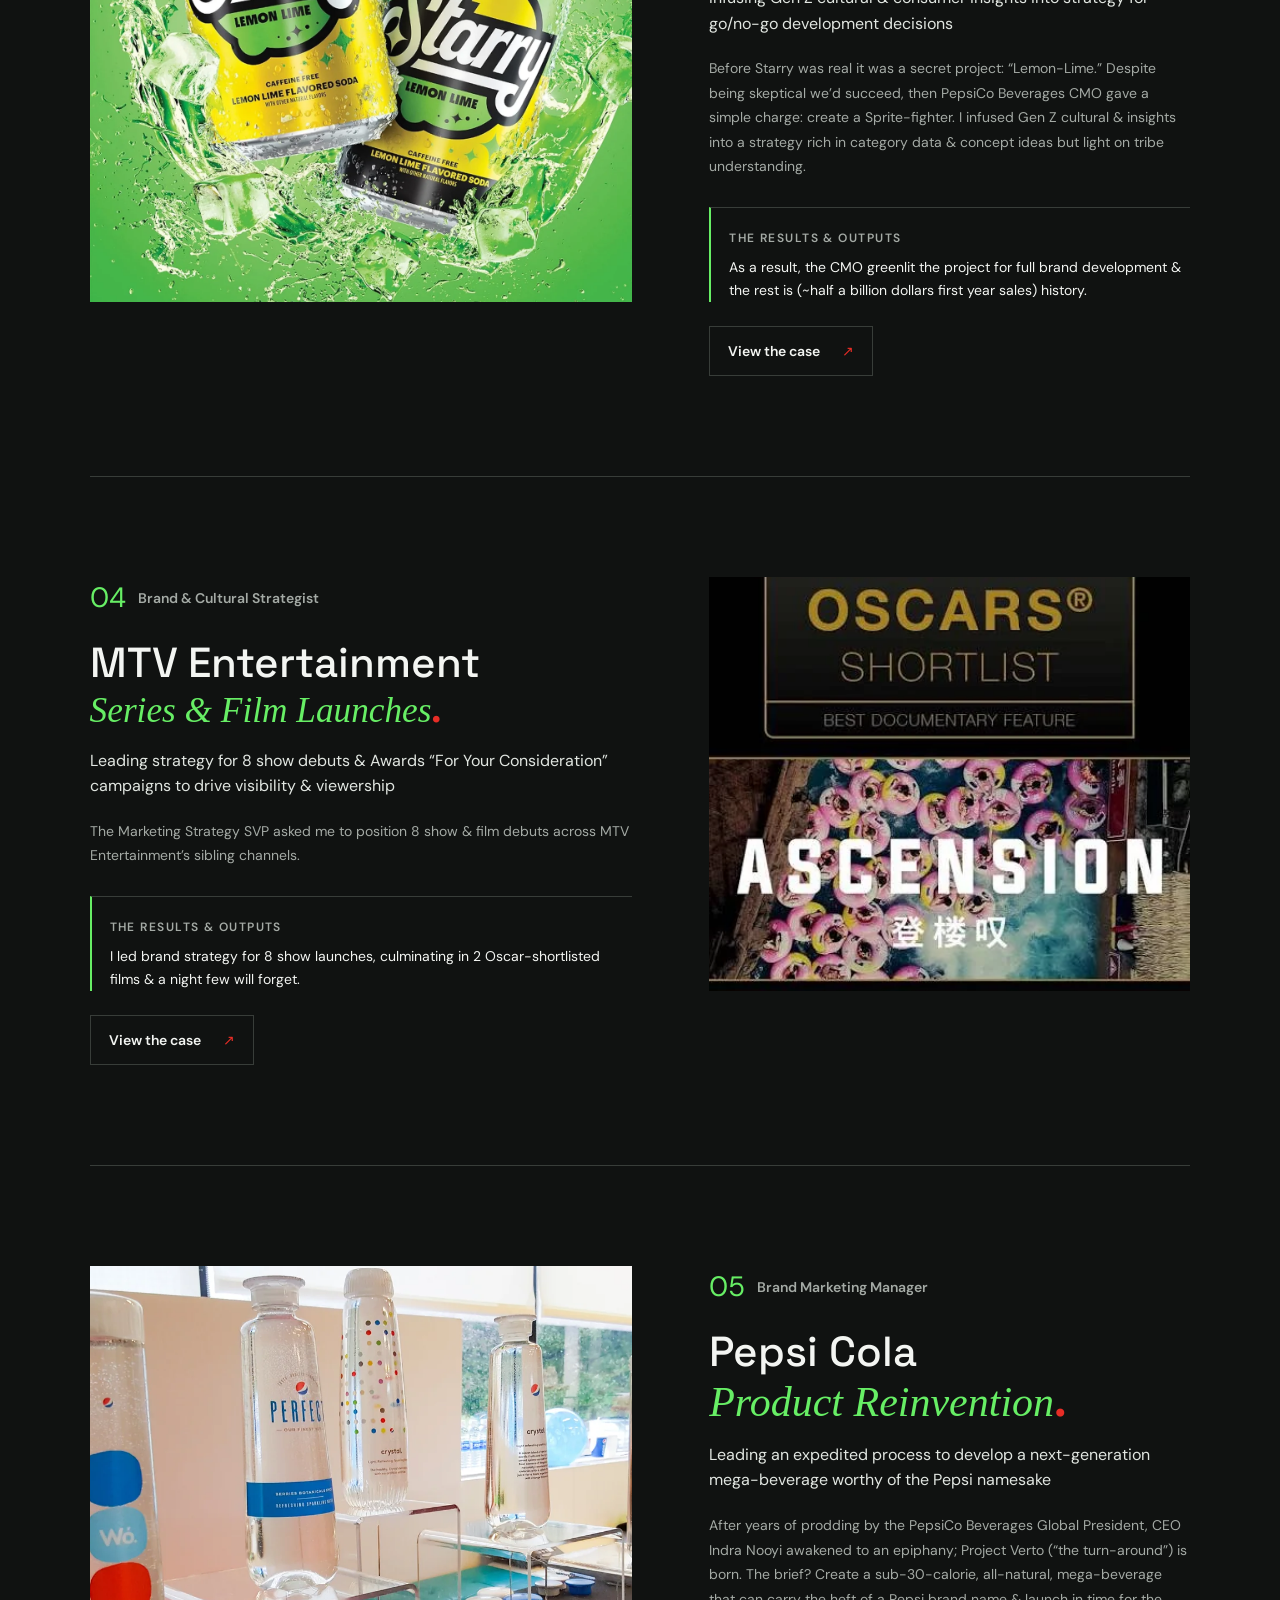
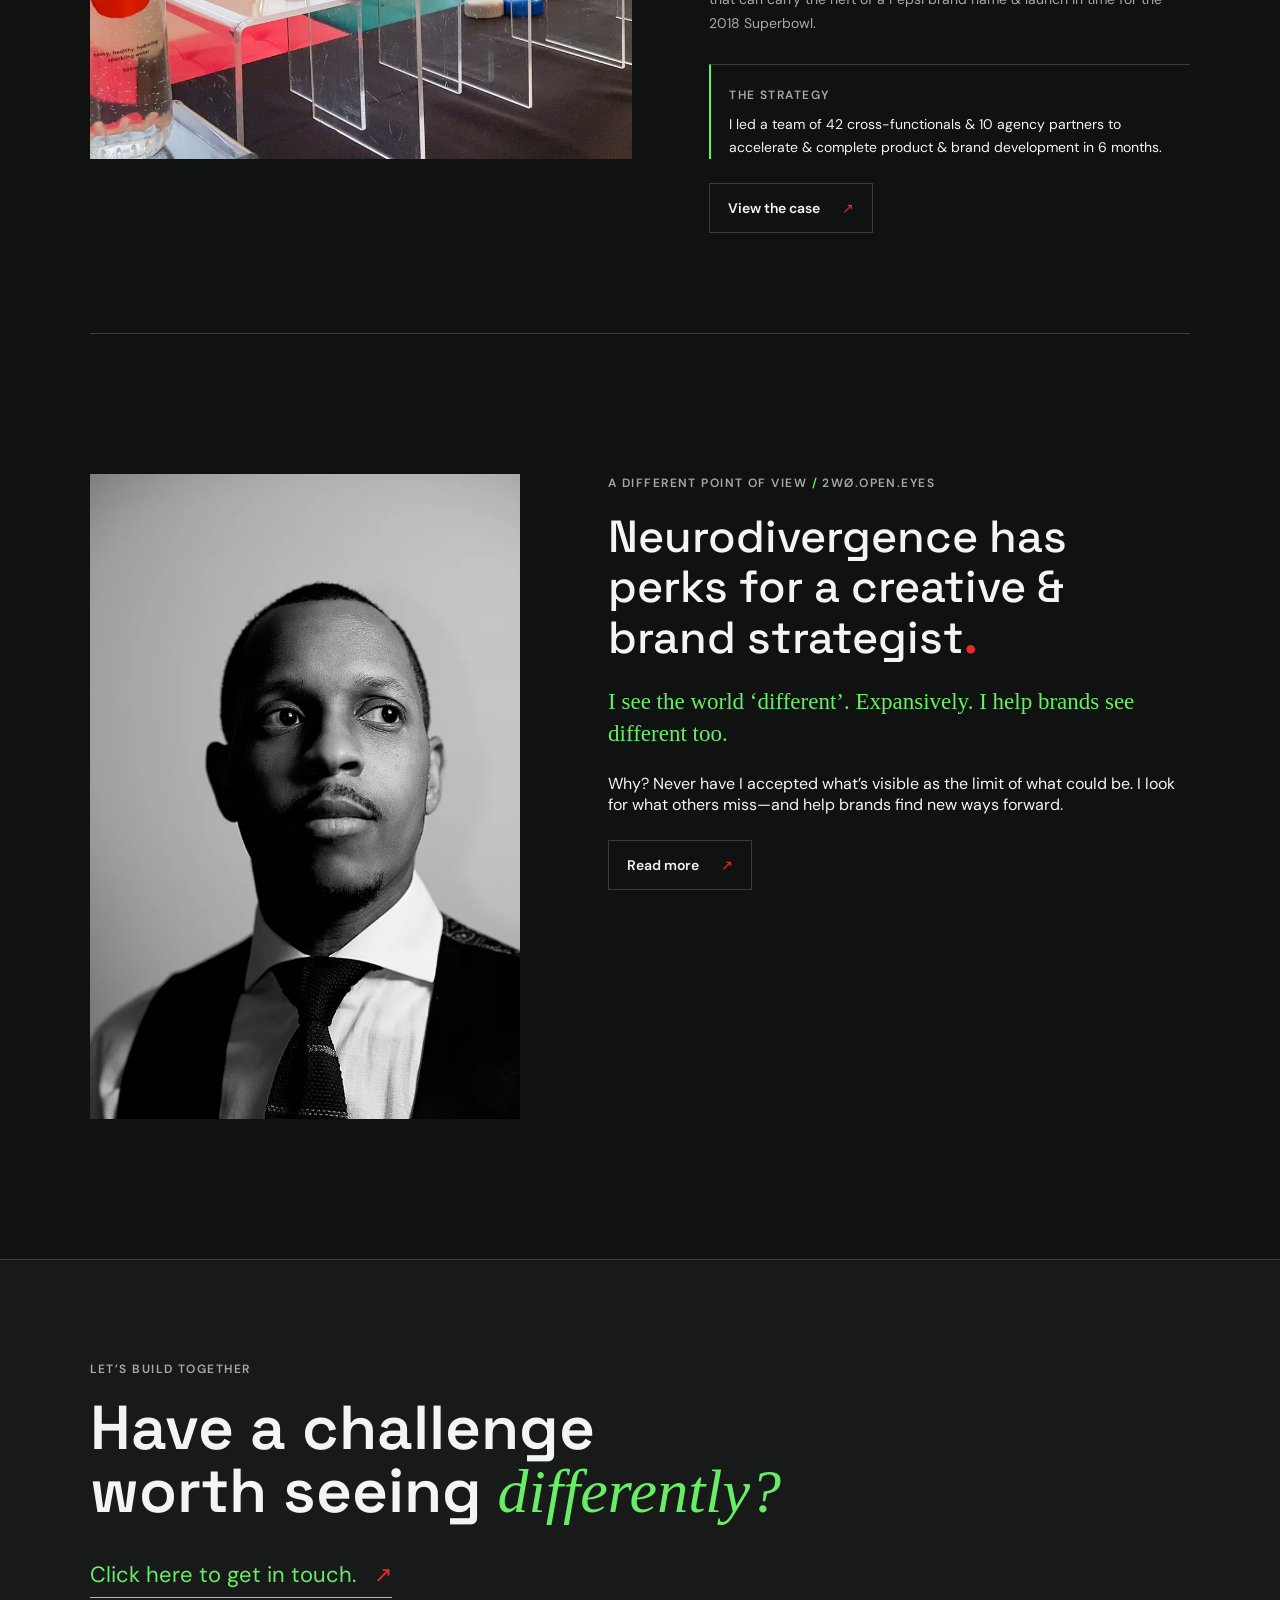
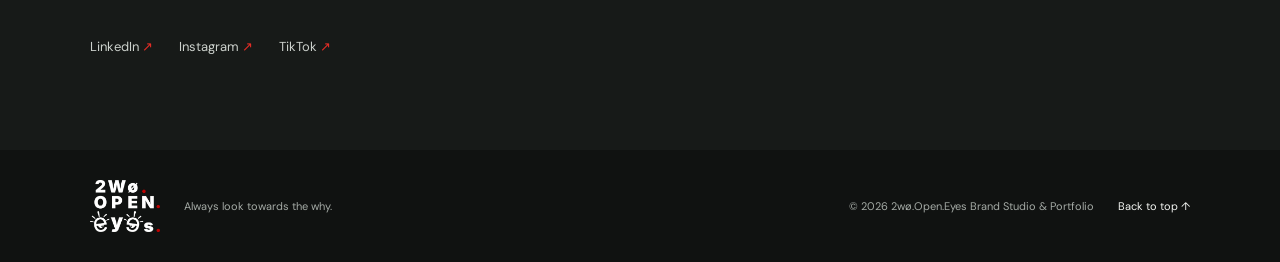
==== commit 0616c3a3: "Self-host DM Sans and Space Grotesk fonts Co-authored-by: Copilot <223556219+Copilot@users.noreply.g" ====
--- a/index.html
+++ b/index.html
@@ -18,7 +18,7 @@
   <meta name="robots" content="index,follow">
   <title>2wø.Open.Eyes Brand Studio &amp; Portfolio | See Different</title>
   <link rel="icon" type="image/webp" href="site-assets/web/2wo-logo.webp">
-  <link rel="stylesheet" href="styles.css?v=20261103-17">
+  <link rel="stylesheet" href="styles.css?v=20261110-fonts">
   <script src="script.js?v=20261103-17" defer></script>
 </head>
 <body>
--- a/styles.css
+++ b/styles.css
@@ -1,4 +1,47 @@
-@import url('https://fonts.googleapis.com/css2?family=DM+Sans:wght@400;500;600;700&family=Space+Grotesk:wght@400;500;600;700&display=swap');
+@font-face {
+  font-family: 'DM Sans';
+  font-style: normal;
+  font-weight: 400 700;
+  font-display: swap;
+  src: url('site-assets/fonts/dm-sans-latin-ext.woff2') format('woff2');
+  unicode-range: U+0100-02BA, U+02BD-02C5, U+02C7-02CC, U+02CE-02D7, U+02DD-02FF, U+0304, U+0308, U+0329, U+1D00-1DBF, U+1E00-1E9F, U+1EF2-1EFF, U+2020, U+20A0-20AB, U+20AD-20C4, U+2113, U+2C60-2C7F, U+A720-A7FF;
+}
+
+@font-face {
+  font-family: 'DM Sans';
+  font-style: normal;
+  font-weight: 400 700;
+  font-display: swap;
+  src: url('site-assets/fonts/dm-sans-latin.woff2') format('woff2');
+  unicode-range: U+0000-00FF, U+0131, U+0152-0153, U+02BB-02BC, U+02C6, U+02DA, U+02DC, U+0304, U+0308, U+0329, U+2000-206F, U+20AC, U+2122, U+2191, U+2193, U+2212, U+2215, U+FEFF, U+FFFD;
+}
+
+@font-face {
+  font-family: 'Space Grotesk';
+  font-style: normal;
+  font-weight: 400 700;
+  font-display: swap;
+  src: url('site-assets/fonts/space-grotesk-vietnamese.woff2') format('woff2');
+  unicode-range: U+0102-0103, U+0110-0111, U+0128-0129, U+0168-0169, U+01A0-01A1, U+01AF-01B0, U+0300-0301, U+0303-0304, U+0308-0309, U+0323, U+0329, U+1EA0-1EF9, U+20AB;
+}
+
+@font-face {
+  font-family: 'Space Grotesk';
+  font-style: normal;
+  font-weight: 400 700;
+  font-display: swap;
+  src: url('site-assets/fonts/space-grotesk-latin-ext.woff2') format('woff2');
+  unicode-range: U+0100-02BA, U+02BD-02C5, U+02C7-02CC, U+02CE-02D7, U+02DD-02FF, U+0304, U+0308, U+0329, U+1D00-1DBF, U+1E00-1E9F, U+1EF2-1EFF, U+2020, U+20A0-20AB, U+20AD-20C4, U+2113, U+2C60-2C7F, U+A720-A7FF;
+}
+
+@font-face {
+  font-family: 'Space Grotesk';
+  font-style: normal;
+  font-weight: 400 700;
+  font-display: swap;
+  src: url('site-assets/fonts/space-grotesk-latin.woff2') format('woff2');
+  unicode-range: U+0000-00FF, U+0131, U+0152-0153, U+02BB-02BC, U+02C6, U+02DA, U+02DC, U+0304, U+0308, U+0329, U+2000-206F, U+20AC, U+2122, U+2191, U+2193, U+2212, U+2215, U+FEFF, U+FFFD;
+}
 
 :root {
   color-scheme: dark;
